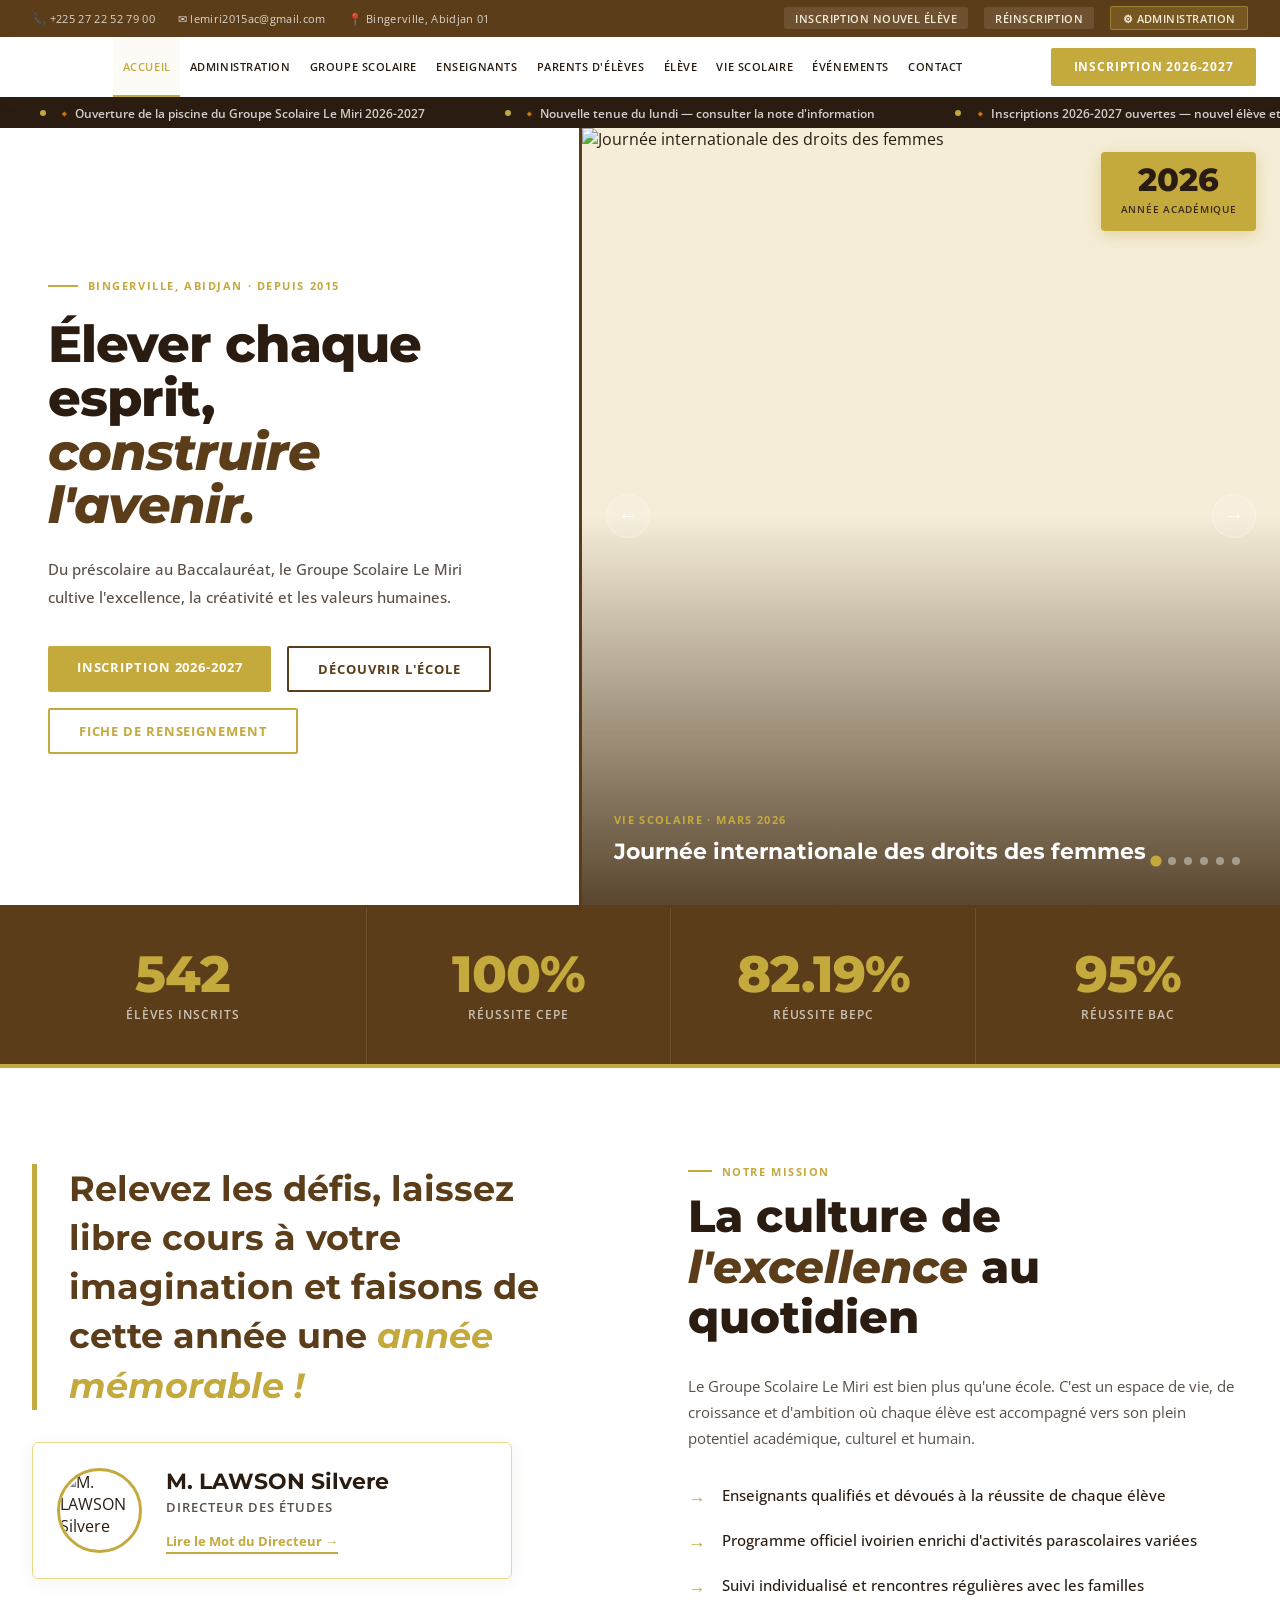
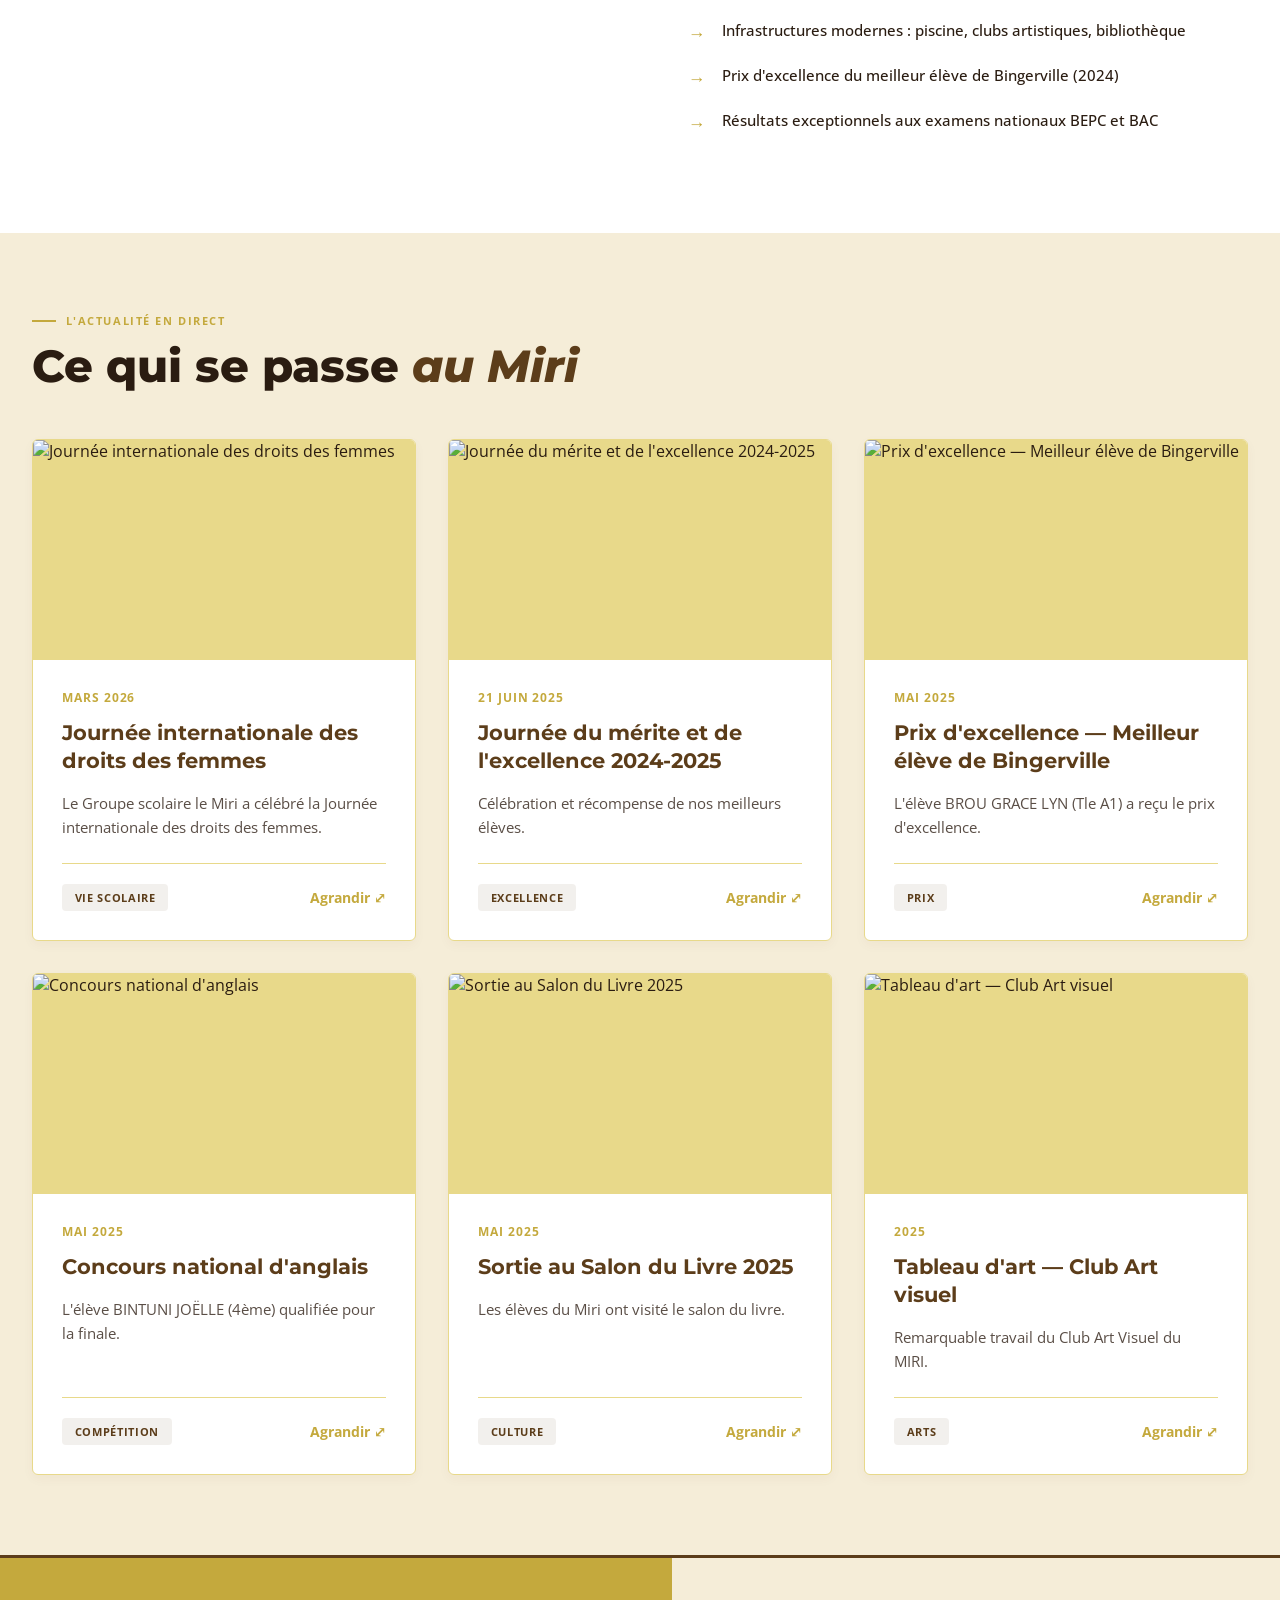
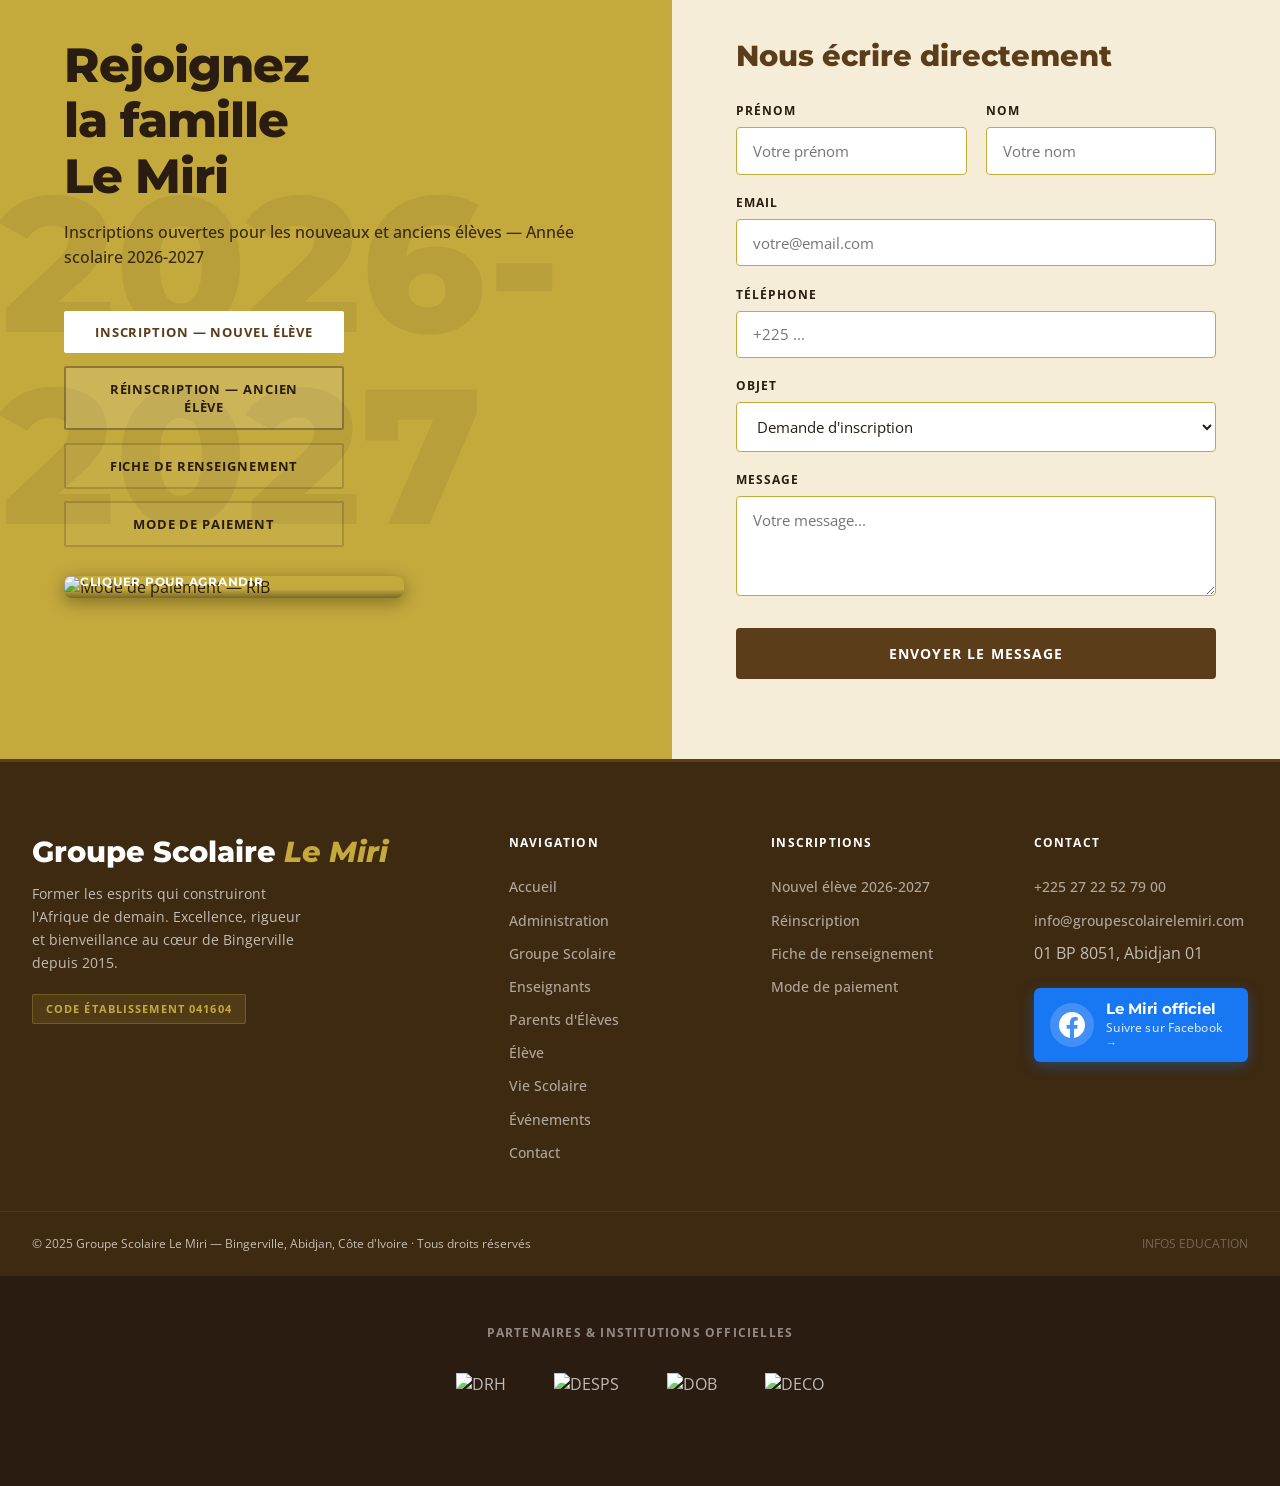
==== index.html @ eb374ecb "Give students their own "Informations" content, empty for now Previously the Élève section either ha" ====
<!DOCTYPE html>
<html lang="fr">
<head>
<script defer src="/analytics.js"></script>
<meta charset="UTF-8">
<meta name="viewport" content="width=device-width, initial-scale=1.0">
  <link rel="icon" sizes="192x192" href="https://static.wixstatic.com/media/568692_d208ed65917a482280a345ef2a14eba6%7Emv2.jpg/v1/fill/w_192%2Ch_192%2Clg_1%2Cusm_0.66_1.00_0.01/568692_d208ed65917a482280a345ef2a14eba6%7Emv2.jpg" type="image/jpeg"/>
<title>Groupe Scolaire Le Miri | Excellence à Bingerville, Abidjan</title>
<meta name="description" content="Le Groupe Scolaire Le Miri à Bingerville (Abidjan) offre un enseignement d'excellence du préscolaire au Baccalauréat. Inscriptions 2026-2027 ouvertes.">
<meta name="keywords" content="école Bingerville, groupe scolaire le miri, maternelle Abidjan, primaire Bingerville, collège lycée Côte d'Ivoire, inscription école 2026">
<meta name="author" content="Groupe Scolaire Le Miri">
<link rel="canonical" href="https://www.groupescolairelemiri.com/">

<meta property="og:type" content="website">
<meta property="og:url" content="https://www.groupescolairelemiri.com/">
<meta property="og:title" content="Groupe Scolaire Le Miri | Excellence à Bingerville">
<meta property="og:description" content="Du préscolaire au Baccalauréat, découvrez notre établissement axé sur la rigueur, la créativité et les valeurs humaines. Inscriptions ouvertes.">
<meta property="og:image" content="https://static.wixstatic.com/media/568692_d2a38e66fee443b68e92efd88dfbc76b~mv2.jpg"> <meta property="og:locale" content="fr_FR">

<meta name="twitter:card" content="summary_large_image">
<meta name="twitter:url" content="https://www.groupescolairelemiri.com/">
<meta name="twitter:title" content="Groupe Scolaire Le Miri | Bingerville">
<meta name="twitter:description" content="Découvrez le Groupe Scolaire Le Miri à Bingerville. Excellence académique de la maternelle au Baccalauréat.">
<meta name="twitter:image" content="https://static.wixstatic.com/media/568692_d2a38e66fee443b68e92efd88dfbc76b~mv2.jpg">
<link rel="preconnect" href="https://fonts.googleapis.com">
<link rel="preconnect" href="https://fonts.gstatic.com" crossorigin>
<link rel="dns-prefetch" href="//static.wixstatic.com">
<link href="https://fonts.googleapis.com/css2?family=Montserrat:ital,wght@0,400;0,500;0,600;0,700;0,800;1,400;1,500;1,600;1,700&family=Open+Sans:ital,wght@0,400;0,500;0,600;0,700;1,400&display=swap" rel="stylesheet">
<style>
/* ══ TOKENS (COULEURS DE LA NOUVELLE CHARTE GRAPHIQUE) ══ */
:root{
  /* Fonds académiques (Crème et Or Pâle) */
  --li: #FFFFFF; /* Fond global épuré */
  --cr: #F5EDD8; /* Crème (Fond secondaire, cartes, inputs) */
  --cr2: #E8D98A; /* Or Pâle (Bordures subtiles ou fonds alternatifs) */
  --cr3: #C4A93D; /* Or Lumineux (Séparateurs) */
  
  /* Textes modernes et lisibles (Bruns foncés au lieu de noir/gris) */
  --dk: #2A1C11; /* Brun très foncé, plus doux pour les yeux que le noir */
  --md: #5A4E46; /* Gris-brun ardoise pour les paragraphes */
  
  /* Bruns (Institutionnel) */
  --fo: #5C3D1A; /* Brun Institutionnel profond et élégant (Remplace le vert) */
  --fo2: #3E2911; /* Brun très sombre pour les dégradés */
  
  /* Ors (Actions et engagements) */
  --tr: #C4A93D; /* Or Lumineux vif et engageant (Remplace l'orange) */
  --tr2: #9B8322; /* Or Académique assombri pour les survols */
  
  /* Ors (Excellence, Succès, Récompenses) */
  --go: #E8D98A; /* Or Pâle doux */
  --go2: #C4A93D; /* Or Lumineux éclatant */
  
  --wh: #FFFFFF;
  --rad: 6px; /* Bords très légèrement plus arrondis pour la modernité */
}
*,*::before,*::after{margin:0;padding:0;box-sizing:border-box;}
html{scroll-behavior:smooth;overflow-x:hidden;max-width:100%;}
body{background:var(--li);color:var(--dk);font-family:'Open Sans', sans-serif;overflow-x:hidden;max-width:100%;position:relative;}


/* ══ TOPBAR ══ */
.topbar{
  background:var(--fo);color:rgba(253,252,248,.8);
  font-size:.71rem;letter-spacing:.03em;
  padding:.4rem 2rem;
  display:flex;justify-content:space-between;align-items:center;
  gap:1rem;
}
.topbar-left{display:flex;align-items:center;gap:1.4rem;flex-shrink:0;}
.topbar-left span{display:flex;align-items:center;gap:.35rem;}
.topbar-right{display:flex;gap:1rem;flex-wrap:wrap;align-items:center;}
.topbar a{
  color:var(--cr);text-decoration:none;font-weight:600;
  background:rgba(255,255,255,.1);padding:.22rem .7rem;
  border-radius:2px;transition:background .2s, color .2s;
  white-space:nowrap;font-size:.7rem;letter-spacing:.04em;text-transform:uppercase;
}
.topbar a:hover{background:rgba(255,255,255,.2); color:#fff;}

/* ══ NAV ══ */
nav{
  background:var(--wh);
  border-bottom:2px solid var(--dk);
  position:sticky;top:0;z-index:500;
  box-shadow:0 4px 12px rgba(92,61,26,.06);
}
.nav-inner{
  max-width:1340px;margin:0 auto;
  padding:0 1.5rem;
  display:flex;align-items:center;
  justify-content: space-between;
  height:60px;
  gap:0;
}

.nav-logo{
  display:flex;align-items:center;
  cursor:pointer;flex-shrink:0;
  padding-right:1.4rem;
  height:100%;
}
.nav-logo-img{
  height:46px;width:auto;
  max-width:160px;
  object-fit:contain;
  flex-shrink:0;
  display:block;
}
.nav-logo-txt,.nav-logo-name,.nav-logo-sub{display:none !important;}

/* Menu Desktop */
.nav-menu{
  display:flex;align-items:stretch;
  list-style:none;
  height:60px;
  flex:1;
  justify-content:center;
  gap:0;
  padding:0 .5rem;
  overflow:visible;
}
.nav-item{position:relative;display:flex;align-items:stretch;}
.nav-link{
  display:flex;align-items:center;gap:.22rem;
  padding:0 .7rem;
  font-size:.72rem;font-weight:600;
  letter-spacing:.05em;text-transform:uppercase;
  color:var(--dk);cursor:pointer;white-space:nowrap;
  border:none;background:none;
  font-family:'Open Sans', sans-serif;
  border-bottom:2.5px solid transparent;
  transition:color .18s,border-color .18s,background .18s;
  border-top:2.5px solid transparent;
}
.nav-link:hover,.nav-link.active{
  color:var(--tr);
  border-bottom-color:var(--tr);
  background:rgba(196,169,61,.05);
}
.nav-link svg{
  width:10px;height:10px;
  flex-shrink:0;
  transition:transform .2s;
  opacity:.5;
}
.nav-item:hover .nav-link svg{transform:rotate(180deg);}

/* Dropdown Desktop */
.dropdown{
  position:absolute;top:calc(100% + 2px);left:0;
  min-width:210px;
  background:var(--wh);
  border:1.5px solid var(--dk);
  border-top:3px solid var(--tr);
  box-shadow:0 8px 24px rgba(92,61,26,.08);
  opacity:0;pointer-events:none;
  transform:translateY(-4px);
  transition:opacity .18s,transform .18s;
  z-index:700;
}
.nav-item:hover .dropdown{opacity:1;pointer-events:all;transform:translateY(0);}
.dropdown a,.dropdown button{
  display:block;width:100%;text-align:left;
  padding:.6rem 1rem;
  font-size:.78rem;font-weight:400;
  color:var(--dk);text-decoration:none;cursor:pointer;
  border:none;background:none;font-family:'Open Sans', sans-serif;
  border-bottom:1px solid rgba(42,28,17,.06);
  transition:background .12s,color .12s,padding-left .12s;
}
.dropdown a:hover,.dropdown button:hover{
  background:var(--cr);color:var(--tr);
  padding-left:1.4rem;
}

/* CTA bouton Desktop */
.nav-cta{
  flex-shrink:0;
  background:var(--tr);color:#fff;
  padding:0 1.4rem;
  height:38px;
  font-size:.72rem;font-weight:700;
  letter-spacing:.07em;text-transform:uppercase;
  border:none;cursor:pointer;font-family:'Open Sans', sans-serif;
  white-space:nowrap;
  transition:background .18s,transform .1s;
  display:flex;align-items:center;
  margin-left:.75rem;
  border-radius:2px;
}
.nav-cta:hover{background:var(--tr2);transform:translateY(-1px);}

/* Hamburger Button */
.hamburger{
  display:none;background:none;border:none;cursor:pointer;
  padding:.4rem;flex-direction:column;gap:5px;
  margin-left:auto; 
  flex-shrink:0;
}
.hamburger span{display:block;width:24px;height:2px;background:var(--dk);transition:.3s;}

/* ══ MENU MOBILE INFAILLIBLE ══ */
.mob-overlay {
  position: fixed; inset: 0; z-index: 10000;
  background: var(--wh);
  transform: translateX(100%);
  transition: transform 0.35s cubic-bezier(0.4, 0, 0.2, 1);
  overflow-y: auto;
  overflow-x: hidden;
  width: 100%;
  max-width: 100%;
  display: block;
}
.mob-overlay.open {
  transform: translateX(0);
}
/* La croix bien visible et fonctionnelle */
.mob-close {
  position: absolute; top: 1.5rem; right: 1.5rem;
  background: var(--fo); border: none; color: var(--wh);
  cursor: pointer; display: flex; align-items: center; justify-content: center;
  width: 48px; height: 48px; border-radius: 50%; transition: transform 0.2s, background 0.2s;
  z-index: 10005; box-shadow: 0 4px 12px rgba(92,61,26,.2);
}
.mob-close:hover { background: var(--tr); transform: rotate(90deg); }

.mob-nav {
  padding: 5rem 2rem 2rem; display: flex; flex-direction: column;
}
.mob-nav-link {
  display: block; width: 100%; text-align: left;
  font-family: 'Montserrat', sans-serif; font-size: 1.8rem; font-weight: 700;
  color: var(--dk); text-decoration: none; cursor: pointer;
  background: none; border: none; padding: 1.2rem 0;
  border-bottom: 1px solid rgba(42,28,17,.08); transition: color 0.2s;
}
.mob-nav-link:hover { color: var(--tr); }

/* Accordéon natif pour les sous-menus */
.mob-details { border-bottom: 1px solid rgba(42,28,17,.08); }
.mob-details summary {
  display: flex; justify-content: space-between; align-items: center;
  width: 100%; text-align: left; padding: 1.2rem 0;
  font-family: 'Montserrat', sans-serif; font-size: 1.8rem; font-weight: 700;
  color: var(--dk); cursor: pointer; list-style: none; outline: none;
}
.mob-details summary::-webkit-details-marker { display: none; }
.mob-details[open] summary { color: var(--tr); }
.mob-details summary .arr { font-size: 1rem; transition: transform 0.3s; color: var(--md); }
.mob-details[open] summary .arr { transform: rotate(180deg); color: var(--tr); }

.mob-sub {
  padding-left: 1.5rem; border-left: 2px solid var(--cr3);
  margin: 0.5rem 0 1.5rem 1rem;
}
.mob-sub a {
  display: block; font-family: 'Open Sans', sans-serif; font-size: 1.1rem;
  font-weight: 500; color: var(--md); padding: 0.8rem 0;
  text-decoration: none; cursor: pointer; transition: color 0.2s;
}
.mob-sub a:hover { color: var(--tr); }

/* ══ PAGE LAYOUT ══ */
.page{max-width:1280px;margin:0 auto;padding:0 2rem;}
.page-full{width:100%;max-width:100%;overflow-x:hidden;}

/* Breadcrumb */
.breadcrumb{background:var(--cr);border-bottom:1px solid var(--cr2);padding:.6rem 2rem;font-size:.75rem;color:var(--md);display:flex;gap:.5rem;align-items:center;}
.breadcrumb a{color:var(--fo);text-decoration:none;cursor:pointer; font-weight:600;}
.breadcrumb a:hover{color:var(--tr);}
.breadcrumb span{color:var(--md);}

/* Page hero banner */
.page-banner{
  background:var(--fo);color:var(--cr);
  padding:3.5rem 2rem;
  background-image:linear-gradient(135deg,var(--fo2) 0%,var(--fo) 60%,#4A3114 100%);
  position:relative;overflow:hidden;width:100%;max-width:100%;
}
.page-banner::before{
  content:'';position:absolute;inset:0;
  background-image:radial-gradient(circle at 80% 50%,rgba(196,169,61,.15) 0%,transparent 60%);
}
.page-banner .inner{position:relative;z-index:1;max-width:1280px;margin:0 auto;padding:0 2rem;}
.page-banner h1{font-family:'Montserrat', sans-serif;font-size:2.8rem;font-weight:700;line-height:1.15; color:#fff;}
.page-banner h1 em{color:var(--go2);font-style:italic;}
.page-banner p{margin-top:.6rem;color:rgba(253,252,248,.8);font-size:.92rem;}

/* Section titles */
.s-tag{font-size:.7rem;font-weight:700;letter-spacing:.14em;text-transform:uppercase;color:var(--tr);display:flex;align-items:center;gap:.6rem;margin-bottom:.8rem;}
.s-tag::before{content:'';width:24px;height:2px;background:var(--tr);flex-shrink:0;}
.s-h2{font-family:'Montserrat', sans-serif;font-size:clamp(2rem,3.5vw,3rem);font-weight:800;line-height:1.12;color:var(--dk);}
.s-h2 em{color:var(--fo);font-style:italic;}
.s-h3{font-family:'Montserrat', sans-serif;font-size:1.5rem;font-weight:700;color:var(--dk);}

/* Cards */
.card{background:var(--wh);border:1px solid var(--cr2);border-radius:var(--rad); box-shadow:0 2px 12px rgba(42,28,17,.03);}
.card-body{padding:1.4rem;}

/* Carte du Directeur (Design personnalisé) */
.director-card {
  display: flex;
  align-items: center;
  gap: 1.5rem;
  background: var(--wh);
  border: 1px solid var(--cr2);
  padding: 1.5rem;
  border-radius: var(--rad);
  margin-top: 2rem;
  box-shadow: 0 4px 20px rgba(92,61,26,.06);
  max-width: 480px;
}
.director-card .imgBx {
  width: 85px;
  height: 85px;
  flex-shrink: 0;
  border-radius: 50%;
  overflow: hidden;
  border: 3px solid var(--go2); /* Bordure Or pour marquer l'importance */
}
.director-card .imgBx img {
  width: 100%;
  height: 100%;
  object-fit: cover;
  display: block;
}
.director-card .content h4 {
  font-family: 'Montserrat', sans-serif;
  font-size: 1.4rem;
  font-weight: 700;
  color: var(--dk);
  margin-bottom: 0.2rem;
}
.director-card .content h6 {
  font-size: 0.8rem;
  color: var(--md);
  text-transform: uppercase;
  letter-spacing: 0.08em;
  margin-bottom: 0.8rem;
  font-weight: 600;
}
.director-card .content a {
  display: inline-block;
  font-size: 0.82rem;
  font-weight: 700;
  color: var(--tr);
  text-decoration: none;
  border-bottom: 2px solid var(--tr);
  transition: color 0.2s, border-color 0.2s;
  padding-bottom: 2px;
}
.director-card .content a:hover {
  color: var(--fo);
  border-color: var(--fo);
}

/* ══ BUTTONS ══ */
.btn{display:inline-block;padding:.75rem 1.8rem;font-family:'Open Sans', sans-serif;font-size:.8rem;font-weight:700;letter-spacing:.07em;text-transform:uppercase;text-decoration:none;cursor:pointer;border:none;transition:all .2s; border-radius:2px;}
.btn-fo{background:var(--fo);color:var(--wh);}
.btn-fo:hover{background:var(--fo2); box-shadow:0 4px 12px rgba(92,61,26,.3);}
.btn-tr{background:var(--tr);color:#fff;}
.btn-tr:hover{background:var(--tr2); box-shadow:0 4px 12px rgba(196,169,61,.3);}
.btn-outline{background:transparent;border:2px solid var(--fo);color:var(--fo);}
.btn-outline:hover{background:var(--fo);color:var(--wh);}

/* ══ TICKER ══ */
.ticker{background:var(--dk);color:rgba(253,252,248,.8);padding:.4rem 0;overflow:hidden;}
.ticker-track{display:flex;white-space:nowrap;animation:tick 20s linear infinite;}
.ticker-track:hover{animation-play-state:paused;}
.t-item{display:inline-flex;align-items:center;gap:.7rem;padding:0 2.5rem;font-size:.74rem; font-weight:600;}
.t-dot{width:6px;height:6px;border-radius:50%;background:var(--go2);flex-shrink:0;}
@keyframes tick{0%{transform:translateX(0)}100%{transform:translateX(-50%)}}

/* ══ FOOTER ══ */
footer{background:var(--fo2);color:rgba(253,252,248,.7);}
.foot-top{max-width:1280px;margin:0 auto;padding:4.5rem 2rem 3rem;display:grid;grid-template-columns:2fr 1fr 1fr 1fr;gap:3rem;border-bottom:1px solid rgba(255,255,255,.05);}
.foot-brand-name{font-family:'Montserrat', sans-serif;font-size:1.8rem;font-weight:800;color:var(--wh);margin-bottom:.6rem;}
.foot-brand-name em{color:var(--go2);font-style:italic;}
.foot-brand p{font-size:.85rem;line-height:1.7;max-width:280px;margin-top:.8rem;}
.foot-badge{display:inline-block;margin-top:1.2rem;background:rgba(196,169,61,.15);color:var(--go2);font-size:.7rem;font-weight:700;letter-spacing:.1em;text-transform:uppercase;padding:.4rem .8rem;border:1px solid rgba(196,169,61,.3); border-radius:2px;}
.foot-col h4{font-size:.75rem;font-weight:700;letter-spacing:.1em;text-transform:uppercase;color:var(--wh);margin-bottom:1.5rem;}
.foot-links{list-style:none;display:flex;flex-direction:column;gap:.7rem;}
.foot-links a,.foot-links button{font-size:.85rem;color:rgba(253,252,248,.6);text-decoration:none;cursor:pointer;background:none;border:none;font-family:'Open Sans', sans-serif;text-align:left;transition:color .2s; font-weight:500;}
.foot-links a:hover,.foot-links button:hover{color:var(--go2);}
.foot-bottom{max-width:1280px;margin:0 auto;padding:1.5rem 2rem;display:flex;justify-content:space-between;align-items:center;flex-wrap:wrap;gap:.8rem;font-size:.72rem;}

/* Footer FB Widget — refait */
.fb-widget-link {
  display: flex;
  align-items: center;
  gap: 12px;
  background: #1877F2;
  padding: 12px 16px;
  border-radius: var(--rad);
  text-decoration: none;
  box-shadow: 0 4px 14px rgba(24,119,242,.35);
  max-width: 240px;
  margin-top: 1.5rem;
  transition: background .2s, transform .15s, box-shadow .2s;
}
.fb-widget-link:hover {
  background: #1565D8;
  transform: translateY(-2px);
  box-shadow: 0 8px 20px rgba(24,119,242,.45);
}
.fb-widget-avatar {
  width: 44px;
  height: 44px;
  background: rgba(255,255,255,.18);
  border-radius: 50%;
  display: flex;
  align-items: center;
  justify-content: center;
  flex-shrink: 0;
}
.fb-widget-info {
  display: flex;
  flex-direction: column;
  gap: 2px;
}
.fb-widget-name {
  font-family: 'Montserrat', sans-serif;
  font-size: .95rem;
  font-weight: 700;
  color: #fff;
  line-height: 1.2;
}
.fb-widget-sub {
  font-size: .72rem;
  color: rgba(255,255,255,.8);
  font-weight: 500;
  letter-spacing: .01em;
}

/* Footer Logos Partenaires Officiels */
.footer-partners {
  background: var(--dk);
  padding: 3rem 2rem;
  text-align: center;
  border-top: 1px solid rgba(255,255,255,.05);
}
.footer-partners > span {
  display: block; font-size: 0.75rem; font-weight:700; text-transform: uppercase;
  letter-spacing: 0.1em; color: rgba(253,252,248,.5); margin-bottom: 2rem;
}
.fp-logos {
  display: flex; justify-content: center; align-items: center;
  gap: 3rem; flex-wrap: wrap; max-width: 1000px; margin: 0 auto;
}
.fp-logos img {
  height: 65px; width: auto; object-fit: contain;
  transition: transform 0.3s ease, filter 0.3s ease;
  filter: grayscale(20%) brightness(1.2);
}
.fp-logos img:hover { transform: scale(1.08); filter: grayscale(0%) brightness(1.1); }

/* ══ GRID UTILS ══ */
.g2{display:grid;grid-template-columns:1fr 1fr;gap:2rem;}
.g3{display:grid;grid-template-columns:repeat(3,1fr);gap:1.5rem;}
.g4{display:grid;grid-template-columns:repeat(4,1fr);gap:1.5rem;}
.flex-between{display:flex;justify-content:space-between;align-items:flex-end;flex-wrap:wrap;gap:1rem;}
.mt1{margin-top:1rem;}.mt2{margin-top:2rem;}.mt3{margin-top:3rem;}.mt4{margin-top:4rem;}
.mb1{margin-bottom:1rem;}.mb2{margin-bottom:2rem;}.mb3{margin-bottom:3rem;}
.py5{padding:5rem 0;}.py4{padding:4rem 0;}.py3{padding:3rem 0;}
.text-md{color:var(--md);font-size:.95rem;line-height:1.7;}
.divider{height:1px;background:var(--cr2);margin:2.5rem 0;}

/* ══ HERO CAROUSEL ══ */
.hero{
  display:grid;
  grid-template-columns:1fr 1.2fr; 
  height:calc(100vh - 120px); 
  min-height:500px;
  border-bottom:3px solid var(--fo);
}
@supports (height: 100svh) {
  .hero{ height:calc(100svh - 120px); }
}
.hero-left{
  background:var(--li);
  padding:2rem 3rem;
  display:flex;
  flex-direction:column;
  justify-content:center; 
  position:relative;
  overflow:hidden;
  border-right:3px solid var(--fo);
}
.hero-left>*{position:relative;z-index:1;}
.hero-tag{
  font-size:.7rem;font-weight:700;letter-spacing:.14em;
  text-transform:uppercase;color:var(--tr);
  display:flex;align-items:center;gap:.6rem;margin-bottom:1.5rem;
}
.hero-tag::before{content:'';width:30px;height:2px;background:var(--tr);}
.hero-title{
  font-family:'Montserrat', sans-serif;
  font-size:clamp(2.6rem,4vw,5rem);
  font-weight:800;line-height:1.05;color:var(--dk);margin-bottom:1.5rem;
  letter-spacing: -0.02em;
}
.hero-title em{font-style:italic;color:var(--fo);display:block;}
.hero-desc{font-size:.95rem;line-height:1.8;color:var(--md);max-width:440px;margin-bottom:2.2rem; font-weight:500;}
.hero-actions{display:flex;gap:1rem;flex-wrap:wrap;}

/* ── Carrousel droit ── */
.hero-right{
  position:relative;
  overflow:hidden;
  background:var(--cr);
  height:100%;
}
.carousel-track{
  display:flex;
  width:100%;
  height:100%;
  transition:transform .8s cubic-bezier(.77,0,.175,1);
  will-change:transform;
}
.carousel-slide{
  flex:0 0 100%;
  width:100%;
  height:100%;
  position:relative;
  overflow:hidden;
}
.carousel-slide img{
  position:absolute;inset:0;
  width:100%;height:100%;
  object-fit:contain; /* AUCUN ROGNAGE */
  object-position:center;
  display:block;
}
.carousel-slide::after{
  content:'';
  position:absolute;inset:0;
  background:linear-gradient(
    to bottom,
    transparent 50%,
    rgba(62,41,17,.85) 100% /* Dégradé brun profond sur les images */
  );
  z-index:1;
}
/* Caption */
.slide-caption{
  position:absolute;bottom:0;left:0;right:0;
  padding:3rem 2rem 2.5rem;
  color:var(--wh);z-index:2;
}
.slide-caption-tag{
  font-size:.7rem;font-weight:700;letter-spacing:.12em;
  text-transform:uppercase;color:var(--go2);
  margin-bottom:.6rem;display:block;
}
.slide-caption-title{
  font-family:'Montserrat', sans-serif;
  font-size:1.35rem;font-weight:700;line-height:1.3;
}
/* Badge */
.hero-year-badge{
  position:absolute;top:1.5rem;right:1.5rem;z-index:3;
  background:var(--tr);color:var(--dk); /* Dark text on gold */
  padding:.8rem 1.2rem;text-align:center;
  border-radius: 4px;
  box-shadow: 0 4px 15px rgba(196,169,61,.4);
}
.hero-year-badge strong{
  display:block;font-family:'Montserrat', sans-serif;
  font-size:2rem;font-weight:800;line-height:1;
}
.hero-year-badge span{font-size:.6rem;text-transform:uppercase;letter-spacing:.08em;opacity:.9; font-weight:600;}
/* Dots */
.carousel-dots{
  position:absolute;bottom:2.5rem;right:2.5rem;
  z-index:3;display:flex;gap:.5rem;align-items:center;
}
.carousel-dot{
  width:8px;height:8px;border-radius:50%;
  background:rgba(255,255,255,.4);
  cursor:pointer;transition:background .3s,transform .3s;
  border:none;padding:0;
}
.carousel-dot.active{background:var(--go2);transform:scale(1.4);}
/* Flèches */
.carousel-btn{
  position:absolute;top:50%;transform:translateY(-50%);
  z-index:3;background:rgba(255,255,255,.15);
  border:1px solid rgba(255,255,255,.3);
  color:var(--wh);width:44px;height:44px; border-radius:50%;
  display:flex;align-items:center;justify-content:center;
  cursor:pointer;font-size:1.2rem;
  transition:background .2s, transform .2s;backdrop-filter:blur(4px);
}
.carousel-btn:hover{background:var(--go2); border-color:var(--go2); color:var(--fo2); transform:translateY(-50%) scale(1.05);}
.carousel-btn.prev{left:1.5rem;}
.carousel-btn.next{right:1.5rem;}

/* Stats strip */
.stats-strip{
  background:var(--fo);
  display:grid;grid-template-columns:1.2fr repeat(3,1fr);
  border-bottom: 4px solid var(--tr);
}
.stat-txt{font-size:3.2rem;}
.stat-cell--wide{border-left:none;}
.stat-cell{
  padding:2.5rem 1.5rem;
  border-left:1px solid rgba(255,255,255,.1);
  text-align:center;
}
.stat-cell:first-child{border-left:none;}
.stat-n{
  font-family:'Montserrat', sans-serif;
  font-size:3.2rem;font-weight:800;color:var(--go2);
  line-height:1;margin-bottom:.5rem; letter-spacing:-0.02em;
}
.stat-l{font-size:.75rem; font-weight:600; text-transform:uppercase;letter-spacing:.08em;color:rgba(253,252,248,.7);line-height:1.4;}

/* Intro section */
.intro{padding:6rem 0;}
.intro-grid{display:grid;grid-template-columns:1fr 1fr;gap:6rem;align-items:start;}
.intro-quote{font-family:'Montserrat', sans-serif;font-size:2.2rem;font-weight:700;line-height:1.4;color:var(--fo);position:relative;padding-left:2rem;border-left:5px solid var(--tr);}
.intro-quote em{color:var(--go2);font-style:italic;}
.intro-quote-author{margin-top:1.5rem;font-size:.85rem;font-weight:700;text-transform:uppercase;letter-spacing:.1em;color:var(--md);}
.feature-list{list-style:none;display:flex;flex-direction:column;gap:1rem;margin-top:1.8rem;}
.feature-list li{display:flex;gap:1rem;align-items:flex-start;font-size:.95rem;color:var(--dk);line-height:1.6; font-weight:500;}
.feature-list li::before{content:'→';color:var(--tr);font-weight:800;flex-shrink:0;margin-top:.05rem; font-size:1.1rem;}

/* ══ ACTUALITÉS (CARTES MODERNES ET SIMPLES) ══ */
.news-section{padding:5rem 0;background:var(--cr);}
.social-feed { display: grid; grid-template-columns: repeat(auto-fit, minmax(300px, 1fr)); gap: 2rem; margin-top: 3rem; }
.simple-news-card {
  background: var(--wh); border: 1px solid var(--cr2); border-radius: var(--rad);
  overflow: hidden; cursor: pointer; transition: transform 0.3s ease, box-shadow 0.3s ease, border-color 0.3s ease;
  display: flex; flex-direction: column;
  box-shadow: 0 4px 12px rgba(92,61,26,.04);
}
.simple-news-card:hover { transform: translateY(-8px); box-shadow: 0 16px 32px rgba(92,61,26,.1); border-color: var(--fo); }
.sn-img-wrap { width: 100%; height: 220px; overflow: hidden; background: var(--cr2); }
.sn-img-wrap img { width: 100%; height: 100%; object-fit: cover; display: block; transition: transform 0.6s ease; }
.simple-news-card:hover .sn-img-wrap img { transform: scale(1.08); }
.sn-content { padding: 1.8rem; display: flex; flex-direction: column; flex: 1; }
.sn-date { font-family: 'Open Sans', sans-serif; font-size: 0.75rem; font-weight: 700; color: var(--tr); letter-spacing: 0.08em; text-transform: uppercase; margin-bottom: 0.8rem; }
.sn-title { font-family: 'Montserrat', sans-serif; font-size: 1.3rem; font-weight: 700; color: var(--fo); line-height: 1.35; margin-bottom: 1rem; }
.sn-text { font-family: 'Open Sans', sans-serif; font-size: 0.95rem; color: var(--md); line-height: 1.6; display: -webkit-box; -webkit-line-clamp: 3; -webkit-box-orient: vertical; overflow: hidden; margin-bottom: 1.5rem; }
.sn-footer { margin-top: auto; display: flex; justify-content: space-between; align-items: center; border-top: 1px solid var(--cr2); padding-top: 1.2rem; }
.sn-tag { font-family: 'Open Sans', sans-serif; font-size: 0.7rem; font-weight: 700; color: var(--fo); background: rgba(92,61,26,.08); padding: 0.4rem 0.8rem; border-radius: 4px; text-transform: uppercase; letter-spacing: 0.06em; }
.sn-readmore { font-family: 'Open Sans', sans-serif; font-size: 0.85rem; font-weight: 700; color: var(--tr); transition: color 0.2s; }
.simple-news-card:hover .sn-readmore { color: var(--fo); }

/* ══ MODAL D'ACTUALITÉ / GALERIE (AGRANDISSEMENT IMAGE & TEXTE) ══ */
.modal-overlay {
  position: fixed; inset: 0; z-index: 100000; background: rgba(26,17,11,.9);
  display: flex; align-items: center; justify-content: center;
  opacity: 0; visibility: hidden; transition: opacity 0.3s, visibility 0.3s;
  padding: 2rem; backdrop-filter: blur(5px);
}
.modal-overlay.open { opacity: 1; visibility: visible; }
.modal-box {
  background: var(--wh); border-radius: var(--rad); max-width: 800px; width: 100%;
  max-height: 90vh; overflow-y: auto; position: relative;
  transform: translateY(20px); transition: transform 0.3s, opacity 0.3s ease;
  display: flex; flex-direction: column; box-shadow: 0 20px 40px rgba(0,0,0,.4);
}
.modal-overlay.open .modal-box { transform: translateY(0); }
.modal-close-btn {
  position: absolute; top: 1rem; right: 1rem; background: var(--fo); color: var(--wh);
  border: none; width: 36px; height: 36px; border-radius: 50%; font-size: 1.2rem;
  cursor: pointer; display: flex; align-items: center; justify-content: center;
  z-index: 10; box-shadow: 0 2px 8px rgba(0,0,0,.2); transition: background .2s, transform .2s;
}
.modal-close-btn:hover { background: var(--tr); transform: rotate(90deg); }
.modal-box img { width: 100%; height: auto; max-height: 50vh; object-fit: contain; background: var(--dk); }
.modal-info { padding: 2rem; }
.modal-date { font-family: 'Open Sans', sans-serif; font-size: 0.85rem; font-weight: 700; color: var(--tr); text-transform: uppercase; margin-bottom: 0.8rem; }
.modal-title { font-family: 'Montserrat', sans-serif; font-size: 1.8rem; font-weight: 800; color: var(--fo); line-height: 1.3; margin-bottom: 1rem; }
.modal-text { font-family: 'Open Sans', sans-serif; font-size: 1rem; color: var(--dk); line-height: 1.7; }

/* ══ GALERIE MASONRY ══ */
.gallery-masonry {
  columns: 3;
  column-gap: 1rem;
  margin-top: 2rem;
}
.gallery-masonry > div {
  break-inside: avoid;
  margin-bottom: 1rem;
  border-radius: var(--rad);
  overflow: hidden;
  position: relative;
  cursor: pointer;
  box-shadow: 0 4px 12px rgba(92,61,26,.08);
  transition: box-shadow 0.3s ease, transform 0.3s ease;
}
.gallery-masonry > div:hover {
  box-shadow: 0 12px 28px rgba(92,61,26,.18);
  transform: translateY(-3px);
}
.gallery-masonry > div img {
  width: 100%;
  height: auto !important;
  min-height: 140px;
  object-fit: cover;
  display: block;
  transition: transform 0.4s ease;
}
.gallery-masonry > div:hover img {
  transform: scale(1.05);
}
.gallery-masonry > div .gal-caption {
  position: absolute;
  bottom: 0; left: 0; right: 0;
  background: linear-gradient(transparent, rgba(62,41,17,.88));
  color: #fff;
  font-size: .75rem;
  font-weight: 600;
  padding: .6rem .8rem;
  line-height: 1.4;
  letter-spacing: .01em;
}
@media(max-width: 900px) {
  .gallery-masonry { columns: 2; }
}
@media(max-width: 560px) {
  .gallery-masonry { columns: 1; }
}

/* ══ PALMARÈS AMÉLIORÉ ══ */
.palmares-banner {
  background: linear-gradient(135deg, var(--fo2) 0%, var(--fo) 100%) !important;
  border: none !important;
  color: #fff;
  border-radius: var(--rad) !important;
  overflow: hidden;
  margin-top: 2rem;
  position: relative;
}
.palmares-banner::before {
  content: '★';
  position: absolute;
  right: -1rem;
  top: 50%;
  transform: translateY(-50%);
  font-size: 12rem;
  color: rgba(255,255,255,.04);
  line-height: 1;
  pointer-events: none;
}
.palmares-content {
  padding: 2.5rem !important;
  flex: 1.2;
  display: flex;
  flex-direction: column;
  justify-content: center;
  position: relative;
  z-index: 1;
}
.palmares-content .s-tag {
  color: var(--go2) !important;
}
.palmares-content .s-tag::before {
  background: var(--go2) !important;
}
.palmares-title {
  font-family: 'Montserrat', sans-serif;
  font-size: 1.6rem;
  color: #fff !important;
  margin-bottom: 0.8rem;
  font-weight: 800;
}
.palmares-score {
  font-family: 'Montserrat', sans-serif;
  font-size: 3.5rem !important;
  font-weight: 800;
  color: var(--go2) !important;
  line-height: 1;
  margin-bottom: 1.2rem;
  letter-spacing: -0.02em;
  text-shadow: 0 2px 12px rgba(0,0,0,.2);
}
.palmares-score small {
  font-size: 1rem !important;
  font-weight: 700;
  color: rgba(255,255,255,.8) !important;
  display: inline-block;
  margin-left: 0.5rem;
  font-family: 'Open Sans', sans-serif;
  letter-spacing: 0;
  text-transform: uppercase;
  text-shadow: none;
}
.palmares-content .text-md {
  color: rgba(255,255,255,.8);
  font-size: .9rem;
  line-height: 1.6;
}
.palmares-img-wrap {
  flex: 1;
  background: rgba(0,0,0,.15);
  position: relative;
  min-height: 260px;
  display: flex;
  align-items: center;
  justify-content: center;
  overflow: hidden;
}
.palmares-img-wrap img {
  position: absolute;
  inset: 0;
  width: 100%;
  height: 100%;
  object-fit: contain;
  object-position: center;
  opacity: .95;
  padding: 0.5rem;
  transition: opacity .3s;
}
.palmares-banner:hover .palmares-img-wrap img {
  opacity: 1;
}
/* Fallback quand pas d'image */
.palmares-no-img {
  display: flex;
  align-items: center;
  justify-content: center;
  flex: 0 0 200px;
  font-size: 6rem;
  opacity: .18;
  user-select: none;
  padding: 2rem;
}

/* Flèches de navigation Modal Galerie */
.gallery-nav-btn {
  position: absolute; top: 50%; transform: translateY(-50%);
  background: rgba(255,255,255,0.15); border: 1px solid rgba(255,255,255,0.3);
  color: var(--wh); width: 50px; height: 50px; border-radius: 50%;
  font-size: 1.5rem; cursor: pointer; z-index: 100001; display: flex;
  align-items: center; justify-content: center; backdrop-filter: blur(4px);
  transition: background 0.2s, transform 0.2s, border-color 0.2s;
}
.gallery-nav-btn:hover { background: var(--tr); border-color: var(--tr); transform: translateY(-50%) scale(1.1); }
.gallery-nav-btn.prev { left: 2rem; }
.gallery-nav-btn.next { right: 2rem; }

@media(max-width: 900px) {
  .modal-overlay { padding: 1rem; }
  .modal-title { font-size: 1.4rem; }
  .modal-info { padding: 1.5rem; }
  .gallery-nav-btn { width: 40px; height: 40px; font-size: 1.2rem; }
  .gallery-nav-btn.prev { left: 0.5rem; }
  .gallery-nav-btn.next { right: 0.5rem; }
}

/* Inscription CTA */
.cta-band{display:grid;grid-template-columns:1.1fr 1fr;border-top:3px solid var(--fo);border-bottom:3px solid var(--fo);}
.cta-left{background:var(--tr);padding:5rem 4rem;position:relative;overflow:hidden;}
.cta-left::after{content:'2026-2027';position:absolute;right:-2rem;top:50%;transform:translateY(-50%);font-family:'Montserrat', sans-serif;font-size:12rem;font-weight:800;color:rgba(0,0,0,.06);line-height:1;}
.cta-left h2{font-family:'Montserrat', sans-serif;font-size:3rem;font-weight:800;color:var(--dk);line-height:1.15;position:relative;z-index:1; letter-spacing:-0.02em;}
.cta-left p{color:rgba(42,28,17,.9);font-size:1rem;margin-top:1rem;position:relative;z-index:1; font-weight:500; line-height:1.6;}
.cta-btns{display:flex;flex-direction:column;gap:.8rem;max-width:280px;margin-top:2.5rem;position:relative;z-index:1;}
.cta-right{background:var(--cr);padding:5rem 4rem;border-left:2px solid var(--cr3);}
.cta-right h3{font-family:'Montserrat', sans-serif;font-size:1.8rem;font-weight:800;margin-bottom:1.8rem; color:var(--fo);}

/* Form */
.f-row{display:grid;grid-template-columns:1fr 1fr;gap:1.2rem;}
.f-group{margin-bottom:1.2rem;}
.f-group label{display:block;font-size:.75rem;font-weight:700;letter-spacing:.08em;text-transform:uppercase;color:var(--dk);margin-bottom:.5rem;}
.f-group input,.f-group select,.f-group textarea{
  width:100%;background:var(--wh);border:1px solid var(--cr3);
  padding:.8rem 1rem;font-family:'Open Sans', sans-serif;
  font-size:.95rem;color:var(--dk);outline:none;transition:border-color .2s, box-shadow .2s;border-radius:4px;
}
.f-group input:focus,.f-group select:focus,.f-group textarea:focus{border-color:var(--fo); box-shadow:0 0 0 3px rgba(92,61,26,.1);}
.f-group textarea{height:100px;resize:vertical;}
.btn-submit{width:100%;background:var(--fo);color:var(--wh);padding:1rem;font-family:'Open Sans', sans-serif;font-size:.9rem;font-weight:700;letter-spacing:.08em;text-transform:uppercase;border:none;cursor:pointer;transition:all .2s;margin-top:.5rem; border-radius:4px;}
.btn-submit:hover{background:var(--fo2); box-shadow:0 4px 12px rgba(92,61,26,.2);}

/* ══ EVENTS PAGE ══ */
.events-grid{display:grid;grid-template-columns:repeat(3,1fr);gap:2rem;margin-top:3rem;}
.ev-card{background:var(--wh);border:1px solid var(--cr2);overflow:hidden;cursor:pointer;transition:transform .3s ease,box-shadow .3s ease;border-radius:var(--rad); box-shadow:0 4px 12px rgba(42,28,17,.04);}
.ev-card:hover{transform:translateY(-6px);box-shadow:0 16px 32px rgba(92,61,26,.08); border-color:var(--fo);}
.ev-card img{width:100%;height:220px;object-fit:cover;display:block;}
.ev-card-body{padding:1.8rem;}
.ev-card-date{font-family:'Open Sans', sans-serif; font-size:.75rem;font-weight:700;color:var(--tr);letter-spacing:.08em;text-transform:uppercase;margin-bottom:.8rem;}
.ev-card-title{font-family:'Montserrat', sans-serif;font-size:1.3rem;font-weight:700;line-height:1.35;color:var(--fo);margin-bottom:.8rem;}
.ev-card-text{font-size:.95rem;color:var(--md);line-height:1.6;display:-webkit-box;-webkit-line-clamp:3;-webkit-box-orient:vertical;overflow:hidden;}
.ev-card-tag{display:inline-block;margin-top:1.2rem;font-size:.7rem;font-weight:700;letter-spacing:.06em;text-transform:uppercase;color:var(--fo); background:rgba(92,61,26,.08); padding:.4rem .8rem; border-radius:4px;}

/* ══ ADMIN PAGE ══ */
.admin-grid{display:grid;grid-template-columns:1fr 2.5fr;gap:4rem;padding:4rem 0;}
.sidebar{background:var(--wh);border:1px solid var(--cr2);padding:2rem;border-radius:var(--rad); box-shadow:0 4px 12px rgba(42,28,17,.03);}
.sidebar h3{font-family:'Montserrat', sans-serif;font-size:1.3rem;font-weight:800;margin-bottom:1.5rem;padding-bottom:1rem;border-bottom:2px solid var(--cr2); color:var(--fo);}
.sidebar-links{list-style:none;display:flex;flex-direction:column;gap:.4rem;}
.sidebar-links button{width:100%;text-align:left;background:none;border:none;padding:.8rem 1.2rem;font-size:.95rem;cursor:pointer;font-family:'Open Sans', sans-serif;font-weight:600; color:var(--dk);border-radius:4px;transition:all .2s;}
.sidebar-links button:hover{background:var(--cr);color:var(--tr);}
.sidebar-links button.active{background:var(--fo);color:var(--wh);}
.content-box{background:var(--wh);border:1px solid var(--cr2);padding:3rem;border-radius:var(--rad); box-shadow:0 4px 12px rgba(42,28,17,.03);}
.content-box h2{font-family:'Montserrat', sans-serif;font-size:2.2rem;font-weight:800;margin-bottom:1.5rem;padding-bottom:1.2rem;border-bottom:2px solid var(--cr2); color:var(--fo);}
.content-box p{font-size:1rem;color:var(--md);line-height:1.8;margin-bottom:1.2rem;}
.content-box ul{list-style:none;display:flex;flex-direction:column;gap:.8rem;margin:1.2rem 0;}
.content-box ul li{display:flex;gap:1rem;font-size:1rem;color:var(--dk);align-items:flex-start; font-weight:500;}
.content-box ul li::before{content:'■';color:var(--tr);font-size:.6rem;flex-shrink:0;margin-top:.4rem;}
.info-link-card{background:var(--cr);border:1px solid var(--cr3);padding:1.5rem 2rem;border-radius:var(--rad);margin:1rem 0;display:flex;align-items:center;justify-content:space-between;cursor:pointer;transition:all .2s;}
.info-link-card:hover{background:var(--wh); border-color:var(--fo); box-shadow:0 4px 12px rgba(92,61,26,.08);}
.info-link-card span{font-size:1rem;font-weight:700;color:var(--fo);}
.info-link-card .arrow{color:var(--tr);font-size:1.2rem;}

/* ══ GROUPE SCOLAIRE PAGE ══ */
.cycle-tabs{display:flex;gap:0;border-bottom:2px solid var(--cr3);margin-top:3rem;overflow-x:auto;-webkit-overflow-scrolling:touch;scrollbar-width:none;flex-wrap:nowrap;}
.cycle-tabs::-webkit-scrollbar{display:none;}
.cycle-tab{padding:1rem 2.5rem;font-size:.9rem;font-weight:700;letter-spacing:.08em;text-transform:uppercase;cursor:pointer;border:none;background:transparent;font-family:'Open Sans', sans-serif;border-bottom:3px solid transparent;transition:.2s;color:var(--md); margin-bottom:-2px;}
.cycle-tab.active{color:var(--fo);border-bottom-color:var(--fo);background:rgba(92,61,26,.05);}
.vis-hidden{display:none!important;}
.cycle-content{padding:4rem 0;}
.cycle-panel{display:none;}
.cycle-panel.active{display:block;}
.cycle-hero{display:grid;grid-template-columns:1.2fr 1fr;gap:4rem;align-items:center;margin-bottom:4rem;}
.cycle-hero img{width:100%;height:auto;max-height:450px;object-fit:contain;border-radius:var(--rad); box-shadow:0 8px 24px rgba(42,28,17,.08); background:var(--wh); padding: 12px; border: 1px solid var(--cr2);}
.levels-table-wrap{overflow-x:auto;-webkit-overflow-scrolling:touch;max-width:100%;border-radius:var(--rad);box-shadow:0 4px 12px rgba(42,28,17,.04);margin-top:2rem;}
.levels-table{width:100%;border-collapse:collapse; background:var(--wh);min-width:400px;}
.levels-table th{background:var(--fo);color:var(--wh);padding:1.2rem 1.5rem;text-align:left;font-size:.85rem;font-weight:700;letter-spacing:.08em;text-transform:uppercase;}
.levels-table td{padding:1.2rem 1.5rem;border-bottom:1px solid var(--cr2);font-size:1rem;color:var(--dk); font-weight:500;}
.levels-table tr:nth-child(even) td{background:var(--cr);}
.levels-table tr:hover td{background:var(--cr2);}

/* ══ ENSEIGNANTS PAGE ══ */
.info-cards{display:grid;grid-template-columns:repeat(3,1fr);gap:2rem;margin-top:2.5rem;}
.info-card{background:var(--wh);border:1px solid var(--cr2);padding:2rem;border-radius:var(--rad);cursor:pointer;transition:all .3s ease; box-shadow:0 4px 12px rgba(42,28,17,.03);}
.info-card:hover{border-color:var(--fo); transform:translateY(-5px); box-shadow:0 12px 24px rgba(92,61,26,.08);}
.info-card-icon{font-size:2.5rem;margin-bottom:1.2rem;}
.info-card-title{font-family:'Montserrat', sans-serif; font-weight:700;font-size:1.1rem;color:var(--fo);margin-bottom:.5rem;}
.info-card-desc{font-size:.95rem;color:var(--md);line-height:1.6;}

/* ══ PARENTS PAGE ══ */
.parents-grid{display:grid;grid-template-columns:1fr 2.5fr;gap:4rem;padding:4rem 0;}
.note-list{display:flex;flex-direction:column;gap:1rem;margin-top:2rem;}
.note-item{background:var(--wh);border:1px solid var(--cr2);padding:1.2rem 1.8rem;display:flex;align-items:center;justify-content:space-between;border-radius:var(--rad);cursor:pointer;transition:all .2s; box-shadow:0 2px 8px rgba(42,28,17,.02);}
.note-item:hover{border-color:var(--tr);background:var(--li); box-shadow:0 8px 16px rgba(196,169,61,.06); transform:translateX(5px);}
.note-item-left{display:flex;align-items:center;gap:1rem;}
.note-dot{width:10px;height:10px;border-radius:50%;background:var(--tr);flex-shrink:0;}
.note-title{font-size:1rem;font-weight:600;color:var(--dk);}
.note-arr{color:var(--tr);font-size:1.2rem; font-weight:700;}

/* ══ VIE SCOLAIRE ══ */
.clubs-grid{display:grid;grid-template-columns:repeat(3,1fr);gap:2rem;margin-top:3rem;}
.club-card{background:var(--wh);border:1px solid var(--cr2);padding:2.5rem 2rem;text-align:center;border-radius:var(--rad);transition:all .3s ease; box-shadow:0 4px 12px rgba(42,28,17,.03);}
.club-card:hover{transform:translateY(-8px);border-color:var(--fo); box-shadow:0 16px 32px rgba(92,61,26,.08);}
.club-icon{font-size:3rem;margin-bottom:1.5rem;}
.club-name{font-family:'Montserrat', sans-serif;font-size:1.3rem;font-weight:800;margin-bottom:.8rem; color:var(--fo);}
.club-desc{font-size:.95rem;color:var(--md);line-height:1.6;}

/* ══ CONTACTS PAGE ══ */
.contacts-layout{display:grid;grid-template-columns:1fr 1.4fr;gap:4rem;padding:5rem 0;}
.contact-info-grid{display:flex;flex-direction:column;gap:0;border:1px solid var(--cr2); background:var(--wh); border-radius:var(--rad); overflow:hidden; box-shadow:0 4px 12px rgba(42,28,17,.03);}
.ci-row{display:grid;grid-template-columns:120px 1fr;padding:1.5rem 2rem;border-bottom:1px solid var(--cr2);}
.ci-row:last-child{border-bottom:none;}
.ci-key{font-size:.8rem;font-weight:700;letter-spacing:.08em;text-transform:uppercase;color:var(--md);}
.ci-val{font-size:1rem;color:var(--dk);line-height:1.6; font-weight:600;}
.ci-val a{color:var(--fo);text-decoration:none; transition:color .2s;}
.ci-val a:hover{color:var(--tr);}

/* Conteneur Iframe Maps */
.map-iframe-container {
  border: 1px solid var(--cr2);
  border-radius: var(--rad);
  overflow: hidden;
  height: 350px;
  width: 100%;
  margin-top: 2rem;
  background: var(--cr);
  position: relative;
  box-shadow: 0 8px 24px rgba(42,28,17,.06);
}
.map-iframe-container iframe {
  width: 100%;
  height: 100%;
  border: 0;
  display: block;
}

/* ══ PALMARÈS (CEPE / BEPC) ══ */
.palmares-banner {
  display: flex;
  flex-direction: column;
  background: var(--wh);
  border: 1px solid var(--cr2);
  border-radius: var(--rad);
  box-shadow: 0 4px 12px rgba(42,28,17,.04);
  overflow: hidden;
  margin-top: 2rem;
  max-width: 100%;
  transition: box-shadow 0.3s ease, border-color 0.3s ease;
}
.palmares-banner:hover {
  box-shadow: 0 12px 24px rgba(92,61,26,.08);
  border-color: var(--fo);
}
.palmares-content {
  padding: 2.5rem;
  flex: 1.2;
  display: flex;
  flex-direction: column;
  justify-content: center;
}
.palmares-title {
  font-family: 'Montserrat', sans-serif;
  font-size: 1.6rem;
  color: var(--fo);
  margin-bottom: 0.8rem;
  font-weight: 800;
}
.palmares-score {
  font-family: 'Montserrat', sans-serif;
  font-size: 2.8rem;
  font-weight: 800;
  color: var(--tr); /* Orange de la charte pour marquer l'impact */
  line-height: 1;
  margin-bottom: 1.2rem;
  letter-spacing: -0.02em;
}
.palmares-score small {
  font-size: 1rem;
  font-weight: 700;
  color: var(--md);
  display: inline-block;
  margin-left: 0.5rem;
  font-family: 'Open Sans', sans-serif;
  letter-spacing: 0;
  text-transform: uppercase;
}
.palmares-img-wrap {
  flex: 1;
  background: var(--cr2);
  position: relative;
  min-height: 250px;
  display: flex;
  align-items: center;
  justify-content: center;
  overflow: hidden;
}
.palmares-img-wrap img {
  position: absolute;
  inset: 0;
  width: 100%;
  height: 100%;
  object-fit: contain;
  object-position: center;
  padding: 0.5rem;
}

/* Adaptation sur grands écrans */
@media (min-width: 768px) {
  .palmares-banner {
    flex-direction: row;
    align-items: stretch;
  }
}

/* Adaptation sur petits téléphones */
@media (max-width: 600px) {
  .palmares-content {
    padding: 1.8rem;
  }
  .palmares-score {
    font-size: 2.4rem;
  }
  .palmares-score small {
    display: block;
    margin-left: 0;
    margin-top: 0.3rem;
  }
  .palmares-img-wrap {
    min-height: 200px;
  }
}

/* ══ RESPONSIVE ══ */

/* ── Grands écrans ≤ 1280px ── */
@media(max-width:1280px){
  .nav-link{padding:0 .6rem;font-size:.69rem;}
}

/* ── Passage en menu Hamburger si l'écran réduit trop (≤ 1150px) ── */
@media(max-width:1150px){
  .nav-inner { justify-content: space-between; }
  .nav-menu{display:none;}
  .nav-cta{display:none;}
  .hamburger{display:flex;}
  .nav-logo-img{height:40px;}
}

/* ── Tablette large ≤ 1100px ── */
@media(max-width:1100px){
  .intro-grid{grid-template-columns:1fr;gap:3rem;}
  .cta-band{grid-template-columns:1fr;}
  .cta-right{border-left:none;border-top:2px solid var(--cr3);}
  .foot-top{grid-template-columns:1fr 1fr;gap:3rem;}
  .admin-grid{grid-template-columns:1fr; gap:2rem;}
  .cycle-hero{grid-template-columns:1fr; gap:2rem;}
  .info-cards{grid-template-columns:1fr 1fr;}
  .parents-grid{grid-template-columns:1fr; gap:2rem;}
  .clubs-grid{grid-template-columns:1fr 1fr;}
  .events-grid{grid-template-columns:1fr 1fr;}
  .contacts-layout{grid-template-columns:1fr;}
  .g2{grid-template-columns:1fr;}
  .g3{grid-template-columns:1fr 1fr;}
  .g4{grid-template-columns:1fr 1fr;}
}

/* ── Tablette ≤ 900px — hero colonne ── */
@media(max-width:900px){
  .nav-logo-img{height:38px;}

  .hero{
    display:flex;
    flex-direction:column;
    height:auto;
    min-height:0;
  }
  .hero-left{
    padding:3rem 2rem;
    flex: 0 0 auto;
    border-right:none;
    border-bottom:3px solid var(--fo);
  }
  .hero-right{
    flex: 0 0 340px;
    height:340px;
    min-height:0;
    max-height:none;
  }
  .stats-strip{grid-template-columns:repeat(2,1fr);}
  .stat-cell:nth-child(3){border-left:none;}
}

/* ── Mobile ≤ 600px ── */
@media(max-width:600px){
  .topbar{display:none;}
  .nav-inner{height:60px;padding:0 1rem;}
  .nav-logo-img{height:36px;}

  /* Hero : hauteur libre, plus de contrainte 100vh sur mobile */
  .hero{
    display:flex;
    flex-direction:column;
    height:auto;
    min-height:0;
    overflow:visible;
  }
  .hero-left{
    padding:1.4rem 1.2rem;
    flex: 0 0 auto;
  }
  .hero-tag{margin-bottom:.6rem;}
  .hero-title{font-size:2rem; margin-bottom:.6rem;}
  .hero-desc{font-size:.88rem; margin-bottom:.9rem; display:-webkit-box;-webkit-line-clamp:3;-webkit-box-orient:vertical;overflow:hidden;}
  .hero-actions{gap:.6rem;}
  .hero-actions .btn{padding:.65rem 1rem;font-size:.72rem;}

  /* Image carousel : hauteur fixe garantie */
  .hero-right{
    flex: 0 0 260px;
    height:260px;
    min-height:0;
  }

  .slide-caption{ padding: 1.2rem; }
  .hero-year-badge { top:.8rem; right:.8rem; padding:.5rem .9rem; }
  .hero-year-badge strong{font-size:1.5rem;}
  .carousel-btn{width:36px;height:36px;font-size:1rem;}
  .slide-caption-title{font-size:1.1rem;}

  /* ── Stats strip : 3 colonnes égales, sans la colonne "505 élèves" ── */
  .stat-cell--wide{ display:none; }
  .stats-strip{ grid-template-columns:repeat(3,1fr); }
  .stat-cell:nth-child(2){ border-left:none; }
  .stat-cell{ padding:.9rem .35rem; }
  .stat-n{ font-size:1.7rem; }
  .stat-txt{ font-size:1.4rem; letter-spacing:-.01em; }
  .stat-l{ font-size:.58rem; letter-spacing:0; line-height:1.3; word-break:break-word; }

  .page{padding:0 1.2rem;}
  .f-row{grid-template-columns:1fr;}
  .foot-top{grid-template-columns:1fr; gap:2.5rem;}
  .clubs-grid{grid-template-columns:1fr;}
  .info-cards{grid-template-columns:1fr;}
  .events-grid{grid-template-columns:1fr;}
  .g3,.g4{grid-template-columns:1fr;}
  .cta-left,.cta-right{padding:3rem 1.5rem;}
  .cta-band{grid-template-columns:1fr;}
  .admin-grid,.parents-grid{grid-template-columns:1fr;}
  .social-feed { grid-template-columns: 1fr; }
  
  .fp-logos { gap: 1.5rem; }
  .fp-logos img { height: 50px; }
  
  /* Ajustement de la carte directeur sur mobile */
  .director-card {
    flex-direction: column;
    text-align: center;
    padding: 1.8rem;
  }

  /* Intro section */
  .intro { padding: 2rem 0; }
  .intro-grid { grid-template-columns: 1fr; gap: 2rem; }
  .intro-quote { font-size: 1.4rem; padding-left: 1.2rem; }

  /* Groupe Scolaire tabs */
  .cycle-tabs { margin-top: 1rem; }
  .cycle-tab { padding: .7rem 1rem; font-size: .78rem; white-space:nowrap; }
  .cycle-content { padding: 1.5rem 0; }
  .cycle-hero { grid-template-columns: 1fr; gap: 1.5rem; }

  /* Page banner */
  .page-banner { padding: 2rem 1.2rem; }
  .page-banner h1 { font-size: 1.9rem; }
  .page-banner .inner { padding: 0 1.2rem; }

  /* Grids à 1 colonne */
  .admin-grid { gap: 1.5rem; padding: 2rem 0; }
  .parents-grid { gap: 1.5rem; padding: 2rem 0; }
  .contacts-layout { gap: 1.5rem; padding: 2rem 0; }

}

/* ══ PAGE LOADER ══ */
#pageLoader {
  position: fixed; inset: 0; z-index: 999999;
  background: var(--wh);
  display: flex; align-items: center; justify-content: center;
  transition: opacity 0.55s ease-out, visibility 0.55s ease-out;
  overflow: hidden;
}
#pageLoader.hide { opacity: 0; visibility: hidden; pointer-events: none; }
.loader-logo {
  width: 140px; height: auto; position: relative; z-index: 1;
  animation: pulseLoader 1.2s cubic-bezier(0.4, 0, 0.2, 1) infinite alternate;
}
@keyframes pulseLoader {
  0%   { transform: scale(0.9); opacity: 0.8; }
  100% { transform: scale(1.05); opacity: 1; }
}
#splashWipe {
  position: absolute; inset: 0;
  background: var(--fo);
  transform: translateX(-100%);
  transition: transform 0.55s cubic-bezier(0.77, 0, 0.175, 1);
  z-index: 2;
}
#splashWipe.active { transform: translateX(0); }

/* ══ MODAL SÉLECTION CYCLE FICHE ══ */
#ficheModal .fiche-cycle-btn {
  width: 100%; padding: 1rem 1.5rem;
  display: flex; align-items: center; gap: 1rem;
  background: var(--cr); border: 2px solid var(--cr2);
  border-radius: var(--rad); cursor: pointer;
  font-family: 'Open Sans', sans-serif; font-size: .95rem; font-weight: 700;
  color: var(--fo); text-align: left;
  transition: background .2s, border-color .2s, transform .15s;
}
#ficheModal .fiche-cycle-btn:hover {
  background: var(--go); border-color: var(--tr); transform: translateX(4px);
}
#ficheModal .fiche-cycle-icon {
  font-size: 1.6rem; line-height: 1; flex-shrink: 0;
}
#ficheModal .fiche-cycle-label { flex: 1; }
#ficheModal .fiche-cycle-label strong { display: block; font-size: 1rem; margin-bottom: .1rem; }
#ficheModal .fiche-cycle-label span { font-size: .78rem; font-weight: 400; color: var(--md); }
</style>
<script src="https://www.gstatic.com/firebasejs/10.8.0/firebase-app-compat.js" defer></script>
<script src="https://www.gstatic.com/firebasejs/10.8.0/firebase-auth-compat.js" defer></script>
<!-- Web3Forms chargé dynamiquement par renderCaptcha() après chaque navigation -->
</head>
<body>

<!-- LOADER -->
<div id="pageLoader">
  <img src="https://static.wixstatic.com/media/568692_f9b4440e8b2e4586bd61ffab50a3f1d2~mv2.jpg"
       alt="Logo Le Miri" class="loader-logo cms-logo">
  <div id="splashWipe"></div>
</div>


<!-- TOPBAR -->
<div class="topbar">
  <div class="topbar-left">
    <span id="cms-tel">📞 +225 27 22 52 79 00</span>
    <span id="cms-email">✉ info@groupescolairelemiri.com</span>
    <span id="cms-address">📍 Bingerville, Abidjan 01</span>
  </div>
  <div class="topbar-right">
    <a href="https://www.expertpro.ci/accueilpreinscription.php" target="_blank">Inscription Nouvel Élève</a>
    <a href="https://www.expertpro.ci/accueilpreinscription.php" target="_blank">Réinscription</a>
    <a href="admin/index.html" style="background:rgba(196,169,61,.25);border:1px solid rgba(196,169,61,.5);">⚙ Administration</a>
  </div>
</div>

<!-- NAV -->
<nav>
  <div class="nav-inner">
    <div class="nav-logo" onclick="go('accueil')">
      <img class="nav-logo-img cms-logo"
        src="https://static.wixstatic.com/media/568692_f9b4440e8b2e4586bd61ffab50a3f1d2~mv2.jpg"
        alt="Logo GSM" onerror="this.style.display='none'">
      <div class="nav-logo-txt">
        <span class="nav-logo-name">Groupe Scolaire Le Miri</span>
        <span class="nav-logo-sub">Bingerville · Abidjan</span>
      </div>
    </div>

    <ul class="nav-menu">
      <li class="nav-item">
        <button class="nav-link" onclick="go('accueil')" id="nav-accueil">Accueil</button>
      </li>
      <li class="nav-item">
        <button class="nav-link" onclick="go('admin')">Administration</button>
      </li>
      <li class="nav-item">
        <button class="nav-link" onclick="go('groupe')">Groupe Scolaire</button>
      </li>
      <li class="nav-item">
        <button class="nav-link" onclick="go('enseignants')">Enseignants</button>
      </li>
      <li class="nav-item">
        <button class="nav-link" onclick="go('parents')">Parents d'Élèves</button>
      </li>
      <li class="nav-item">
        <button class="nav-link" onclick="go('eleve')">Élève</button>
      </li>
      <li class="nav-item">
        <button class="nav-link" onclick="go('vie')">Vie Scolaire</button>
      </li>
      <li class="nav-item">
        <button class="nav-link" onclick="go('blog')">Événements</button>
      </li>
      <li class="nav-item">
        <button class="nav-link" onclick="go('contact')">Contact</button>
      </li>
    </ul>

    <button class="nav-cta" onclick="window.open('https://www.expertpro.ci/accueilpreinscription.php','_blank')">
      Inscription 2026-2027
    </button>
    <!-- BOUTON HAMBURGER (Ouverture) -->
    <button class="hamburger" onclick="document.getElementById('mobMenu').classList.add('open'); document.body.style.overflow='hidden';" id="hamburger">
      <span></span><span></span><span></span>
    </button>
  </div>
</nav>

<!-- MENU MOBILE INFAILLIBLE (AVEC BALISES NATIVES + GRANDE CROIX) -->
<div class="mob-overlay" id="mobMenu">
  <!-- GRANDE CROIX DE FERMETURE BIEN VISIBLE -->
  <button class="mob-close" onclick="closeMob()" aria-label="Fermer le menu">
    <svg viewBox="0 0 24 24" width="30" height="30" stroke="currentColor" stroke-width="2.5" fill="none" stroke-linecap="round" stroke-linejoin="round">
      <line x1="18" y1="6" x2="6" y2="18"></line>
      <line x1="6" y1="6" x2="18" y2="18"></line>
    </svg>
  </button>

  <nav class="mob-nav">
    <a class="mob-nav-link" onclick="go('accueil'); closeMob()">Accueil</a>
    
    <a class="mob-nav-link" onclick="go('admin'); closeMob()">Administration</a>

    <a class="mob-nav-link" onclick="go('groupe'); closeMob()">Groupe Scolaire</a>

    <a class="mob-nav-link" onclick="go('enseignants'); closeMob()">Enseignants</a>

    <a class="mob-nav-link" onclick="go('parents'); closeMob()">Parents d'Élèves</a>

    <a class="mob-nav-link" onclick="go('eleve'); closeMob()">Élève</a>

    <a class="mob-nav-link" onclick="go('vie'); closeMob()">Vie Scolaire</a>

    <a class="mob-nav-link" onclick="go('blog'); closeMob()">Événements</a>
    <a class="mob-nav-link" onclick="go('contact'); closeMob()">Contact</a>
    
<button onclick="window.open('https://www.expertpro.ci/accueilpreinscription.php', '_blank'); closeMob();" style="display: inline-block; background: none; text-align: left; cursor: pointer; color:var(--tr); margin-top:1.5rem; border:none; font-family:'Montserrat', sans-serif; font-size:1.8rem; font-weight:700; text-decoration:none; padding: 0;">→ Inscription 2026-2027</button></div>

<!-- TICKER -->
<div class="ticker">
  <div class="ticker-track" id="tickerTrack"></div>
</div>

<!-- MODAL GALERIE D'ACTUALITES / EVENEMENTS -->
<div id="galleryModal" class="modal-overlay" onclick="closeGalleryModal(event)">
  <button class="gallery-nav-btn prev" onclick="prevGallery(event)">&#8592;</button>
  <button class="gallery-nav-btn next" onclick="nextGallery(event)">&#8594;</button>

  <div class="modal-box gallery-box" onclick="event.stopPropagation()">
    <button class="modal-close-btn" onclick="closeGalleryModal(event)">
      <svg viewBox="0 0 24 24" width="20" height="20" stroke="currentColor" stroke-width="2.5" fill="none" stroke-linecap="round" stroke-linejoin="round">
        <line x1="18" y1="6" x2="6" y2="18"></line>
        <line x1="6" y1="6" x2="18" y2="18"></line>
      </svg>
    </button>
    <img id="galleryModalImg" src="" alt="">
    <div class="modal-info">
      <div id="galleryModalDate" class="modal-date"></div>
      <h3 id="galleryModalTitle" class="modal-title"></h3>
      <p id="galleryModalText" class="modal-text"></p>
    </div>
  </div>
</div>

<!-- MODAL: Mot du Directeur -->
<div id="directeurModal" class="modal-overlay" onclick="closeDirecteurModal(event)" style="z-index:9999;">
  <div class="modal-box" onclick="event.stopPropagation()" style="max-width:600px;border-radius:16px;overflow:hidden;display:flex;flex-direction:column;max-height:88vh;">
    <button class="modal-close-btn" onclick="closeDirecteurModal(event)">
      <svg viewBox="0 0 24 24" width="20" height="20" stroke="currentColor" stroke-width="2.5" fill="none" stroke-linecap="round" stroke-linejoin="round">
        <line x1="18" y1="6" x2="6" y2="18"></line><line x1="6" y1="6" x2="18" y2="18"></line>
      </svg>
    </button>
    <!-- En-tête fixe : photo + nom -->
    <div style="background:var(--fo);padding:2rem 2rem 1.5rem;display:flex;align-items:center;gap:1.2rem;flex-shrink:0;">
      <img id="directeurModalPhoto" src="" alt="" style="width:64px;height:64px;border-radius:50%;object-fit:cover;border:3px solid rgba(255,255,255,.3);">
      <div>
        <div style="font-family:'Montserrat',sans-serif;font-size:1.15rem;font-weight:800;color:#fff;" id="directeurModalName"></div>
        <div style="font-size:.8rem;color:rgba(255,255,255,.75);font-weight:600;text-transform:uppercase;letter-spacing:.05em;" id="directeurModalTitle"></div>
      </div>
    </div>
    <!-- Corps scrollable : le texte peut défiler sans affecter la page -->
    <div class="modal-info" style="padding:1.8rem 2rem;overflow-y:auto;flex:1;overscroll-behavior:contain;">
      <div class="modal-date">Mot du Directeur</div>
      <div id="directeurModalMsg" class="modal-text" style="white-space:pre-line;line-height:1.85;"></div>
    </div>
  </div>
</div>

<!-- MODAL: Visionneuse PDF -->
<div id="pdfModal" class="modal-overlay" onclick="closePdfModal(event)" style="z-index:9999;">
  <div class="modal-box" onclick="event.stopPropagation()" style="max-width:860px;width:95vw;border-radius:12px;overflow:hidden;display:flex;flex-direction:column;">
    <div style="display:flex;align-items:center;justify-content:space-between;padding:1rem 1.5rem;background:var(--fo);">
      <span id="pdfModalTitle" style="font-family:'Montserrat',sans-serif;font-weight:700;color:#fff;font-size:1rem;"></span>
      <button class="modal-close-btn" onclick="closePdfModal(event)" style="position:static;background:rgba(255,255,255,.15);">
        <svg viewBox="0 0 24 24" width="18" height="18" stroke="currentColor" stroke-width="2.5" fill="none" stroke-linecap="round" stroke-linejoin="round">
          <line x1="18" y1="6" x2="6" y2="18"></line><line x1="6" y1="6" x2="18" y2="18"></line>
        </svg>
      </button>
    </div>
    <div id="pdfModalBody" style="flex:1;min-height:70vh;background:#444;display:flex;align-items:center;justify-content:center;">
      <iframe id="pdfModalFrame" src="" style="width:100%;height:75vh;border:none;" allowfullscreen></iframe>
    </div>
    <div style="padding:.8rem 1.5rem;background:var(--cr);text-align:center;">
      <a id="pdfModalDownload" href="" target="_blank" style="font-size:.85rem;color:var(--fo);font-weight:700;text-decoration:none;">⬇ Télécharger le PDF</a>
    </div>
  </div>
</div>

<!-- MODAL: RIB / Mode de paiement -->
<!-- MODAL: SÉLECTION DU CYCLE — FICHE DE RENSEIGNEMENT -->
<div id="ficheModal" class="modal-overlay" onclick="closeFicheModal(event)" style="z-index:9999;">
  <div class="modal-box" onclick="event.stopPropagation()" style="max-width:460px;width:95vw;border-radius:16px;overflow:hidden;">
    <div style="background:linear-gradient(135deg,var(--fo2),var(--fo));padding:1.5rem 2rem;display:flex;align-items:center;justify-content:space-between;">
      <div>
        <div style="font-size:.65rem;font-weight:700;letter-spacing:.14em;text-transform:uppercase;color:var(--go2);margin-bottom:.3rem;">Document officiel</div>
        <div style="font-family:'Montserrat',sans-serif;font-size:1.1rem;font-weight:800;color:#fff;">Fiche de renseignement</div>
      </div>
      <button class="modal-close-btn" onclick="closeFicheModal(event)" style="position:static;background:rgba(255,255,255,.15);">
        <svg viewBox="0 0 24 24" width="18" height="18" stroke="currentColor" stroke-width="2.5" fill="none" stroke-linecap="round" stroke-linejoin="round">
          <line x1="18" y1="6" x2="6" y2="18"></line><line x1="6" y1="6" x2="18" y2="18"></line>
        </svg>
      </button>
    </div>
    <div style="padding:1.8rem 2rem;background:var(--li);">
      <p style="font-family:'Open Sans',sans-serif;font-size:.9rem;color:var(--md);margin-bottom:1.5rem;">Sélectionnez votre cycle pour obtenir la fiche adaptée :</p>
      <div style="display:flex;flex-direction:column;gap:.75rem;">
        <button class="fiche-cycle-btn" onclick="openFicheForCycle('prescolaire')">
          <span class="fiche-cycle-label">
            <strong>Préscolaire</strong>
            <span>Maternelle — Petite, Moyenne et Grande Section</span>
          </span>
          <svg viewBox="0 0 24 24" width="16" height="16" stroke="currentColor" stroke-width="2.5" fill="none" stroke-linecap="round" stroke-linejoin="round" style="flex-shrink:0;color:var(--tr);"><polyline points="9 18 15 12 9 6"></polyline></svg>
        </button>
        <button class="fiche-cycle-btn" onclick="openFicheForCycle('primaire')">
          <span class="fiche-cycle-label">
            <strong>Primaire</strong>
            <span>CP, CE1, CE2, CM1, CM2</span>
          </span>
          <svg viewBox="0 0 24 24" width="16" height="16" stroke="currentColor" stroke-width="2.5" fill="none" stroke-linecap="round" stroke-linejoin="round" style="flex-shrink:0;color:var(--tr);"><polyline points="9 18 15 12 9 6"></polyline></svg>
        </button>
        <button class="fiche-cycle-btn" onclick="openFicheForCycle('lycee')">
          <span class="fiche-cycle-label">
            <strong>Collège / Lycée</strong>
            <span>6ème → Terminale · Baccalauréat</span>
          </span>
          <svg viewBox="0 0 24 24" width="16" height="16" stroke="currentColor" stroke-width="2.5" fill="none" stroke-linecap="round" stroke-linejoin="round" style="flex-shrink:0;color:var(--tr);"><polyline points="9 18 15 12 9 6"></polyline></svg>
        </button>
      </div>
    </div>
  </div>
</div>

<div id="ribModal" class="modal-overlay" onclick="closeRibModal(event)" style="z-index:9999;">
  <div class="modal-box" onclick="event.stopPropagation()" style="max-width:860px;width:95vw;border-radius:12px;overflow:hidden;display:flex;flex-direction:column;max-height:92vh;">
    <div style="display:flex;align-items:center;justify-content:space-between;padding:1rem 1.5rem;background:var(--fo);flex-shrink:0;">
      <span style="font-family:'Montserrat',sans-serif;font-weight:700;color:#fff;font-size:1rem;">Mode de paiement</span>
      <button class="modal-close-btn" onclick="closeRibModal(event)" style="position:static;background:rgba(255,255,255,.15);">
        <svg viewBox="0 0 24 24" width="18" height="18" stroke="currentColor" stroke-width="2.5" fill="none" stroke-linecap="round" stroke-linejoin="round">
          <line x1="18" y1="6" x2="6" y2="18"></line><line x1="6" y1="6" x2="18" y2="18"></line>
        </svg>
      </button>
    </div>
    <div style="flex:1;overflow-y:auto;background:#f5f5f5;display:flex;align-items:center;justify-content:center;padding:1rem;">
      <img src="https://www.groupescolairelemiri.com/docs/rib.jpeg" alt="Mode de paiement — RIB" loading="lazy" style="max-width:100%;height:auto;display:block;border-radius:4px;">
    </div>
    <div style="padding:.8rem 1.5rem;background:var(--cr);text-align:center;flex-shrink:0;">
      <a href="https://www.groupescolairelemiri.com/docs/rib.jpeg" target="_blank" style="font-size:.85rem;color:var(--fo);font-weight:700;text-decoration:none;">⬇ Télécharger / Ouvrir en grand</a>
    </div>
  </div>
</div>

<!-- ROOT: pages render here -->
<div id="root"></div>

<!-- FOOTER -->
<footer>
  <div class="foot-top">
    <div class="foot-brand">
      <div class="foot-brand-name">Groupe Scolaire <em>Le Miri</em></div>
      <p>Former les esprits qui construiront l'Afrique de demain. Excellence, rigueur et bienveillance au cœur de Bingerville depuis 2015.</p>
      <div class="foot-badge">Code établissement 041604</div>
    </div>
    <div class="foot-col">
      <h4>Navigation</h4>
      <ul class="foot-links">
        <li><button onclick="go('accueil')">Accueil</button></li>
        <li><button onclick="go('admin')">Administration</button></li>
        <li><button onclick="go('groupe')">Groupe Scolaire</button></li>
        <li><button onclick="go('enseignants')">Enseignants</button></li>
        <li><button onclick="go('parents')">Parents d'Élèves</button></li>
        <li><button onclick="go('eleve')">Élève</button></li>
        <li><button onclick="go('vie')">Vie Scolaire</button></li>
        <li><button onclick="go('blog')">Événements</button></li>
        <li><button onclick="go('contact')">Contact</button></li>
      </ul>
    </div>
    <div class="foot-col">
      <h4>Inscriptions</h4>
      <ul class="foot-links">
        <li><a href="https://www.expertpro.ci/accueilpreinscription.php" target="_blank">Nouvel élève 2026-2027</a></li>
        <li><a href="https://www.expertpro.ci/accueilpreinscription.php" target="_blank">Réinscription</a></li>
        <li><a href="javascript:void(0)" onclick="openFicheModal()">Fiche de renseignement</a></li>
        <li><a href="javascript:void(0)" onclick="openPdfModal((CMS.config||{}).paiementPdf||'','Mode de paiement')">Mode de paiement</a></li>
      </ul>
    </div>
    <div class="foot-col">
      <h4>Contact</h4>
      <ul class="foot-links">
        <li><a href="tel:+22527225279 00">+225 27 22 52 79 00</a></li>
        <li><a href="mailto:info@groupescolairelemiri.com">info@groupescolairelemiri.com</a></li>
        <li><span>01 BP 8051, Abidjan 01</span></li>
      </ul>
      
      <!-- WIDGET FACEBOOK -->
      <a href="https://www.facebook.com/116069090243128" target="_blank" class="fb-widget-link" aria-label="Suivre Le Miri officiel sur Facebook">
        <div class="fb-widget-avatar">
          <svg viewBox="0 0 24 24" fill="#fff" xmlns="http://www.w3.org/2000/svg" width="26" height="26"><path d="M24 12.073C24 5.404 18.627 0 12 0S0 5.404 0 12.073C0 18.1 4.388 23.095 10.125 24v-8.437H7.078v-3.49h3.047V9.41c0-3.025 1.792-4.697 4.533-4.697 1.312 0 2.686.236 2.686.236v2.97h-1.514c-1.491 0-1.956.93-1.956 1.886v2.268h3.328l-.532 3.49h-2.796V24C19.612 23.095 24 18.1 24 12.073z"/></svg>
        </div>
        <div class="fb-widget-info">
          <span class="fb-widget-name">Le Miri officiel</span>
          <span class="fb-widget-sub">Suivre sur Facebook →</span>
        </div>
      </a>

    </div>
  </div>
  <div class="foot-bottom">
    <span>© 2025 Groupe Scolaire Le Miri — Bingerville, Abidjan, Côte d'Ivoire · Tous droits réservés</span>
    <span style="color:rgba(253,252,248,.3)">INFOS EDUCATION</span>
  </div>
  
  <!-- LOGOS PARTENAIRES OFFICIELS (EXTRAITS DE VOTRE WIX) -->
  <div class="footer-partners">
    <span>Partenaires & Institutions Officielles</span>
    <div class="fp-logos">
      <!-- VRAIS LOGOS EXTRAITS DE VOTRE CODE -->
      <img src="https://static.wixstatic.com/media/568692_c76c8343da1a4bc4a2e27c7fa208a83a~mv2.png/v1/fit/w_146,h_130,q_90,enc_avif,quality_auto/568692_c76c8343da1a4bc4a2e27c7fa208a83a~mv2.png" alt="DRH" loading="lazy">
      <img src="https://static.wixstatic.com/media/568692_8f3d25223cf7489e8114a26ddee24564~mv2.png/v1/fit/w_152,h_130,q_90,enc_avif,quality_auto/568692_8f3d25223cf7489e8114a26ddee24564~mv2.png" alt="DESPS" loading="lazy">
      <img src="https://static.wixstatic.com/media/568692_78b9f81ef4234dc48badba45f86e194a~mv2.png/v1/fit/w_160,h_130,q_90,enc_avif,quality_auto/568692_78b9f81ef4234dc48badba45f86e194a~mv2.png" alt="DOB" loading="lazy">
      <img src="https://static.wixstatic.com/media/568692_f0e17f8ed5254430b2bc224fced84694~mv2.png/v1/fit/w_166,h_130,q_90,enc_avif,quality_auto/568692_f0e17f8ed5254430b2bc224fced84694~mv2.png" alt="DECO" loading="lazy">
    </div>
  </div>
</footer>

<script src="cms.js"></script>
<script>
/* ══════════════════════════════════════
   DONNEES GLOBALES (IMAGES)
══════════════════════════════════════ */
const IMG = {
  logo: 'https://static.wixstatic.com/media/568692_f9b4440e8b2e4586bd61ffab50a3f1d2~mv2.jpg',
  slide: 'https://static.wixstatic.com/media/568692_d2a38e66fee443b68e92efd88dfbc76b~mv2.jpg',
  femmes: 'https://static.wixstatic.com/media/568692_e74ddedabe33488d96e4e1f158cd0e2e~mv2.jpeg',
  merite: 'https://static.wixstatic.com/media/568692_5872756807264897800571835c6aa93e~mv2.jpeg',
  bingerville: 'https://static.wixstatic.com/media/568692_4e332bbf1a0b463b88aca254efd3e71b~mv2.jpeg',
  anglais: 'https://static.wixstatic.com/media/568692_54db957d77394b61a594f9e1e70a819d~mv2.jpeg',
  salon: 'https://static.wixstatic.com/media/568692_f1345125c1c94672ae63069bc5a308bb~mv2.jpeg',
  cafe: 'https://static.wixstatic.com/media/568692_66460a94c1e54198a62370b17eea46c0~mv2.jpeg',
  art: 'https://static.wixstatic.com/media/568692_dd39357cc7394d20a85fdaa74a437a45~mv2.jpeg',
  oissu: 'https://static.wixstatic.com/media/568692_dc37e82b251f4539a2197bfce1bb7473~mv2.jpg',
  jeux: 'https://static.wixstatic.com/media/568692_cf5e087dc01145bd9f1d4e17833baaf2~mv2.jpg',
  culture: 'https://static.wixstatic.com/media/568692_1b54c000148f481cb510501377260cb5~mv2.jpg',
  res2: 'https://static.wixstatic.com/media/568692_ec3af11afc7a40a488d0ff31d17b873e~mv2.jpeg',
  res1: 'https://static.wixstatic.com/media/568692_a65331c5584f43638b715742c86f8512~mv2.jpeg',
  recon: 'https://static.wixstatic.com/media/568692_985f0dc45b2a4f4eb4c53032c4101f70~mv2.jpeg',
  g1: 'https://static.wixstatic.com/media/568692_f0fe17f8ed5254430b2bc224fced84694~mv2.png/v1/fit/w_83,h_65,q_90,enc_avif,quality_auto/568692_f0fe17f8ed5254430b2bc224fced84694~mv2.png',
  g2: 'https://static.wixstatic.com/media/568692_a9d899be366e4dea94d62b5607afc86a~mv2.jpg/v1/fill/w_600,h_488,al_c,q_80,usm_0.66_1.00_0.01,enc_avif,quality_auto/568692_a9d899be366e4dea94d62b5607afc86a~mv2.jpg',
  g3: 'https://static.wixstatic.com/media/568692_e5a42b745f714f78a9485fb655064a40~mv2.jpg/v1/fill/w_474,h_295,al_c,q_80,usm_0.66_1.00_0.01/568692_e5a42b745f714f78a9485fb655064a40~mv2.jpg',
  maternelle_vrai: 'https://static.wixstatic.com/media/568692_dc618a84ed8344a1b57b50feffab7725~mv2.jpg/v1/fill/w_960,h_476,al_c,q_85,enc_avif,quality_auto/568692_dc618a84ed8344a1b57b50feffab7725~mv2.jpg',
  primaire_vrai: 'https://static.wixstatic.com/media/568692_a9d899be366e4dea94d62b5607afc86a~mv2.jpg/v1/fill/w_960,h_476,al_c,q_85,enc_avif,quality_auto/568692_a9d899be366e4dea94d62b5607afc86a~mv2.jpg',
  lycee_vrai:  'https://static.wixstatic.com/media/568692_c6d0ae0ba7524a4cb2580af797e751c7~mv2.jpg/v1/fill/w_526,h_328,al_c,q_80,usm_0.66_1.00_0.01/568692_c6d0ae0ba7524a4cb2580af797e751c7~mv2.jpg'
};

const GLOBAL_EVENTS_DEFAULT = [
  { img: IMG.femmes, date: "Mars 2026", title: "Journée internationale des droits des femmes", text: "Le Groupe scolaire le Miri a célébré la Journée internationale des droits des femmes avec la participation active du fondateur et du Directeur. Élèves, enseignant·e·s et personnel réunis autour de discussions sur l'égalité, l'autonomie et l'importance de l'éducation des filles.", tag: "Vie scolaire" },
  { img: IMG.merite, date: "21 Juin 2025", title: "Journée du mérite et de l'excellence 2024-2025", text: "Célébration et récompense de nos meilleurs élèves pour cette année académique. Félicitations à tous nos lauréats !", tag: "Excellence" },
  { img: IMG.bingerville, date: "Mai 2025", title: "Prix d'excellence — Meilleur élève de Bingerville", text: "L'élève BROU GRACE LYN (Tle A1) a reçu de la part du Maire de Bingerville le prix d'excellence de meilleur élève de Bingerville. Fierté !", tag: "Prix" },
  { img: IMG.anglais, date: "Mai 2025", title: "Concours national d'anglais", text: "L'élève BINTUNI JOËLLE (4ème) qualifiée pour la finale du Concours national d'anglais. Tous nos vœux de succès !", tag: "Compétition" },
  { img: IMG.salon, date: "Mai 2025", title: "Sortie au Salon du Livre 2025", text: "Les élèves du Miri ont visité le salon du livre au parc des expositions d'Abidjan. Une belle journée de découverte littéraire.", tag: "Culture" },
  { img: IMG.art, date: "2025", title: "Tableau d'art — Club Art visuel", text: "Remarquable travail réalisé par les élèves membres du Club Art Visuel du MIRI, promotion 2024-2025.", tag: "Arts" },
  { img: IMG.cafe, date: "2025", title: "Café littéraire avec l'écrivain Goli Bi Mathurin Irié", text: "Rencontre littéraire exceptionnelle entre les élèves du Miri et l'écrivain ivoirien Goli Bi Mathurin Irié.", tag: "Littérature" },
  { img: IMG.recon, date: "2024", title: "Reconnaissance et mérite", text: "Cérémonie de reconnaissance et de mérite pour les élèves et personnels s'étant distingués au cours de l'année.", tag: "Excellence" },
  { img: IMG.culture, date: "2024", title: "Journée culturelle 2024", text: "Grande fête culturelle rassemblant toute la communauté scolaire du Groupe Scolaire Le Miri autour de performances artistiques et culturelles.", tag: "Culture" },
  { img: IMG.oissu, date: "2024", title: "OISSU 2024", text: "Participation du Groupe Scolaire Le Miri aux compétitions sportives inter-établissements OISSU 2024.", tag: "Sport" },
  { img: IMG.jeux, date: "2024", title: "52ème édition des jeux culturels et sportifs de l'EMPT", text: "Les élèves du MIRI ont participé à la 52ème édition des jeux culturels et sportifs de l'EMPT.", tag: "Sport" }
];
// Getter dynamique : utilise les données CMS si disponibles
function getEvents() {
  const MOIS = {janvier:0,février:1,fevrier:1,mars:2,avril:3,mai:4,juin:5,
                juillet:6,août:7,aout:7,septembre:8,octobre:9,novembre:10,décembre:11,decembre:11};
  function parseEvDate(str) {
    if (!str) return 0;
    const s = str.toLowerCase().trim();
    const m = s.match(/(\d{1,2})?\s*([a-zéûôà]+)?\s*(\d{4})/);
    if (!m) return 0;
    return (parseInt(m[3])||0)*10000 + (m[2]?(MOIS[m[2]]??0):0)*100 + (parseInt(m[1])||1);
  }
  const events = CMS.events || GLOBAL_EVENTS_DEFAULT;
  return [...events].sort((a,b) => parseEvDate(b.date) - parseEvDate(a.date));
}
// Compatibilité avec les références existantes à GLOBAL_EVENTS
Object.defineProperty(window, 'GLOBAL_EVENTS', { get: getEvents });

/* ══════════════════════════════════════
   ROUTER & LOADER
══════════════════════════════════════ */
let currentPage = 'accueil';
let currentSub = null;

/* ══════════════════════════════════════
   META DYNAMIQUES PAR PAGE
══════════════════════════════════════ */
const META = {
  accueil: {
    title: 'Groupe Scolaire Le Miri | Excellence à Bingerville, Abidjan',
    desc:  'Le Groupe Scolaire Le Miri à Bingerville offre un enseignement d\'excellence du préscolaire au Baccalauréat. Inscriptions 2026-2027 ouvertes.',
    url:   '/'
  },
  contact: {
    title: 'Contact | Groupe Scolaire Le Miri — Bingerville',
    desc:  'Contactez le Groupe Scolaire Le Miri à Bingerville, Abidjan. Formulaire en ligne, téléphone et plan d\'accès.',
    url:   '/contact'
  },
  blog: {
    title: 'Événements & Actualités | Groupe Scolaire Le Miri',
    desc:  'Suivez les événements, sorties scolaires et actualités du Groupe Scolaire Le Miri à Bingerville.',
    url:   '/evenements'
  },
  admin: {
    default: { title: 'Administration | Groupe Scolaire Le Miri', desc: 'Découvrez l\'administration du Groupe Scolaire Le Miri : historique, organigramme, règlement intérieur.', url: '/administration' },
    historique:      { title: 'Historique du MIRI | Groupe Scolaire Le Miri', desc: 'Découvrez l\'histoire et les valeurs du Groupe Scolaire Le Miri, établissement privé laïc à Bingerville depuis sa création.', url: '/administration/historique' },
    reglement:       { title: 'Règlement Intérieur | Groupe Scolaire Le Miri', desc: 'Consultez le règlement intérieur du Groupe Scolaire Le Miri. Règles de vie scolaire et conduites attendues.', url: '/administration/reglement' },
    organigramme:    { title: 'Organigramme | Groupe Scolaire Le Miri', desc: 'Découvrez l\'équipe dirigeante et l\'organigramme du Groupe Scolaire Le Miri à Bingerville.', url: '/administration/organigramme' },
    'notes-service': { title: 'Notes de Service | Groupe Scolaire Le Miri', desc: 'Consultez les notes de service officielles du Groupe Scolaire Le Miri.', url: '/administration/notes-service' },
    'liste-eleves':  { title: 'Liste des Élèves | Groupe Scolaire Le Miri', desc: 'Accédez à la liste officielle des élèves du Groupe Scolaire Le Miri pour l\'année 2026-2027.', url: '/administration/liste-eleves' },
    'nos-professeurs':{ title: 'Nos Professeurs | Groupe Scolaire Le Miri', desc: 'Rencontrez le corps enseignant du Groupe Scolaire Le Miri, des professeurs qualifiés et dévoués.', url: '/administration/nos-professeurs' },
  },
  groupe: {
    default:    { title: 'Groupe Scolaire Le Miri | Maternelle, Primaire, Secondaire', desc: 'Le Groupe Scolaire Le Miri accueille les élèves de la maternelle au lycée à Bingerville, Abidjan.', url: '/groupe-scolaire' },
    maternelle: { title: 'Section Maternelle | Groupe Scolaire Le Miri', desc: 'La section maternelle du Groupe Scolaire Le Miri à Bingerville. Encadrement bienveillant et éveil dès le plus jeune âge.', url: '/groupe-scolaire/maternelle' },
    primaire:   { title: 'Section Primaire | Groupe Scolaire Le Miri', desc: 'La section primaire du Groupe Scolaire Le Miri à Bingerville. Enseignement rigoureux du CP au CM2.', url: '/groupe-scolaire/primaire' },
    secondaire: { title: 'Secondaire & Lycée | Groupe Scolaire Le Miri', desc: 'Le secondaire et lycée du Groupe Scolaire Le Miri à Bingerville. Préparation au BEPC et au Baccalauréat.', url: '/groupe-scolaire/secondaire' },
  },
  enseignants: {
    default:      { title: 'Espace Enseignants | Groupe Scolaire Le Miri', desc: 'Espace dédié aux enseignants du Groupe Scolaire Le Miri : informations, calendriers et ressources pédagogiques.', url: '/enseignants' },
    infos:        { title: 'Infos Enseignants | Groupe Scolaire Le Miri', desc: 'Informations pratiques à destination des enseignants du Groupe Scolaire Le Miri.', url: '/enseignants/infos' },
    activites:    { title: 'Activités Fin de Trimestre | Groupe Scolaire Le Miri', desc: 'Programme des activités de fin de trimestre pour les enseignants du Groupe Scolaire Le Miri.', url: '/enseignants/activites' },
    liste:        { title: 'Liste Enseignants 2026-2027 | Groupe Scolaire Le Miri', desc: 'Liste complète des enseignants du Groupe Scolaire Le Miri pour l\'année scolaire 2026-2027.', url: '/enseignants/liste' },
    principaux:   { title: 'Professeurs Principaux | Groupe Scolaire Le Miri', desc: 'Liste des professeurs principaux par classe au Groupe Scolaire Le Miri.', url: '/enseignants/principaux' },
    surveillance: { title: 'Calendrier de Surveillance | Groupe Scolaire Le Miri', desc: 'Calendrier de surveillance des examens pour les enseignants du Groupe Scolaire Le Miri.', url: '/enseignants/surveillance' },
    conseils:     { title: 'Conseils d\'Enseignements | Groupe Scolaire Le Miri', desc: 'Dates et comptes-rendus des conseils d\'enseignements du Groupe Scolaire Le Miri.', url: '/enseignants/conseils' },
    notes:        { title: 'Saisie des Notes | Groupe Scolaire Le Miri', desc: 'Accès à la plateforme de saisie des notes pour les enseignants du Groupe Scolaire Le Miri.', url: '/enseignants/notes' },
    visites:      { title: 'Visites de Classe | Groupe Scolaire Le Miri', desc: 'Calendrier des visites de classe au Groupe Scolaire Le Miri.', url: '/enseignants/visites' },
  },
  parents: {
    default:  { title: 'Espace Parents | Groupe Scolaire Le Miri', desc: 'Espace parents du Groupe Scolaire Le Miri : informations, horaires, examens et consultation des notes.', url: '/parents' },
    infos:    { title: 'Informations Parents | Groupe Scolaire Le Miri', desc: 'Toutes les informations importantes pour les parents d\'élèves du Groupe Scolaire Le Miri.', url: '/parents/infos' },
    horaires: { title: 'Horaires des Cours | Groupe Scolaire Le Miri', desc: 'Consultez les horaires des cours du Groupe Scolaire Le Miri pour l\'année 2026-2027.', url: '/parents/horaires' },
    examens:  { title: 'Calendrier des Examens Blancs | Groupe Scolaire Le Miri', desc: 'Calendrier complet des examens blancs du Groupe Scolaire Le Miri pour l\'année 2026-2027.', url: '/parents/examens' },
    notes:    { title: 'Consultation des Notes | Groupe Scolaire Le Miri', desc: 'Accédez aux notes de votre enfant en ligne via le portail du Groupe Scolaire Le Miri.', url: '/parents/notes' },
  },
  vie: {
    default: { title: 'Vie Scolaire | Groupe Scolaire Le Miri', desc: 'La vie scolaire au Groupe Scolaire Le Miri : conseil scolaire, clubs et galerie photos.', url: '/vie-scolaire' },
    conseil: { title: 'Conseil Scolaire | Groupe Scolaire Le Miri', desc: 'Le conseil scolaire du Groupe Scolaire Le Miri : représentation des élèves et vie démocratique.', url: '/vie-scolaire/conseil' },
    clubs:   { title: 'Les Clubs du MIRI | Groupe Scolaire Le Miri', desc: 'Découvrez les clubs et activités parascolaires du Groupe Scolaire Le Miri à Bingerville.', url: '/vie-scolaire/clubs' },
    galerie: { title: 'Galerie Photos & Vidéos | Groupe Scolaire Le Miri', desc: 'Galerie photos et vidéos des événements et activités du Groupe Scolaire Le Miri.', url: '/vie-scolaire/galerie' },
  }
};

function updateMeta(page, sub) {
  const pageMeta = META[page];
  if (!pageMeta) return;

  // Récupère la meta de la sous-page ou la default
  const m = (sub && pageMeta[sub]) ? pageMeta[sub]
           : (pageMeta.url !== undefined) ? pageMeta          // page sans sous-pages
           : (pageMeta.default)            ? pageMeta.default
           : null;
  if (!m) return;

  const baseUrl = 'https://www.groupescolairelemiri.com';
  const fullUrl = baseUrl + m.url;

  // Title
  document.title = m.title;

  // Meta description
  let desc = document.querySelector('meta[name="description"]');
  if (desc) desc.setAttribute('content', m.desc);

  // Canonical
  let canonical = document.querySelector('link[rel="canonical"]');
  if (canonical) canonical.setAttribute('href', fullUrl);

  // Open Graph (WhatsApp / Facebook)
  const ogTitle = document.querySelector('meta[property="og:title"]');
  const ogDesc  = document.querySelector('meta[property="og:description"]');
  const ogUrl   = document.querySelector('meta[property="og:url"]');
  if (ogTitle) ogTitle.setAttribute('content', m.title);
  if (ogDesc)  ogDesc.setAttribute('content', m.desc);
  if (ogUrl)   ogUrl.setAttribute('content', fullUrl);

  // Twitter Card
  const twTitle = document.querySelector('meta[name="twitter:title"]');
  const twDesc  = document.querySelector('meta[name="twitter:description"]');
  const twUrl   = document.querySelector('meta[name="twitter:url"]');
  if (twTitle) twTitle.setAttribute('content', m.title);
  if (twDesc)  twDesc.setAttribute('content', m.desc);
  if (twUrl)   twUrl.setAttribute('content', fullUrl);
}

function go(page, sub) {
  currentPage = page; currentSub = sub || null;
  document.getElementById('root').innerHTML = '';
  document.getElementById('root').style.animation = 'none';

  requestAnimationFrame(() => {
    document.getElementById('root').style.animation = '';
    render();
    renderCaptcha();
  });
  
  window.scrollTo({top: 0, behavior:'smooth'});
  document.querySelectorAll('.nav-link').forEach(l => l.classList.remove('active'));
  const el = document.getElementById('nav-' + page);
  if (el) el.classList.add('active');
}

/* Re-render hCaptcha via Web3Forms auto-init (data-captcha="true") */

/* ═══ VISIBILITY HELPER ═══ */
function visOk(key){
  const vis = CMS.pageVisibility || {};
  return vis[key] !== false;
}

function renderCaptcha() {
  const widgets = document.querySelectorAll('.h-captcha[data-captcha="true"]');
  if (!widgets.length) return;

  // Vide chaque widget pour éviter le double-rendu hCaptcha
  widgets.forEach(function(el) { el.innerHTML = ''; });

  // Supprime tous les anciens scripts Web3Forms + hCaptcha pour repartir proprement
  document.querySelectorAll('script[src*="web3forms.com"], script[src*="hcaptcha.com"]').forEach(s => s.remove());

  // Réinitialise l'objet hcaptcha pour forcer un fresh render
  if (window.hcaptcha) {
    try { delete window.hcaptcha; } catch(e) { window.hcaptcha = undefined; }
  }

  // Recharge le script Web3Forms : il détecte data-captcha="true" et injecte
  // automatiquement la bonne sitekey liée à votre access_key
  const script = document.createElement('script');
  script.src = "https://web3forms.com/client/script.js";
  script.async = true;
  script.defer = true;
  document.body.appendChild(script);
}

function render() {
  const root = document.getElementById('root');
  switch(currentPage) {
    case 'accueil':    root.innerHTML = pageAccueil(); break;
    case 'admin':      root.innerHTML = pageAdmin(currentSub); break;
    case 'groupe':     root.innerHTML = pageGroupe(currentSub); break;
    case 'enseignants':root.innerHTML = pageEnseignants(currentSub); break;
    case 'parents':    root.innerHTML = pageParents(currentSub); break;
    case 'eleve':      root.innerHTML = pageEleve(currentSub); break;
    case 'vie':        root.innerHTML = pageVie(currentSub); break;
    case 'blog':       root.innerHTML = pageBlog(); break;
    case 'contact':    root.innerHTML = pageContact(); break;
    default:           root.innerHTML = pageAccueil();
  }
  initCounters();
  if (currentPage === 'accueil') initCarousel();
}

/* ══════════════════════════════════════
   SHARED COMPONENTS
══════════════════════════════════════ */
function breadcrumb(items) {
  const parts = items.map((it, i) => {
    if (i < items.length - 1)
      return `<a onclick="go('${it.page}')">${it.label}</a><span> › </span>`;
    return `<span>${it.label}</span>`;
  }).join('');
  return `<div class="breadcrumb">${parts}</div>`;
}

function pageBanner(title, sub) {
  return `<div class="page-banner"><div class="inner"><h1>${title}</h1>${sub ? `<p>${sub}</p>` : ''}</div></div>`;
}

function footer_cta() {
  return `
  <div style="background:var(--fo2);padding:4rem 2.5rem;display:flex;align-items:center;justify-content:space-between;flex-wrap:wrap;gap:2rem;border-top:1px solid rgba(255,255,255,.05);">
    <div>
      <div style="font-family:'Montserrat', sans-serif;font-size:2rem;font-weight:800;color:var(--wh);">Inscriptions 2026-2027 ouvertes</div>
      <div style="color:rgba(253,252,248,.8);font-size:1rem;margin-top:.5rem; font-weight:500;">Nouveaux élèves et réinscriptions — formulaire en ligne disponible</div>
    </div>
    <div style="display:flex;gap:1rem;flex-wrap:wrap;">
      <a href="https://www.expertpro.ci/accueilpreinscription.php" target="_blank" class="btn btn-tr">Nouvel élève</a>
      <a href="https://www.expertpro.ci/accueilpreinscription.php" target="_blank" class="btn" style="background:rgba(255,255,255,.1);color:var(--wh);border:1px solid rgba(255,255,255,.2);">Réinscription</a>
    </div>
  </div>`;
}

/* Générateur de Carte Actualité Simple avec l'index pour la Lightbox animée */
function renderNewsCard(post, index) {
  return `
    <div class="simple-news-card" onclick="openGalleryModal(${index})">
      <div class="sn-img-wrap">
        <img src="${post.img}" alt="${post.title}" loading="lazy">
      </div>
      <div class="sn-content">
        <div class="sn-date">${post.date}</div>
        <h3 class="sn-title">${post.title}</h3>
        <p class="sn-text">${post.text}</p>
        <div class="sn-footer">
          <span class="sn-tag">${post.tag || 'Actualité'}</span>
          <span class="sn-readmore">Agrandir ⤢</span>
        </div>
      </div>
    </div>
  `;
}

/* ══════════════════════════════════════
   PAGE: ACCUEIL
══════════════════════════════════════ */
function pageAccueil() {
  const cfg = CMS.config || {};
  const heroT1 = cfg.heroT1 || "Élever chaque<br>esprit,";
  const heroT2 = cfg.heroT2 || "construire<br>l'avenir.";
  const heroDesc = cfg.heroDesc || "Du préscolaire au Baccalauréat, le Groupe Scolaire Le Miri cultive l'excellence, la créativité et les valeurs humaines. Travaillons ensemble pour gagner cette année académique 2026-2027&nbsp;!";
  const heroBtn = cfg.heroBtn || "https://www.expertpro-ci.net/https://www.expertpro.ci/accueilpreinscription.php.php";
  const s1 = cfg.s1 || 542;
  const s2 = cfg.s2 || 105;
  const pal  = CMS.palmares || {};
  const cepe = (pal.cepe && pal.cepe.rate) ? pal.cepe.rate : ((cfg.s3||100)+'%');
  const bepc = (pal.bepc && pal.bepc.rate) ? pal.bepc.rate : ((cfg.s4||82)+'%');
  const bac  = (pal.bac  && pal.bac.rate)  ? pal.bac.rate  : ((cfg.s5||95)+'%');
  const year = cfg.year || "2026-2027";
  const dname = cfg.dname || "M. LAWSON Silvere";
  const dtitle = cfg.dtitle || "Directeur des Études";
  const dphoto = cfg.dphoto || "https://static.wixstatic.com/media/568692_3e5e5748f7054e3bb0d5a3576f283e20~mv2.jpeg";
  return `
  <!-- HERO -->
  <div class="hero">
    <div class="hero-left">
      <div class="hero-tag">Bingerville, Abidjan · Depuis 2015</div>
      <h1 class="hero-title">
        ${heroT1}<br><em>${heroT2}</em>
      </h1>
      <p class="hero-desc">${heroDesc}</p>
      <div class="hero-actions">
        <a href="${heroBtn}" target="_blank" class="btn btn-tr">Inscription ${year.split('-')[0]}-${year.split('-')[1]||year}</a>
        <button class="btn btn-outline" onclick="go('groupe')">Découvrir l'école</button>
        <a href="javascript:void(0)" onclick="openFicheModal()" class="btn btn-outline" style="border-color:var(--tr);color:var(--tr);">Fiche de renseignement</a>
      </div>
    </div>

    <div class="hero-right" id="heroCarousel">
      <div class="carousel-track" id="cTrack">
        <!-- Les slides sont injectés dynamiquement depuis le CMS -->
      </div>
      <div class="hero-year-badge">
        <strong>${(year||'2026-2027').split('-')[0]}</strong>
        <span>Année académique</span>
      </div>
      <button class="carousel-btn prev" id="cPrev" aria-label="Précédent">&#8592;</button>
      <button class="carousel-btn next" id="cNext" aria-label="Suivant">&#8594;</button>
      <div class="carousel-dots" id="cDots"></div>
    </div>
  </div>

  <!-- STATS -->
  ${(()=>{
    const showS1 = cfg.showS1 !== false;
    const showS3 = cfg.showS3 !== false;
    const showS4 = cfg.showS4 !== false;
    const showS5 = cfg.showS5 !== false;
    const cells = [showS1, showS3, showS4, showS5].filter(Boolean).length;
    if (!cells) return '';
    const gridCols = showS1
      ? `1.2fr ${Array(cells - 1).fill('1fr').join(' ')}`.trim()
      : `repeat(${cells}, 1fr)`;
    return `<div class="stats-strip" style="grid-template-columns:${gridCols}">
      ${showS1 ? `<div class="stat-cell stat-cell--wide"><div class="stat-n" data-target="${s1}" data-suffix="">0</div><div class="stat-l">Élèves inscrits</div></div>` : ''}
      ${showS3 ? `<div class="stat-cell"><div class="stat-n stat-txt">${cepe}</div><div class="stat-l">Réussite CEPE</div></div>` : ''}
      ${showS4 ? `<div class="stat-cell"><div class="stat-n stat-txt">${bepc}</div><div class="stat-l">Réussite BEPC</div></div>` : ''}
      ${showS5 ? `<div class="stat-cell"><div class="stat-n stat-txt">${bac}</div><div class="stat-l">Réussite BAC</div></div>` : ''}
    </div>`;
  })()}

  <!-- INTRO & CARTE DU DIRECTEUR -->
  <div class="page">
    <div class="intro">
      <div class="intro-grid">
        <div>
          <blockquote class="intro-quote">
            Relevez les défis, laissez libre cours à votre imagination et faisons de cette année une <em>année mémorable&nbsp;!</em>
          </blockquote>
          
          <div class="director-card">
            <div class="imgBx">
              <img src="${dphoto}" alt="${dname}">
            </div>
            <div class="content">
              <h4>${dname}</h4>
              <h6>${dtitle}</h6>
              <a href="javascript:void(0)" onclick="openDirecteurModal()" style="cursor:pointer;">Lire le Mot du Directeur →</a>
            </div>
          </div>

        </div>
        <div>
          <div class="s-tag">Notre mission</div>
          <h2 class="s-h2 mb2">La culture de <em>l'excellence</em> au quotidien</h2>
          <p class="text-md mb2">Le Groupe Scolaire Le Miri est bien plus qu'une école. C'est un espace de vie, de croissance et d'ambition où chaque élève est accompagné vers son plein potentiel académique, culturel et humain.</p>
          <ul class="feature-list">
            <li>Enseignants qualifiés et dévoués à la réussite de chaque élève</li>
            <li>Programme officiel ivoirien enrichi d'activités parascolaires variées</li>
            <li>Suivi individualisé et rencontres régulières avec les familles</li>
            <li>Infrastructures modernes : piscine, clubs artistiques, bibliothèque</li>
            <li>Prix d'excellence du meilleur élève de Bingerville (2024)</li>
            <li>Résultats exceptionnels aux examens nationaux BEPC et BAC</li>
          </ul>
        </div>
      </div>
    </div>
  </div>

  <!-- ACTUALITÉS -->
  <div class="news-section">
    <div class="page">
      <div class="flex-between">
        <div>
          <div class="s-tag">L'actualité en direct</div>
          <h2 class="s-h2">Ce qui se passe <em>au Miri</em></h2>
        </div>
      </div>
      <div class="social-feed">
        <!-- On affiche les 6 premiers événements sur l'accueil -->
        ${GLOBAL_EVENTS.slice(0, 6).map((p, idx) => renderNewsCard(p, idx)).join('')}
       </div>
    </div>
  </div>

  <!-- INSCRIPTION CTA -->
  <div class="cta-band">
    <div class="cta-left">
      <h2>Rejoignez<br>la famille<br>Le Miri</h2>
      <p>Inscriptions ouvertes pour les nouveaux et anciens élèves — Année scolaire 2026-2027</p>
      <div class="cta-btns">
        <a href="https://www.expertpro.ci/accueilpreinscription.php" target="_blank" class="btn" style="background:#fff;color:var(--fo);text-align:center;">Inscription — Nouvel élève</a>
        <a href="https://www.expertpro.ci/accueilpreinscription.php" target="_blank" class="btn" style="background:rgba(255,255,255,.15);color:var(--dk);border:2px solid rgba(42,28,17,.4);text-align:center;">Réinscription — Ancien élève</a>
        <a href="javascript:void(0)" onclick="openFicheModal()" class="btn" style="background:rgba(255,255,255,.05);color:var(--dk);border:2px solid rgba(42,28,17,.2);text-align:center;">Fiche de renseignement</a>
        <button onclick="openRibModal()" class="btn" style="background:rgba(255,255,255,.05);color:var(--dk);border:2px solid rgba(42,28,17,.2);text-align:center;">Mode de paiement</button>
      </div>

      <!-- Aperçu RIB cliquable -->
      <div onclick="openRibModal()" title="Voir le RIB / Mode de paiement" style="margin-top:1.8rem;cursor:pointer;position:relative;border-radius:8px;overflow:hidden;box-shadow:0 4px 18px rgba(0,0,0,.35);max-width:340px;transition:transform .2s,box-shadow .2s;" onmouseover="this.style.transform='scale(1.02)';this.style.boxShadow='0 8px 28px rgba(0,0,0,.45)'" onmouseout="this.style.transform='scale(1)';this.style.boxShadow='0 4px 18px rgba(0,0,0,.35)'">
        <img src="https://www.groupescolairelemiri.com/docs/rib.jpeg" alt="Mode de paiement — RIB" loading="lazy" style="width:100%;display:block;border-radius:8px;">
        <div style="position:absolute;inset:0;background:linear-gradient(to top,rgba(0,0,0,.55) 0%,transparent 50%);border-radius:8px;display:flex;align-items:flex-end;padding:.8rem 1rem;">
          <span style="color:#fff;font-family:'Montserrat',sans-serif;font-size:.78rem;font-weight:700;letter-spacing:.06em;text-transform:uppercase;"> Cliquer pour agrandir</span>
        </div>
      </div>
    </div>
    <div class="cta-right">
      <h3>Nous écrire directement</h3>
  <form action="https://api.web3forms.com/submit" method="POST" onsubmit="if(!document.querySelector('[name=h-captcha-response]').value) { alert('Veuillez cocher la case Je suis un humain avant d\'envoyer le message.'); return false; }">
  <input type="hidden" name="access_key" value="fc2697c4-a1bd-4b47-a934-bebca2dfb7eb">
  <input type="checkbox" name="botcheck" class="hidden" style="display: none;">
  
  <div class="f-row">
    <div class="f-group">
      <label>Prénom</label>
      <input type="text" name="prenom" placeholder="Votre prénom" required>
    </div>
    <div class="f-group">
      <label>Nom</label>
      <input type="text" name="nom" placeholder="Votre nom" required>
    </div>
  </div>
  <div class="f-group">
    <label>Email</label>
    <input type="email" name="email" placeholder="votre@email.com" required>
  </div>
  <div class="f-group">
    <label>Téléphone</label>
    <input type="tel" name="telephone" placeholder="+225 ...">
  </div>
  <div class="f-group">
    <label>Objet</label>
    <select name="objet">
      <option value="Demande d'inscription">Demande d'inscription</option>
      <option value="Renseignements généraux">Renseignements généraux</option>
      <option value="Frais de scolarité">Frais de scolarité</option>
      <option value="Convocation / Rendez-vous">Convocation / Rendez-vous</option>
      <option value="Autre demande">Autre demande</option>
    </select>
  </div>
  <div class="f-group">
    <label>Message</label>
    <textarea name="message" placeholder="Votre message..." required minlength="20" maxlength="2000"></textarea>
  </div>
  
  <button type="submit" class="btn-submit">Envoyer le message</button>
  <div class="h-captcha" data-captcha="true"></div>
</form>
  </div>`;
}

/* ══════════════════════════════════════
   PAGE: ADMINISTRATION
══════════════════════════════════════ */
function pageAdmin(sub) {
  const tabs = [
    {id:'historique', label:'Historique / Le MIRI'},
    {id:'reglement', label:'Règlement intérieur'},
    {id:'organigramme', label:'Organigramme'},
    {id:'notes-service', label:'Notes de service'},
    {id:'liste-eleves', label:'Liste des élèves'},
    {id:'nos-professeurs', label:'Nos professeurs'},
    {id:'gestion-ecole', label:"Gestion d'école"},
    {id:'emargement', label:"Émargement"},
  ];
  const activeSub = sub || 'historique';
  const pages = CMS['pages'] || {};
  const cfg = CMS.config || {};

  const contentMap = {
    historique: `
      <h2>${(pages.historique||{}).title || 'Historique — Le MIRI'}</h2>
      <div style="white-space:pre-line;line-height:1.8;">${(pages.historique||{}).content || `Le Groupe Scolaire Le Miri est un établissement d'enseignement privé laïc situé à Bingerville, dans la commune d'Abidjan, en Côte d'Ivoire.\n\nDepuis sa création, le MIRI s'est imposé comme un acteur incontournable de l'éducation à Bingerville.\n\nCode Établissement : ${cfg.code||'041604'}`}</div>
      <ul style="margin-top:1rem;">
        <li>Établissement laïc privé agréé par le Ministère de l'Éducation Nationale</li>
        <li>Code établissement : ${cfg.code||'041604'}</li>
        <li>Adresse : ${cfg.address||'Bingerville, Abidjan 01'}</li>
        <li>Cycles assurés : Préscolaire, Primaire, Secondaire (Collège et Lycée)</li>
      </ul>`,
    reglement: `
      <h2>${(pages.reglement||{}).title || 'Règlement Intérieur'}</h2>
      <div style="white-space:pre-line;line-height:1.8;">${(pages.reglement||{}).content || "Le règlement intérieur définit les droits et obligations de tous les membres de la communauté scolaire."}</div>
      <ul style="margin-top:1rem;">
        <li>Tenue vestimentaire et uniforme scolaire obligatoire</li>
        <li>Ponctualité et assiduité exigées</li>
        <li>Respect du personnel enseignant et administratif</li>
        <li>Interdiction de tout appareil électronique non autorisé</li>
      </ul>
      <div class="info-link-card mt2" onclick="openPdfModal((CMS['pages']||{}).reglement&&(CMS['pages']||{}).reglement.pdf||(CMS.config||{}).reglementPdf||'', 'Règlement Intérieur Complet')" style="cursor:pointer;">
        <span>Consulter le règlement intérieur complet</span>
        <span class="arrow">→</span>
      </div>`,
    organigramme: `
      <h2>${(pages.organigramme||{}).title || "Organigramme de l'établissement"}</h2>
      <p>L'organisation administrative du Groupe Scolaire Le Miri est structurée pour assurer une gestion pédagogique rigoureuse et une coordination efficace entre tous les acteurs de la communauté scolaire.</p>
      <div style="white-space:pre-line;line-height:2.2;margin-top:1rem;font-size:.92rem;">${(pages.organigramme||{}).content || "Direction Générale\nDirection des Études\nCorps enseignant (Maternelle, Primaire, Secondaire)\nService de la Vie Scolaire\nService Administratif et Comptable\nConseil Scolaire"}</div>
      <div style="margin-top:2rem;text-align:center;">
        <img src="docs/organigramme du Miri.png" alt="Organigramme du Groupe Scolaire Le Miri" loading="lazy" style="max-width:100%;height:auto;border-radius:8px;box-shadow:0 2px 12px rgba(0,0,0,0.12);">
      </div>`,
    'notes-service': `
      <h2>Notes de Service</h2>
      <p>Les notes de service sont des communications officielles émises par la direction à destination du personnel enseignant et administratif de l'établissement.</p>
      <div class="note-list mt2">
        ${(CMS['notes_service'] || []).map(n => `
          <div class="note-item" onclick="${n.pdf ? `window.open('${n.pdf}','_blank')` : ''}">
            <div class="note-item-left">
              <div class="note-dot"></div>
              <div>
                <div style="font-size:0.75rem;color:var(--md);margin-bottom:0.3rem;font-weight:600;text-transform:uppercase;">${n.date}</div>
                <div class="note-title">${n.title}</div>
              </div>
            </div>
            ${n.pdf ? '<div class="note-arr">→</div>' : ''}
          </div>`).join('')}
      </div>`,
    'liste-eleves': `
      <h2>Liste des Élèves &amp; Effectifs</h2>
      <p>Aperçu des effectifs et statistiques des élèves inscrits au Groupe Scolaire Le Miri pour l'année académique en cours.</p>
      <div class="note-list mt2">
        ${(CMS['eleves'] || []).map(e => `
          <div class="note-item" onclick="${e.pdf ? `window.open('${e.pdf}','_blank')` : ''}">
            <div class="note-item-left">
              <div class="note-dot"></div>
              <div>
                <div style="font-size:0.75rem;color:var(--md);margin-bottom:0.3rem;font-weight:600;text-transform:uppercase;">${e.date}</div>
                <div class="note-title">${e.title}</div>
                ${e.desc ? `<div style="font-size:.8rem;color:var(--md);">${e.desc}</div>` : ''}
              </div>
            </div>
            ${e.pdf ? '<div class="note-arr">→ PDF</div>' : '<div style="font-size:.72rem;color:var(--md);">PDF à venir</div>'}
          </div>`).join('')}
      </div>`,
    'nos-professeurs': `
      <h2>Nos Professeurs</h2>
      <p>Dans le cadre de notre démarche qualité, les parents d'élèves et la direction évaluent les professeurs en fin de chaque trimestre. Vos retours nous permettent d'améliorer continuellement la qualité de l'enseignement au Groupe Scolaire Le Miri.</p>
      <div class="info-link-card mt2" onclick="window.open('https://tole.snsenon.com/question/index.php','_blank')" style="cursor:pointer;">
        <span>Formulaire du profil des professeurs</span>
        <span class="arrow">→</span>
      </div>`,
    'gestion-ecole': `
      <h2>Connexion</h2>
      <p>Accès direct au logiciel de gestion de l'école pour les administrateurs de l'établissement. Accès sécurisé réservé au personnel habilité.</p>
      <div class="info-link-card mt2" onclick="window.open('https://www.expertpro.ci/index.php?adr=index.connexion.etab.inc&esp=ETAB','_blank')" style="cursor:pointer;">
        <span>Se connecter au logiciel de gestion</span>
        <span class="arrow">→</span>
      </div>`,
    'emargement': `
      <h2>Émargement</h2>
      <p>Accès direct au logiciel d'émargement pour les administrateurs de l'établissement. Accès sécurisé réservé au personnel habilité.</p>
      <div class="info-link-card mt2" onclick="window.open('https://api.194.163.188.237.nip.io/emargement/web/','_blank')" style="cursor:pointer;">
        <span>Accéder à l'émargement</span>
        <span class="arrow">→</span>
      </div>`,
  };

  return `
  ${breadcrumb([{label:'Accueil',page:'accueil'},{label:'Administration'}])}
  ${pageBanner('Administration', 'Gestion et organisation du Groupe Scolaire Le Miri')}
  <div class="page">
    <div class="admin-grid">
      <div class="sidebar">
        <h3>Sous-sections</h3>
        <ul class="sidebar-links">
          ${tabs.map(t => `<li><button class="${activeSub===t.id?'active':''}" onclick="go('admin','${t.id}')">${t.label}</button></li>`).join('')}
        </ul>
      </div>
      <div class="content-box">
        ${contentMap[activeSub] || contentMap['historique']}
      </div>
    </div>
  </div>
  ${footer_cta()}`;
}

/* ══════════════════════════════════════
   PAGE: GROUPE SCOLAIRE
══════════════════════════════════════ */
function pageGroupe(sub) {
  const activeSub = sub || 'maternelle';
  return `
  ${breadcrumb([{label:'Accueil',page:'accueil'},{label:'Groupe Scolaire'}])}
  ${pageBanner('Groupe Scolaire', 'Du préscolaire au Baccalauréat — Un parcours d\'excellence complet')}
  <div class="page">
    <div class="cycle-tabs">
      ${visOk('gs_maternelle')?`<button class="cycle-tab ${activeSub==='maternelle'?'active':''}" onclick="go('groupe','maternelle')"> Maternelle</button>`:''}
      ${visOk('gs_primaire')?`<button class="cycle-tab ${activeSub==='primaire'?'active':''}" onclick="go('groupe','primaire')"> Primaire</button>`:''}
      ${visOk('gs_secondaire')?`<button class="cycle-tab ${activeSub==='secondaire'?'active':''}" onclick="go('groupe','secondaire')"> Secondaire & Lycée</button>`:''}
    </div>

    ${activeSub==='maternelle' ? `
    <div class="cycle-content">
      <div class="cycle-hero">
        <div>
          <div class="s-tag">Préscolaire</div>
          <h2 class="s-h2 mb2">La <em>Maternelle</em> du Miri</h2>
          <p class="text-md mb2">${(CMS["pages"]||{}).maternelle?.content || "La maternelle du Groupe Scolaire Le Miri offre un environnement chaleureux, ludique et sécurisé pour les tout-petits. Notre équipe pédagogique spécialisée accompagne chaque enfant dans ses premiers apprentissages en favorisant l'éveil, la curiosité et la confiance en soi."}</p>
          <ul class="feature-list">
            <li>Petite section, Moyenne section, Grande section</li>
            <li>Effectifs réduits pour un suivi individualisé</li>
            <li>Activités d'éveil : dessin, musique, motricité, langage</li>
            <li>Préparation progressive à l'entrée en CP</li>
            <li>Cantine et garderie disponibles</li>
          </ul>
        </div>
        <img src="${(CMS["pages"]||{}).maternelle?.img || IMG.maternelle_vrai}" alt="Maternelle Le Miri">
      </div>
      <div class="levels-table-wrap"><table class="levels-table">
        <thead><tr><th>Classe</th><th>Âge indicatif</th><th>Objectifs principaux</th></tr></thead>
        <tbody>
          <tr><td>Petite Section (PS)</td><td>3 ans</td><td>Socialisation, langage oral, motricité</td></tr>
          <tr><td>Moyenne Section (MS)</td><td>4 ans</td><td>Enrichissement du langage, pré-lecture, numération</td></tr>
          <tr><td>Grande Section (GS)</td><td>5 ans</td><td>Préparation CP, écriture, calcul, autonomie</td></tr>
        </tbody>
      </table></div>
    </div>` : ''}

    ${activeSub==='primaire' ? `
    <div class="cycle-content">
      <div class="cycle-hero">
        <div>
          <div class="s-tag">École Primaire</div>
          <h2 class="s-h2 mb2">Le <em>Primaire</em> du Miri</h2>
          <p class="text-md mb2">${(CMS["pages"]||{}).primaire?.content || "Le cycle primaire du Groupe Scolaire Le Miri construit des bases académiques solides en lecture, écriture, mathématiques et langues. Nos enseignants qualifiés accompagnent chaque élève du CP au CM2 avec méthode et bienveillance."}</p>
          <ul class="feature-list">
            <li>Classes de CP, CE1, CE2, CM1, CM2</li>
            <li>Programme officiel ivoirien conforme aux directives du MENA</li>
            <li>Apprentissage du français, mathématiques, sciences, anglais</li>
            <li>Préparation au Certificat d'Études Primaires (CEPE)</li>
            <li>Activités sportives et culturelles intégrées</li>
          </ul>
        </div>
        <img src="${(CMS["pages"]||{}).primaire?.img || IMG.primaire_vrai}" alt="Primaire Le Miri">
      </div>
      <div class="levels-table-wrap"><table class="levels-table">
        <thead><tr><th>Classe</th><th>Niveau</th><th>Examen</th></tr></thead>
        <tbody>
          <tr><td>CP (Cours Préparatoire)</td><td>1ère année</td><td>—</td></tr>
          <tr><td>CE1 (Cours Élémentaire 1)</td><td>2ème année</td><td>—</td></tr>
          <tr><td>CE2 (Cours Élémentaire 2)</td><td>3ème année</td><td>—</td></tr>
          <tr><td>CM1 (Cours Moyen 1)</td><td>4ème année</td><td>—</td></tr>
          <tr><td>CM2 (Cours Moyen 2)</td><td>5ème année</td><td> CEPE</td></tr>
        </tbody>
      </table></div>
      
      <!-- PALMARES CEPE -->
      ${ (() => { const p = (CMS['palmares']||{}).cepe||{}; return `
      <div class="palmares-banner">
        <div class="palmares-content">
          <div class="s-tag">Excellence Académique</div>
          <h3 class="palmares-title">Palmarès CEPE ${p.year||'2025'}</h3>
          <div class="palmares-score">${p.rate||'100%'} <small>de réussite</small></div>
          ${p.text ? `<p class="text-md">${p.text}</p>` : ''}
        </div>
        ${p.img 
          ? `<div class="palmares-img-wrap"><img src="${p.img}" alt="Résultats CEPE"></div>` 
          : `<div class="palmares-no-img">🏆</div>`}
      </div>`; })() }
      <!-- FIN PALMARES -->

    </div>` : ''}

    ${activeSub==='secondaire' ? `
    <div class="cycle-content">
      <div class="cycle-hero">
        <div>
          <div class="s-tag">Secondaire & Lycée</div>
          <h2 class="s-h2 mb2">Le <em>Secondaire</em> du Miri</h2>
          <p class="text-md mb2">${(CMS["pages"]||{}).secondaire?.content || ("Du collège jusqu'au Baccalauréat, nos équipes pédagogiques accompagnent chaque lycéen vers l'excellence. Des résultats remarquables : <strong>" + (((CMS["palmares"]||{}).bepc||{}).rate||"82%") + " au BEPC</strong> et <strong>" + (((CMS["palmares"]||{}).bac||{}).rate||"95%") + " au BAC</strong> témoignent de notre engagement.")}</p>
          <ul class="feature-list">
            <li>Collège : 6ème, 5ème, 4ème, 3ème — préparation au BEPC</li>
            <li>Lycée : 2nde, 1ère, Terminale — séries A, C, D disponibles</li>
            <li>Encadrement renforcé pour les classes d'examen</li>
            <li>Examens blancs réguliers tout au long de l'année</li>
            <li>Concours nationaux : anglais, mathématiques, sciences</li>
          </ul>
        </div>
        <img src="${(CMS["pages"]||{}).secondaire?.img || IMG.lycee_vrai}" alt="Secondaire Le Miri">
      </div>
      
      <!-- PALMARES BEPC -->
      ${ (() => { const p = (CMS['palmares']||{}).bepc||{}; return `
      <div class="palmares-banner">
        <div class="palmares-content">
          <div class="s-tag">Excellence Académique</div>
          <h3 class="palmares-title">Palmarès BEPC ${p.year||'2025'}</h3>
          <div class="palmares-score">${p.rate||'82.19%'} <small>de réussite</small></div>
          ${p.text ? `<p class="text-md">${p.text}</p>` : ''}
        </div>
        ${p.img
          ? `<div class="palmares-img-wrap"><img src="${p.img}" alt="Résultats BEPC"></div>`
          : `<div class="palmares-no-img">🎓</div>`}
      </div>`; })() }
      <!-- FIN PALMARES BEPC -->

      <!-- PALMARES BAC -->
      ${ (() => { const p = (CMS['palmares']||{}).bac||{}; return `
      <div class="palmares-banner" style="margin-top:1.5rem;">
        <div class="palmares-content">
          <div class="s-tag">Excellence Académique</div>
          <h3 class="palmares-title">Palmarès Baccalauréat ${p.year||'2024'}</h3>
          <div class="palmares-score">${p.rate||'95%'} <small>de réussite</small></div>
          ${p.text ? `<p class="text-md">${p.text}</p>` : ''}
        </div>
        ${p.img
          ? `<div class="palmares-img-wrap"><img src="${p.img}" alt="Résultats BAC"></div>`
          : `<div class="palmares-no-img">🏅</div>`}
      </div>`; })() }
      <!-- FIN PALMARES BAC -->

    </div>` : ''}
  </div>
  ${footer_cta()}`;
}

/* ══════════════════════════════════════
   PAGE: ENSEIGNANTS
══════════════════════════════════════ */
function pageEnseignants(sub) {
  const activeSub = sub || 'infos';
  const tabs = [
    {id:'infos',     label:'Infos enseignants',         visKey:'ens_infos'},
    {id:'activites', label:'Activités fin de trimestre', visKey:'ens_activites'},
    {id:'liste',     label:'Liste 2026-2027',            visKey:'ens_liste'},
    {id:'principaux',label:'Professeurs principaux',     visKey:null},
    {id:'surveillance',label:'Surveillance',             visKey:'ens_surveillance'},
    {id:'conseils',  label:"Conseils d'enseignements",   visKey:'ens_conseils'},
    {id:'notes',     label:'Saisie des notes',           visKey:null},
    {id:'appel',     label:'Appel électronique',         visKey:null},
    {id:'visites',   label:'Visites de classe',          visKey:'ens_visites'},
  ].filter(t => !t.visKey || visOk(t.visKey));
  return `
  ${breadcrumb([{label:'Accueil',page:'accueil'},{label:'Enseignants'}])}
  ${pageBanner('Espace Enseignants', 'Ressources, informations et outils pour le corps enseignant du MIRI')}
  <div class="page">
    <div class="admin-grid">
      <div class="sidebar">
        <h3>Menu enseignant</h3>
        <ul class="sidebar-links">
          ${tabs.map(t=>`<li><button class="${activeSub===t.id?'active':''}" onclick="go('enseignants','${t.id}')">${t.label}</button></li>`).join('')}
        </ul>
      </div>
      <div class="content-box">
        ${activeSub==='infos' ? `
          <h2>Informations aux Enseignants</h2>
          <p>Cette section regroupe toutes les informations utiles aux membres du corps enseignant du Groupe Scolaire Le Miri pour l'année académique ${(CMS.config||{}).year||'2026-2027'}.</p>
          ${(CMS['ens_infos']||[]).length > 0 ? `
          <div class="note-list mt2">
            ${(CMS['ens_infos']||[]).map(d => `
              <div class="note-item" onclick="${d.pdf ? `window.open('${d.pdf}','_blank')` : ''}">
                <div class="note-item-left">
                  <div class="note-dot"></div>
                  <div>
                    <div style="font-size:0.75rem;color:var(--md);margin-bottom:0.3rem;font-weight:600;text-transform:uppercase;">${d.date}</div>
                    <div class="note-title">${d.title}</div>
                    ${d.desc ? `<div style="font-size:.8rem;color:var(--md);">${d.desc}</div>` : ''}
                  </div>
                </div>
                ${d.pdf ? '<div class="note-arr">→</div>' : ''}
              </div>`).join('')}
          </div>` : ''}
          <div class="info-cards mt2">
            <div class="info-card" onclick="go('enseignants','activites')">
              <div class="info-card-icon"></div>
              <div class="info-card-title">Activités de fin de trimestre</div>
              <div class="info-card-desc">Calendrier et organisation des activités pédagogiques en fin de période.</div>
            </div>
            <div class="info-card" onclick="go('enseignants','surveillance')">
              <div class="info-card-icon"></div>
              <div class="info-card-title">Calendrier de surveillance</div>
              <div class="info-card-desc">Planning de surveillance des examens et épreuves de l'année.</div>
            </div>
            <div class="info-card" onclick="go('enseignants','conseils')">
              <div class="info-card-icon"></div>
              <div class="info-card-title">Conseils d'Enseignements</div>
              <div class="info-card-desc">Comptes rendus et documents des conseils d'enseignement.</div>
            </div>
          </div>` : ''}
        ${activeSub==='activites' ? `
          <h2>Activités de fin de trimestre</h2>
          <p>Cette section regroupe les documents relatifs aux activités pédagogiques et récréatives organisées en fin de chaque trimestre pour l'année académique ${(CMS.config||{}).year||'2026-2027'}.</p>
          <div class="note-list mt2">
            ${(CMS['activites']||[]).length > 0
              ? (CMS['activites']||[]).map(d => `
              <div class="note-item" onclick="${d.pdf ? `openPdfModal('${d.pdf}','${d.title}')` : ''}\" style="${d.pdf?'cursor:pointer;':''}">
                <div class="note-item-left">
                  <div class="note-dot"></div>
                  <div>
                    <div style="font-size:0.75rem;color:var(--md);margin-bottom:0.3rem;font-weight:600;text-transform:uppercase;">${d.date}</div>
                    <div class="note-title">${d.title}</div>
                    ${d.desc ? `<div style="font-size:.8rem;color:var(--md);">${d.desc}</div>` : ''}
                  </div>
                </div>
                ${d.pdf ? '<div class="note-arr">→</div>' : ''}
              </div>`).join('')
              : '<p style="color:var(--md);">Documents à venir — consultez régulièrement cette rubrique.</p>'}
          </div>` : ''}
        ${activeSub==='conseils' ? `
          <h2>Conseils d'Enseignements</h2>
          <p>Comptes rendus et documents officiels issus des conseils d'enseignement du Groupe Scolaire Le Miri pour l'année ${(CMS.config||{}).year||'2026-2027'}.</p>
          <div class="note-list mt2">
            ${(CMS['conseils_ens']||[]).length > 0
              ? (CMS['conseils_ens']||[]).map(d => `
              <div class="note-item" onclick="${d.pdf ? `openPdfModal('${d.pdf}','${d.title}')` : ''}\" style="${d.pdf?'cursor:pointer;':''}">
                <div class="note-item-left">
                  <div class="note-dot"></div>
                  <div>
                    <div style="font-size:0.75rem;color:var(--md);margin-bottom:0.3rem;font-weight:600;text-transform:uppercase;">${d.date}</div>
                    <div class="note-title">${d.title}</div>
                    ${d.desc ? `<div style="font-size:.8rem;color:var(--md);">${d.desc}</div>` : ''}
                  </div>
                </div>
                ${d.pdf ? '<div class="note-arr">→</div>' : ''}
              </div>`).join('')
              : '<p style="color:var(--md);">Documents à venir — consultez régulièrement cette rubrique.</p>'}
          </div>` : ''}
        ${activeSub==='liste' ? `
          <h2>Liste des Enseignants ${(CMS.config||{}).year||'2026-2027'}</h2>
          <p>L'équipe pédagogique du Groupe Scolaire Le Miri pour l'année académique en cours.</p>
          <div class="note-list mt2">
            ${(CMS['teachers']||[]).length > 0
              ? (CMS['teachers']||[]).map(t => `
              <div class="note-item">
                <div class="note-item-left">
                  <div class="note-dot"></div>
                  <div>
                    <div class="note-title">${t.name}</div>
                    <div style="font-size:.8rem;color:var(--md);">${t.subj} — ${t.cycle}</div>
                  </div>
                </div>
              </div>`).join('')
              : '<p style="color:var(--md);">Liste disponible auprès de l\'administration.</p>'}
          </div>
          <div class="info-link-card mt2" onclick="window.open('https://static.wixstatic.com/media/568692_924c31c6bb8b44d8b9930b79fa6b9970~mv2.jpg/v1/crop/x_21,y_98,w_2290,h_3137/fill/w_1285,h_1760,al_c,q_90,usm_0.66_1.00_0.01,enc_avif,quality_auto/LISTE.jpg','_blank')">
            <span>Accéder à la liste officielle des enseignants</span><span class="arrow">→</span>
          </div>` : ''}
        ${activeSub==='principaux' ? `
          <h2>Professeurs Principaux</h2>
          <p>Les professeurs principaux assurent le suivi et la coordination pédagogique de leur classe. Ils sont l'interlocuteur privilégié des élèves et de leurs familles.</p>
          <div class="note-list mt2">
            ${(CMS['principals']||[]).length > 0
              ? (CMS['principals']||[]).map(p => `
              <div class="note-item">
                <div class="note-item-left">
                  <div class="note-dot"></div>
                  <div>
                    <div class="note-title">Classe ${p.classe} — ${p.name}</div>
                    <div style="font-size:.8rem;color:var(--md);">Contact : ${p.contact}</div>
                  </div>
                </div>
              </div>`).join('')
              : '<p style="color:var(--md);">Liste disponible auprès de l\'administration.</p>'}
          </div>` : ''}
        ${activeSub==='surveillance' ? `
          <h2>Calendrier de Surveillance</h2>
          <p>Le calendrier de surveillance des examens blancs et épreuves officielles. Consultez vos affectations de salle.</p>
          <div class="note-list mt2">
            ${(CMS['surveillance']||[]).length > 0
              ? (CMS['surveillance']||[]).map(s => `
              <div class="note-item">
                <div class="note-item-left">
                  <div class="note-dot"></div>
                  <div>
                    <div style="font-size:0.75rem;color:var(--md);margin-bottom:0.3rem;font-weight:600;text-transform:uppercase;">${s.date}</div>
                    <div class="note-title">${s.exam}</div>
                    <div style="font-size:.8rem;color:var(--md);">📍 ${s.room}</div>
                  </div>
                </div>
              </div>`).join('')
              : '<p style="color:var(--md);">Calendrier à venir.</p>'}
          </div>
          <div class="info-link-card mt2" onclick="openPdfModal((CMS['surveillance_pdf'])||(CMS.config||{}).surveillancePdf||'','Calendrier de Surveillance Complet')" style="cursor:pointer;">
            <span>Voir le calendrier complet</span><span class="arrow">→</span>
          </div>` : ''}
        ${activeSub==='notes' ? `
          <h2>Saisie des Notes</h2>
          <p>L'interface de saisie des notes permet aux enseignants d'enregistrer les résultats des évaluations de leurs élèves. Accès sécurisé réservé au personnel enseignant habilité.</p>
          <div class="info-link-card mt2" onclick="window.open('https://www.expertpro.ci/index.php?adr=index.connexion.etab.inc&esp=ETAB','_blank')">
            <span>Accéder à la saisie des notes (espace sécurisé)</span><span class="arrow">→</span>
          </div>` : ''}
        ${activeSub==='appel' ? `
          <h2>Appel Électronique</h2>
          <p>La plateforme d'appel électronique permet aux enseignants d'effectuer l'appel de leurs classes directement en ligne. Accès sécurisé réservé au personnel enseignant habilité.</p>
          <div class="info-link-card mt2" onclick="window.open('https://api.194.163.188.237.nip.io/emargement/appel/','_blank')">
            <span>Accéder à l'appel électronique</span><span class="arrow">→</span>
          </div>` : ''}
        ${activeSub==='visites' ? `
          <h2>Visites de Classe</h2>
          <p>Le programme des visites de classe est établi chaque trimestre par la direction des études pour un suivi régulier des pratiques pédagogiques.</p>
          <div class="note-list mt2">
            ${(CMS['visites']||[]).length > 0
              ? (CMS['visites']||[]).map(v => `
              <div class="note-item">
                <div class="note-item-left">
                  <div class="note-dot"></div>
                  <div>
                    <div style="font-size:0.75rem;color:var(--md);margin-bottom:0.3rem;font-weight:600;text-transform:uppercase;">${v.date}</div>
                    <div class="note-title">Classe ${v.class} — ${v.teacher}</div>
                    ${v.obs ? `<div style="font-size:.8rem;color:var(--md);">${v.obs}</div>` : ''}
                  </div>
                </div>
              </div>`).join('')
              : '<p style="color:var(--md);">Programme à venir.</p>'}
          </div>` : ''}
      </div>
    </div>
  </div>
  ${footer_cta()}`;
}

/* ══════════════════════════════════════
   PAGE: PARENTS D'ÉLÈVES
══════════════════════════════════════ */
function pageParents(sub) {
  const activeSub = sub || 'infos';
  const tabs = [
    {id:'infos',    label:'Informations',       visKey:'parents_infos'},
    {id:'horaires', label:'Horaires des cours',  visKey:'parents_horaires'},
    {id:'examens',  label:'Examens blancs',      visKey:'parents_examens'},
    {id:'notes',    label:'Consultations notes', visKey:'parents_notes_consult'},
    {id:'exercices',label:'Exercices de maison', visKey:null},
  ].filter(t => !t.visKey || visOk(t.visKey));
  return `
  ${breadcrumb([{label:'Accueil',page:'accueil'},{label:'Parents d\'Élèves'}])}
  ${pageBanner('Espace <em>Parents d\'Élèves</em>', 'Toutes les informations pour suivre la scolarité de votre enfant')}
  <div class="page">
    <div class="admin-grid">
      <div class="sidebar">
        <h3>Menu parents</h3>
        <ul class="sidebar-links">
          ${tabs.map(t=>`<li><button class="${activeSub===t.id?'active':''}" onclick="go('parents','${t.id}')">${t.label}</button></li>`).join('')}
        </ul>
      </div>
      <div class="content-box">
        ${parentsElevesContentBox(activeSub)}
      </div>
    </div>
  </div>
  ${footer_cta()}`;
}

function parentsElevesContentBox(activeSub) {
  return `
        ${activeSub==='infos' ? `
          <h2>Notes d'Information — Parents &amp; Élèves</h2>
          <p>Retrouvez ici toutes les notes d'information publiées par la direction à destination des parents et des élèves pour l'année 2026-2027.</p>


          <!-- MODALITÉS DE PAIEMENT IMAGE -->
          <div style="margin-bottom:2rem;text-align:center;">
            <img
              src="[data-uri]"
              alt="Modalités de paiement de la scolarité — Collège Privé Le Miri"
              style="width:100%;max-width:480px;height:auto;display:block;margin:0 auto;border-radius:var(--rad);box-shadow:0 6px 24px rgba(42,28,17,.13);border:1px solid var(--cr2);"
            />
          </div>

          <!-- FICHE DE RENSEIGNEMENT -->
          <div style="background:linear-gradient(135deg,var(--fo2),var(--fo));border-radius:var(--rad);padding:1.8rem 2rem;margin-top:1.5rem;display:flex;align-items:center;justify-content:space-between;flex-wrap:wrap;gap:1rem;">
            <div>
              <div style="font-size:.7rem;font-weight:700;letter-spacing:.12em;text-transform:uppercase;color:var(--go2);margin-bottom:.4rem;">Document officiel</div>
              <div style="font-family:'Montserrat',sans-serif;font-size:1.15rem;font-weight:800;color:#fff;">Fiche de renseignement ${(CMS.config||{}).year||'2026-2027'}</div>
              <div style="font-size:.85rem;color:rgba(255,255,255,.75);margin-top:.3rem;">
            </div>
            <button onclick="openFicheModal()" style="background:var(--go2);color:var(--fo2);border:none;padding:.75rem 1.5rem;font-family:'Open Sans',sans-serif;font-size:.82rem;font-weight:800;letter-spacing:.06em;text-transform:uppercase;border-radius:2px;cursor:pointer;white-space:nowrap;transition:opacity .2s;" onmouseover="this.style.opacity='.85'" onmouseout="this.style.opacity='1'">Choisir ma fiche →</button>
          </div>

          <!-- NOTES D'INFORMATION -->
          <div class="note-list mt2">
            ${(CMS['notes_parents'] || []).map(n => `
              <div class="note-item" onclick="${n.pdf ? `window.open('${n.pdf}','_blank')` : ''}">
                <div class="note-item-left">
                  <div class="note-dot"></div>
                  <div>
                    <div style="font-size:0.75rem;color:var(--md);margin-bottom:0.3rem;font-weight:600;text-transform:uppercase;">${n.date}</div>
                    <div class="note-title">${n.title}</div>
                  </div>
                </div>
                ${n.pdf ? '<div class="note-arr">→</div>' : ''}
              </div>`).join('')}
          </div>` : ''}
        ${activeSub==='horaires' ? `
          <h2>Horaires des Cours</h2>
          <p>Les emplois du temps par classe pour l'année académique ${(CMS.config||{}).year||'2026-2027'}. Consultez régulièrement cette rubrique pour les mises à jour.</p>
          <div class="note-list mt2">
            ${(CMS['horaires']||[]).map(h => `
              <div class="note-item" onclick="${h.pdf ? `window.open('${h.pdf}','_blank')` : h.img ? '' : ''}">
                <div class="note-item-left">
                  <div class="note-dot"></div>
                  <div>
                    <div style="font-size:0.75rem;color:var(--md);margin-bottom:0.3rem;font-weight:600;text-transform:uppercase;">${h.date}</div>
                    <div class="note-title">${h.title}</div>
                    ${h.desc ? `<div style="font-size:.8rem;color:var(--md);">${h.desc}</div>` : ''}
                  </div>
                </div>
                ${h.pdf ? '<div class="note-arr">→ PDF</div>' : ''}
              </div>
              ${h.img ? `<div class="mt2" style="margin-bottom:1rem;"><img src="${h.img}" alt="${h.title}" style="width:100%;max-width:500px;height:auto;display:block;border-radius:var(--rad);box-shadow:0 4px 16px rgba(42,28,17,.08);border:1px solid var(--cr2);"></div>` : ''}`).join('')}
          </div>` : ''}
        ${activeSub==='examens' ? `
          <h2>Calendrier des Examens Blancs</h2>
          <p>Les examens blancs sont organisés régulièrement tout au long de l'année pour préparer les élèves aux examens officiels (BEPC, BAC).</p>
          <div class="note-list mt2">
            ${(CMS['examens']||[]).map(e => `
              <div class="note-item" onclick="${e.pdf ? `window.open('${e.pdf}','_blank')` : ''}">
                <div class="note-item-left">
                  <div class="note-dot"></div>
                  <div>
                    <div style="font-size:0.75rem;color:var(--md);margin-bottom:0.3rem;font-weight:600;text-transform:uppercase;">${e.date}</div>
                    <div class="note-title">${e.title}</div>
                    ${e.desc ? `<div style="font-size:.8rem;color:var(--md);">${e.desc}</div>` : ''}
                  </div>
                </div>
                ${e.pdf ? '<div class="note-arr">→</div>' : ''}
              </div>`).join('')}
          </div>` : ''}
        ${activeSub==='notes' ? `
          <h2>Consultation des Notes</h2>
          <p>Les parents et élèves peuvent consulter les notes et résultats en ligne via le portail sécurisé de l'établissement. Une connexion avec vos identifiants personnels est requise.</p>
          <div class="info-link-card mt2" onclick="window.open('https://www.expertpro.ci/index.php?adr=index.connexion.etab.inc&esp=PELV','_blank')" style="cursor:pointer;">
            <span>Accéder à la consultation des notes</span><span class="arrow">→</span>
          </div>` : ''}
        ${activeSub==='exercices' ? `
          <h2>Exercices de Maison</h2>
          <p>Retrouvez les exercices de maison donnés par les enseignants pour votre enfant. Une connexion avec vos identifiants personnels est requise.</p>
          <div class="info-link-card mt2" onclick="window.open('https://api.194.163.188.237.nip.io/emargement/parent/','_blank')" style="cursor:pointer;">
            <span>Accéder aux exercices de maison</span><span class="arrow">→</span>
          </div>` : ''}
  `;
}

/* ══════════════════════════════════════
   PAGE: ÉLÈVE (mêmes interfaces/liens que Parents d'Élèves,
   pour que les élèves aient leur propre point d'entrée)
══════════════════════════════════════ */
function pageEleve(sub) {
  const activeSub = sub || 'infos';
  const tabs = [
    {id:'infos',    label:'Informations',       visKey:null},
    {id:'horaires', label:'Horaires des cours',  visKey:'parents_horaires'},
    {id:'examens',  label:'Examens blancs',      visKey:'parents_examens'},
    {id:'notes',    label:'Consultations notes', visKey:'parents_notes_consult'},
    {id:'exercices',label:'Exercices de maison', visKey:null},
  ].filter(t => !t.visKey || visOk(t.visKey));
  // Contenu propre aux élèves (source CMS site:notes_eleves, distincte de
  // site:notes_parents) — vide pour le moment, à alimenter plus tard depuis l'admin.
  const infosContent = `
    <h2>Notes d'Information — Élèves</h2>
    <p>Retrouvez ici les notes d'information publiées par la direction à destination des élèves.</p>
    <div class="note-list mt2">
      ${(CMS['notes_eleves']||[]).length ? (CMS['notes_eleves']||[]).map(n => `
        <div class="note-item" onclick="${n.pdf ? `window.open('${n.pdf}','_blank')` : ''}">
          <div class="note-item-left">
            <div class="note-dot"></div>
            <div>
              <div style="font-size:0.75rem;color:var(--md);margin-bottom:0.3rem;font-weight:600;text-transform:uppercase;">${n.date}</div>
              <div class="note-title">${n.title}</div>
            </div>
          </div>
          ${n.pdf ? '<div class="note-arr">→</div>' : ''}
        </div>`).join('') : '<p style="color:var(--md);">Aucune information pour le moment.</p>'}
    </div>`;
  return `
  ${breadcrumb([{label:'Accueil',page:'accueil'},{label:'Élève'}])}
  ${pageBanner('Espace <em>Élève</em>', 'Toutes les informations pour suivre ta scolarité')}
  <div class="page">
    <div class="admin-grid">
      <div class="sidebar">
        <h3>Menu élève</h3>
        <ul class="sidebar-links">
          ${tabs.map(t=>`<li><button class="${activeSub===t.id?'active':''}" onclick="go('eleve','${t.id}')">${t.label}</button></li>`).join('')}
        </ul>
      </div>
      <div class="content-box">
        ${activeSub==='infos' ? infosContent : parentsElevesContentBox(activeSub)}
      </div>
    </div>
  </div>
  ${footer_cta()}`;
}

/* ══════════════════════════════════════
   PAGE: VIE SCOLAIRE
══════════════════════════════════════ */
function pageVie(sub) {
  const activeSub = sub || 'conseil';
  const tabs = [
    {id:'conseil',label:'Conseil Scolaire'},
    {id:'clubs',label:'Les Clubs du MIRI'},
    {id:'galerie',label:'Galerie'},
  ];
  return `
  ${breadcrumb([{label:'Accueil',page:'accueil'},{label:'Vie Scolaire'}])}
  ${pageBanner('Vie <em>Scolaire</em>', 'Clubs, galerie, conseil — La richesse de la vie au MIRI')}
  <div class="page">
    <div class="admin-grid">
      <div class="sidebar">
        <h3>Vie scolaire</h3>
        <ul class="sidebar-links">
          ${tabs.map(t=>`<li><button class="${activeSub===t.id?'active':''}" onclick="go('vie','${t.id}')">${t.label}</button></li>`).join('')}
        </ul>
      </div>
      <div class="content-box">
        ${activeSub==='conseil' ? `
          <h2>Conseil Scolaire</h2>
          <p>${(CMS['conseil']||{}).text || "Le Conseil Scolaire du Groupe Scolaire Le Miri est l'instance représentative des élèves."}</p>
          <ul style="margin-top:1rem;">
            <li>Représentation des élèves dans les instances de l'établissement</li>
            <li>Organisation d'événements et d'activités parascolaires</li>
            <li>Participation aux décisions concernant la vie scolaire</li>
            <li>Promotion du vivre-ensemble et de la citoyenneté</li>
          </ul>
          <div class="info-link-card mt2" onclick="openPdfModal((CMS['conseil']||{}).pdf||'','Le Conseil Scolaire — Groupe Scolaire Le Miri')" style="cursor:pointer;">
            <span>En savoir plus sur le Conseil Scolaire</span><span class="arrow">→</span>
          </div>` : ''}
        ${activeSub==='clubs' ? `
          <h2>Les Clubs du MIRI</h2>
          <p>Le Groupe Scolaire Le Miri propose de nombreux clubs parascolaires pour enrichir la vie scolaire et développer les talents de chaque élève.</p>
          <div class="clubs-grid mt2">
            ${(CMS['clubs']||[]).map(c => `
              <div class="club-card">
                ${c.img ? `<img src="${c.img}" alt="${c.name}" style="width:100%;height:160px;object-fit:cover;border-radius:var(--rad) var(--rad) 0 0;">` : `<div style="width:100%;height:100px;background:var(--fo);display:flex;align-items:center;justify-content:center;border-radius:var(--rad) var(--rad) 0 0;"><span style="font-size:2rem;">🎭</span></div>`}
                <div class="club-body" style="padding:1.2rem;">
                  <div class="club-tag" style="font-size:.65rem;font-weight:700;letter-spacing:.1em;text-transform:uppercase;color:var(--tr);margin-bottom:.4rem;">${c.members} membres</div>
                  <h4 style="font-family:'Montserrat',sans-serif;font-size:1rem;font-weight:800;color:var(--fo);margin-bottom:.3rem;">${c.name}</h4>
                  <p style="font-size:.82rem;color:var(--md);margin-bottom:.5rem;">${c.desc}</p>
                  <div style="font-size:.75rem;color:var(--dk);font-weight:600;">Responsable : ${c.resp}</div>
                </div>
              </div>`).join('')}
          </div>` : ''}
        ${activeSub==='galerie' ? `
          <h2>Galerie Photos &amp; Vidéos</h2>
          <p>Retrouvez ici les photos des principaux événements et moments forts de la vie du Groupe Scolaire Le Miri.</p>
          ${(CMS['gallery2']||[]).length === 0 ? `
            <div style="text-align:center;padding:4rem 2rem;color:var(--md);border:2px dashed var(--cr3);border-radius:var(--rad);margin-top:2rem;">
              <div style="font-size:3rem;margin-bottom:1rem;">📷</div>
              <p style="font-weight:600;">Aucune photo dans la galerie pour l'instant.</p>
              <p style="font-size:.85rem;margin-top:.5rem;">Ajoutez des photos depuis l'interface d'administration.</p>
            </div>
          ` : `
          <div class="gallery-masonry mt2">
            ${(CMS['gallery2']||[]).map(g => `
              <div onclick="window.open('${g.src}','_blank')">
                <img src="${g.src}" alt="${g.caption||''}" loading="lazy">
                ${g.caption ? `<div class="gal-caption">${g.caption}</div>` : ''}
              </div>`).join('')}
          </div>`}
        ` : ''}
      </div>
    </div>
  </div>
  ${footer_cta()}`;
}

/* ══════════════════════════════════════
   PAGE: BLOG / ÉVÉNEMENTS
══════════════════════════════════════ */
function pageBlog() {
  return `
  ${breadcrumb([{label:'Accueil',page:'accueil'},{label:'Événements'}])}
  ${pageBanner('Événements & <em>Actualités</em>', 'Toute la vie du Groupe Scolaire Le Miri en temps réel')}
  <div class="page py4">
    <div class="events-grid">
      ${GLOBAL_EVENTS.map((e, idx)=>`
        <div class="ev-card" onclick="openGalleryModal(${idx})">
          <img src="${e.img}" alt="${e.title}">
          <div class="ev-card-body">
            <div class="ev-card-date">${e.date}</div>
            <div class="ev-card-title">${e.title}</div>
            <div class="ev-card-text">${e.text}</div>
            <div class="ev-card-tag">${e.tag}</div>
          </div>
        </div>`).join('')}
    </div>
  </div>
  ${footer_cta()}`;
}

/* ══════════════════════════════════════
   PAGE: CONTACT
══════════════════════════════════════ */
function pageContact() {
  const cfg = CMS.config || {};
  const tel     = cfg.tel     || '+225 27 22 52 79 00';
  const email   = cfg.email   || 'info@groupescolairelemiri.com';
  const address = cfg.address || '01 BP 8051, Abidjan 01 — Bingerville';
  const code    = cfg.code    || '041604';
  return `
  ${breadcrumb([{label:'Accueil',page:'accueil'},{label:'Contacts'}])}
  ${pageBanner('Contacts', 'Pour tous renseignements et informations souhaités')}
  <div class="page">
    <div class="contacts-layout">
      <div>
        <div class="s-tag">Coordonnées</div>
        <h2 class="s-h2 mb3">Nous <em>trouver</em></h2>
        <div class="contact-info-grid">
          <div class="ci-row"><span class="ci-key">Adresse</span><span class="ci-val">${address}</span></div>
          <div class="ci-row"><span class="ci-key">Téléphone</span><span class="ci-val"><a href="tel:${tel.replace(/\s/g,'')}">${tel}</a></span></div>
          <div class="ci-row"><span class="ci-key">Email</span><span class="ci-val"><a href="mailto:${email}">${email}</a></span></div>
          <div class="ci-row"><span class="ci-key">Code étab.</span><span class="ci-val"><strong>${code}</strong></span></div>
          <div class="ci-row"><span class="ci-key">Horaires</span><span class="ci-val">Lun–Ven : 7h30 – 17h30<br>Samedi : 8h00 – 13h00</span></div>
        </div>
        
        <!-- INTEGRATION DIRECTE GOOGLE MAPS -->
        <div class="map-iframe-container">
          <iframe src="https://maps.google.com/maps?q=93MQ%2B83G%2C%20Bingerville%2C%20C%C3%B4te%20d%E2%80%99Ivoire&t=&z=15&ie=UTF8&iwloc=&output=embed" allowfullscreen="" aria-hidden="false" tabindex="0"></iframe>
        </div>
      </div>
      <div>
        <div class="card">
          <div class="card-body" style="padding:2rem 2.5rem;">
            <h3 style="font-family:'Montserrat', sans-serif;font-size:1.8rem;font-weight:700;margin-bottom:1.5rem;">Envoyer un message</h3>
            <p class="text-md mb2">Pour tous renseignements et informations souhaités, veuillez remplir ce formulaire. Nous vous répondrons dans les meilleurs délais.</p>
           <form action="https://api.web3forms.com/submit" method="POST" onsubmit="if(!document.querySelector('[name=h-captcha-response]').value) { alert('Veuillez cocher la case Je suis un humain avant d\'envoyer le message.'); return false; }">
  <input type="hidden" name="access_key" value="fc2697c4-a1bd-4b47-a934-bebca2dfb7eb">
  <input type="checkbox" name="botcheck" class="hidden" style="display: none;">
  
  <div class="f-row">
    <div class="f-group">
      <label>Prénom</label>
      <input type="text" name="prenom" placeholder="Votre prénom" required>
    </div>
    <div class="f-group">
      <label>Nom</label>
      <input type="text" name="nom" placeholder="Votre nom" required>
    </div>
  </div>
  <div class="f-group">
    <label>Email</label>
    <input type="email" name="email" placeholder="votre@email.com" required>
  </div>
  <div class="f-group">
    <label>Téléphone</label>
    <input type="tel" name="telephone" placeholder="+225 ...">
  </div>
  <div class="f-group">
    <label>Objet</label>
    <select name="objet">
      <option value="Demande d'inscription">Demande d'inscription</option>
      <option value="Renseignements généraux">Renseignements généraux</option>
      <option value="Frais de scolarité">Frais de scolarité</option>
      <option value="Convocation / Rendez-vous">Convocation / Rendez-vous</option>
      <option value="Autre demande">Autre demande</option>
    </select>
  </div>
  <div class="f-group">
    <label>Message</label>
    <textarea name="message" placeholder="Votre message..." required minlength="20" maxlength="2000"></textarea>
  </div>
  
  <button type="submit" class="btn-submit">Envoyer le message</button>
  <div class="h-captcha" data-captcha="true"></div>
</form>
        </div>
      </div>
    </div>
  </div>
  ${footer_cta()}`;
}

/* ══════════════════════════════════════
   TICKER
══════════════════════════════════════ */
const TICKER_DEFAULT = [
  '🔸 Ouverture de la piscine du Groupe Scolaire Le Miri 2026-2027',
  '🔸 Nouvelle tenue du lundi — consulter la note d\'information',
  '🔸 Inscriptions 2026-2027 ouvertes — nouvel élève et réinscription',
  '🔸 Calendrier des examens blancs 2026-2027 disponible',
  '🔸 BROU GRACE LYN — Prix d\'excellence meilleur élève de Bingerville',
  '🔸 BINTUNI JOËLLE (4ème) — Finaliste Concours national d\'anglais 2025',
  '🔸 Note d\'information KERMESSE — consulter votre espace parents',
  '🔸 BAC 2024 : 95% · BEPC 2024 : 92%',
];
function renderTicker() {
  const track = document.getElementById('tickerTrack');
  if (!track) return;
  const items = CMS.ticker || TICKER_DEFAULT;
  const doubled = [...items, ...items];
  track.innerHTML = doubled.map(t=>`<span class="t-item"><span class="t-dot"></span>${t}</span>`).join('');
}
renderTicker();

/* ══════════════════════════════════════
   COUNTERS
══════════════════════════════════════ */
function initCounters() {
  const els = document.querySelectorAll('[data-target]');
  if (!els.length) return;
  const obs = new IntersectionObserver(entries => {
    entries.forEach(e => {
      if (!e.isIntersecting) return;
      const el = e.target;
      const target = parseInt(el.dataset.target);
      const suffix = el.dataset.suffix || '';
      let start = null;
      const step = ts => {
        if (!start) start = ts;
        const p = Math.min((ts - start) / 1800, 1);
        const eased = 1 - Math.pow(1 - p, 3);
        el.textContent = Math.round(eased * target) + suffix;
        if (p < 1) requestAnimationFrame(step);
      };
      requestAnimationFrame(step);
      obs.unobserve(el);
    });
  }, {threshold: 0});
  els.forEach(el => obs.observe(el));
}

/* ══════════════════════════════════════
   INJECTION SLIDES CMS dans le carrousel
══════════════════════════════════════ */
function injectCarouselSlides() {
  const track = document.getElementById('cTrack');
  if (!track) return;
  const slides = CMS.slides;
  if (slides && slides.length) {
    track.innerHTML = slides.map((s, i) => `
      <div class="carousel-slide">
        <img src="${s.img}" alt="${s.title}" loading="${i===0?'eager':'lazy'}">
        <div class="slide-caption">
          <span class="slide-caption-tag">${s.tag || ''}</span>
          <div class="slide-caption-title">${s.title}</div>
        </div>
      </div>`).join('');
  } else {
    // Slides par défaut si aucun CMS
    const defaultSlides = [
      { img: IMG.femmes, tag: 'Vie scolaire · Mars 2026', title: 'Journée internationale des droits des femmes' },
      { img: IMG.merite, tag: 'Excellence · Juin 2025', title: "Journée du mérite et de l'excellence" },
      { img: IMG.bingerville, tag: 'Prix · Mai 2025', title: "Prix d'excellence — Meilleur élève de Bingerville" },
      { img: IMG.oissu, tag: 'Sports · 2024', title: 'OISSU 2024 — Compétitions interscolaires' },
      { img: IMG.culture, tag: 'Culture · 2024', title: 'Journée culturelle 2024 au Groupe Le Miri' },
      { img: IMG.jeux, tag: 'Sports · 2024', title: '52ème édition — Jeux culturels et sportifs EMPT' },
    ];
    track.innerHTML = defaultSlides.map((s, i) => `
      <div class="carousel-slide">
        <img src="${s.img}" alt="${s.title}" loading="${i===0?'eager':'lazy'}">
        <div class="slide-caption">
          <span class="slide-caption-tag">${s.tag}</span>
          <div class="slide-caption-title">${s.title}</div>
        </div>
      </div>`).join('');
  }
}

/* ══════════════════════════════════════
   CAROUSEL
══════════════════════════════════════ */
function initCarousel() {
  injectCarouselSlides();
  const track  = document.getElementById('cTrack');
  const dotsEl = document.getElementById('cDots');
  const prev   = document.getElementById('cPrev');
  const next   = document.getElementById('cNext');
  if (!track) return;

  const slides = track.querySelectorAll('.carousel-slide');
  const total  = slides.length;
  let cur = 0;
  let timer;

  /* Crée les dots */
  slides.forEach((_, i) => {
    const d = document.createElement('button');
    d.className = 'carousel-dot' + (i === 0 ? ' active' : '');
    d.setAttribute('aria-label', 'Slide ' + (i+1));
    d.addEventListener('click', () => goTo(i));
    dotsEl.appendChild(d);
  });

  function goTo(idx) {
    cur = (idx + total) % total;
    track.style.transform = `translateX(-${cur * 100}%)`;
    dotsEl.querySelectorAll('.carousel-dot').forEach((d, i) =>
      d.classList.toggle('active', i === cur)
    );
  }

  function startAuto() {
    clearInterval(timer);
    timer = setInterval(() => goTo(cur + 1), 4500);
  }

  prev.addEventListener('click', () => { goTo(cur - 1); startAuto(); });
  next.addEventListener('click', () => { goTo(cur + 1); startAuto(); });

  /* Touch / swipe */
  let startX = 0;
  track.addEventListener('touchstart', e => { startX = e.touches[0].clientX; }, {passive:true});
  track.addEventListener('touchend',   e => {
    const dx = e.changedTouches[0].clientX - startX;
    if (Math.abs(dx) > 40) { goTo(dx < 0 ? cur+1 : cur-1); startAuto(); }
  }, {passive:true});

  /* Pause on hover */
  track.closest('.hero-right')?.addEventListener('mouseenter', () => clearInterval(timer));
  track.closest('.hero-right')?.addEventListener('mouseleave', startAuto);

  startAuto();
}

function fakeSubmit(btn) {
  const orig = btn.textContent;
  btn.textContent = '✓ Message envoyé !';
  btn.style.background = 'var(--fo)';
  setTimeout(() => { btn.textContent = orig; btn.style.background = ''; }, 3000);
}

/* ════ GESTION MODAL ACTUALITÉ & GALERIE ════ */
window.openNewsModal = function(img, title, date, text) {
  document.getElementById('modalImg').src = img;
  document.getElementById('modalTitle').textContent = decodeURIComponent(title);
  document.getElementById('modalDate').textContent = decodeURIComponent(date);
  document.getElementById('modalText').textContent = decodeURIComponent(text);
  document.getElementById('newsModal').classList.add('open');
};
window.closeNewsModal = function(e) {
  if (e) e.preventDefault();
  document.getElementById('newsModal').classList.remove('open');
};

window.currentGalleryIndex = 0;

window.openGalleryModal = function(index) {
  window.currentGalleryIndex = index;
  updateGalleryModal();
  document.getElementById('galleryModal').classList.add('open');
};

window.closeGalleryModal = function(e) {
  if (e) e.preventDefault();
  document.getElementById('galleryModal').classList.remove('open');
};

window.prevGallery = function(e) {
  if (e) e.stopPropagation();
  window.currentGalleryIndex = (window.currentGalleryIndex - 1 + GLOBAL_EVENTS.length) % GLOBAL_EVENTS.length;
  updateGalleryModal();
};

window.nextGallery = function(e) {
  if (e) e.stopPropagation();
  window.currentGalleryIndex = (window.currentGalleryIndex + 1) % GLOBAL_EVENTS.length;
  updateGalleryModal();
};

window.updateGalleryModal = function() {
  const box = document.querySelector('.gallery-box');
  const ev = GLOBAL_EVENTS[window.currentGalleryIndex];
  document.getElementById('galleryModalImg').src = ev.img;
  document.getElementById('galleryModalTitle').textContent = ev.title;
  document.getElementById('galleryModalDate').textContent = ev.date;
  document.getElementById('galleryModalText').textContent = ev.text;
};

/* ══════════════════════════════════════
   INIT — charge tout le CMS puis affiche
══════════════════════════════════════ */
(async function() {
  await loadAllCMS();
  // Appliquer config topbar + logo
  const c = CMS.config || {};
  if (c.tel)     { const el = document.getElementById('cms-tel');     if(el) el.textContent = '📞 ' + c.tel; }
  if (c.email)   { const el = document.getElementById('cms-email');   if(el) el.textContent = '✉ ' + c.email; }
  if (c.address) { const el = document.getElementById('cms-address'); if(el) el.textContent = '📍 ' + c.address; }
  if (c.logo) {
    document.querySelectorAll('.cms-logo').forEach(el => el.src = c.logo);
  }

  render();
  renderCaptcha();
  renderTicker();

  // Activer le bon lien nav
  document.querySelectorAll('.nav-link').forEach(l => l.classList.remove('active'));
  const navEl = document.getElementById('nav-' + currentPage);
  if (navEl) navEl.classList.add('active');

  // Mettre à jour les metas selon la page initiale
  updateMeta(currentPage, currentSub);

  // Masquer le splash screen une fois tout le contenu CMS chargé et rendu
  hideSplash();
})();

/* ══════════════════════════════════════
   MODAL: MOT DU DIRECTEUR
══════════════════════════════════════ */
function openDirecteurModal() {
  const cfg = CMS.config || {};
  document.getElementById('directeurModalPhoto').src  = cfg.dphoto || '';
  document.getElementById('directeurModalName').textContent  = cfg.dname  || 'M. LAWSON Silvere';
  document.getElementById('directeurModalTitle').textContent = cfg.dtitle || 'Directeur des Études';
  document.getElementById('directeurModalMsg').textContent   = cfg.dmsg   || '';
  document.getElementById('directeurModal').classList.add('open');
  document.body.style.overflow = 'hidden';
}
function closeDirecteurModal(e) {
  if (!e || e.target === document.getElementById('directeurModal') || e.currentTarget.classList.contains('modal-close-btn')) {
    document.getElementById('directeurModal').classList.remove('open');
    document.body.style.overflow = '';
  }
}

/* ══════════════════════════════════════
   MODAL: VISIONNEUSE PDF
══════════════════════════════════════ */
function openPdfModal(url, title) {
  if (!url) { alert('PDF non encore disponible. Veuillez contacter l\'administration.'); return; }
  document.getElementById('pdfModalTitle').textContent = title || 'Document PDF';
  document.getElementById('pdfModalFrame').src = url;
  document.getElementById('pdfModalDownload').href = url;
  document.getElementById('pdfModal').classList.add('open');
  document.body.style.overflow = 'hidden';
}
function closePdfModal(e) {
  if (!e || e.target === document.getElementById('pdfModal') || e.currentTarget.classList.contains('modal-close-btn')) {
    document.getElementById('pdfModal').classList.remove('open');
    document.getElementById('pdfModalFrame').src = '';
    document.body.style.overflow = '';
  }
}

function openRibModal() {
  document.getElementById('ribModal').classList.add('open');
  document.body.style.overflow = 'hidden';
}
function closeRibModal(e) {
  if (!e || e.target === document.getElementById('ribModal') || e.currentTarget.classList.contains('modal-close-btn')) {
    document.getElementById('ribModal').classList.remove('open');
    document.body.style.overflow = '';
  }
}

/* ══════════════════════════════════════
   MODAL: SÉLECTION DU CYCLE — FICHE
══════════════════════════════════════ */
function openFicheModal() {
  document.getElementById('ficheModal').classList.add('open');
  document.body.style.overflow = 'hidden';
}
function closeFicheModal(e) {
  if (!e || e.target === document.getElementById('ficheModal') || e.currentTarget.classList.contains('modal-close-btn')) {
    document.getElementById('ficheModal').classList.remove('open');
    document.body.style.overflow = '';
  }
}
function openFicheForCycle(cycle) {
  closeFicheModal(null);
  const year = (CMS.config || {}).year || '2026-2027';
  if (cycle === 'lycee') {
    openPdfModal('docs/renseignemnt.pdf', 'Fiche de renseignement — Collège/Lycée ' + year);
  } else {
    const label = cycle === 'prescolaire' ? 'Préscolaire' : 'Primaire';
    openPdfModal(
      'docs/FICHE%20DE%20RENSEIGNEMENT%2C%20PRESCOLAIRE%20PRIMAIRE%20NUMERIQUE.pdf',
      'Fiche de renseignement — ' + label + ' ' + year
    );
  }
}

/* ══════════════════════════════════════
   PAGE LOADER — masquage
══════════════════════════════════════ */
function hideSplash() {
  const loader = document.getElementById('pageLoader');
  if (!loader) return;
  const wipe = document.getElementById('splashWipe');
  if (wipe) {
    wipe.classList.add('active');
    setTimeout(() => {
      loader.classList.add('hide');
      setTimeout(() => { if (loader.parentNode) loader.parentNode.removeChild(loader); }, 600);
    }, 480);
  } else {
    loader.classList.add('hide');
    setTimeout(() => { if (loader.parentNode) loader.parentNode.removeChild(loader); }, 650);
  }
}

/* ══════════════════════════════════════
   MENU MOBILE — FERMETURE
══════════════════════════════════════ */
function closeMob() {
  document.getElementById('mobMenu').classList.remove('open');
  document.body.style.overflow = '';
}
</script>
</body>
</html>
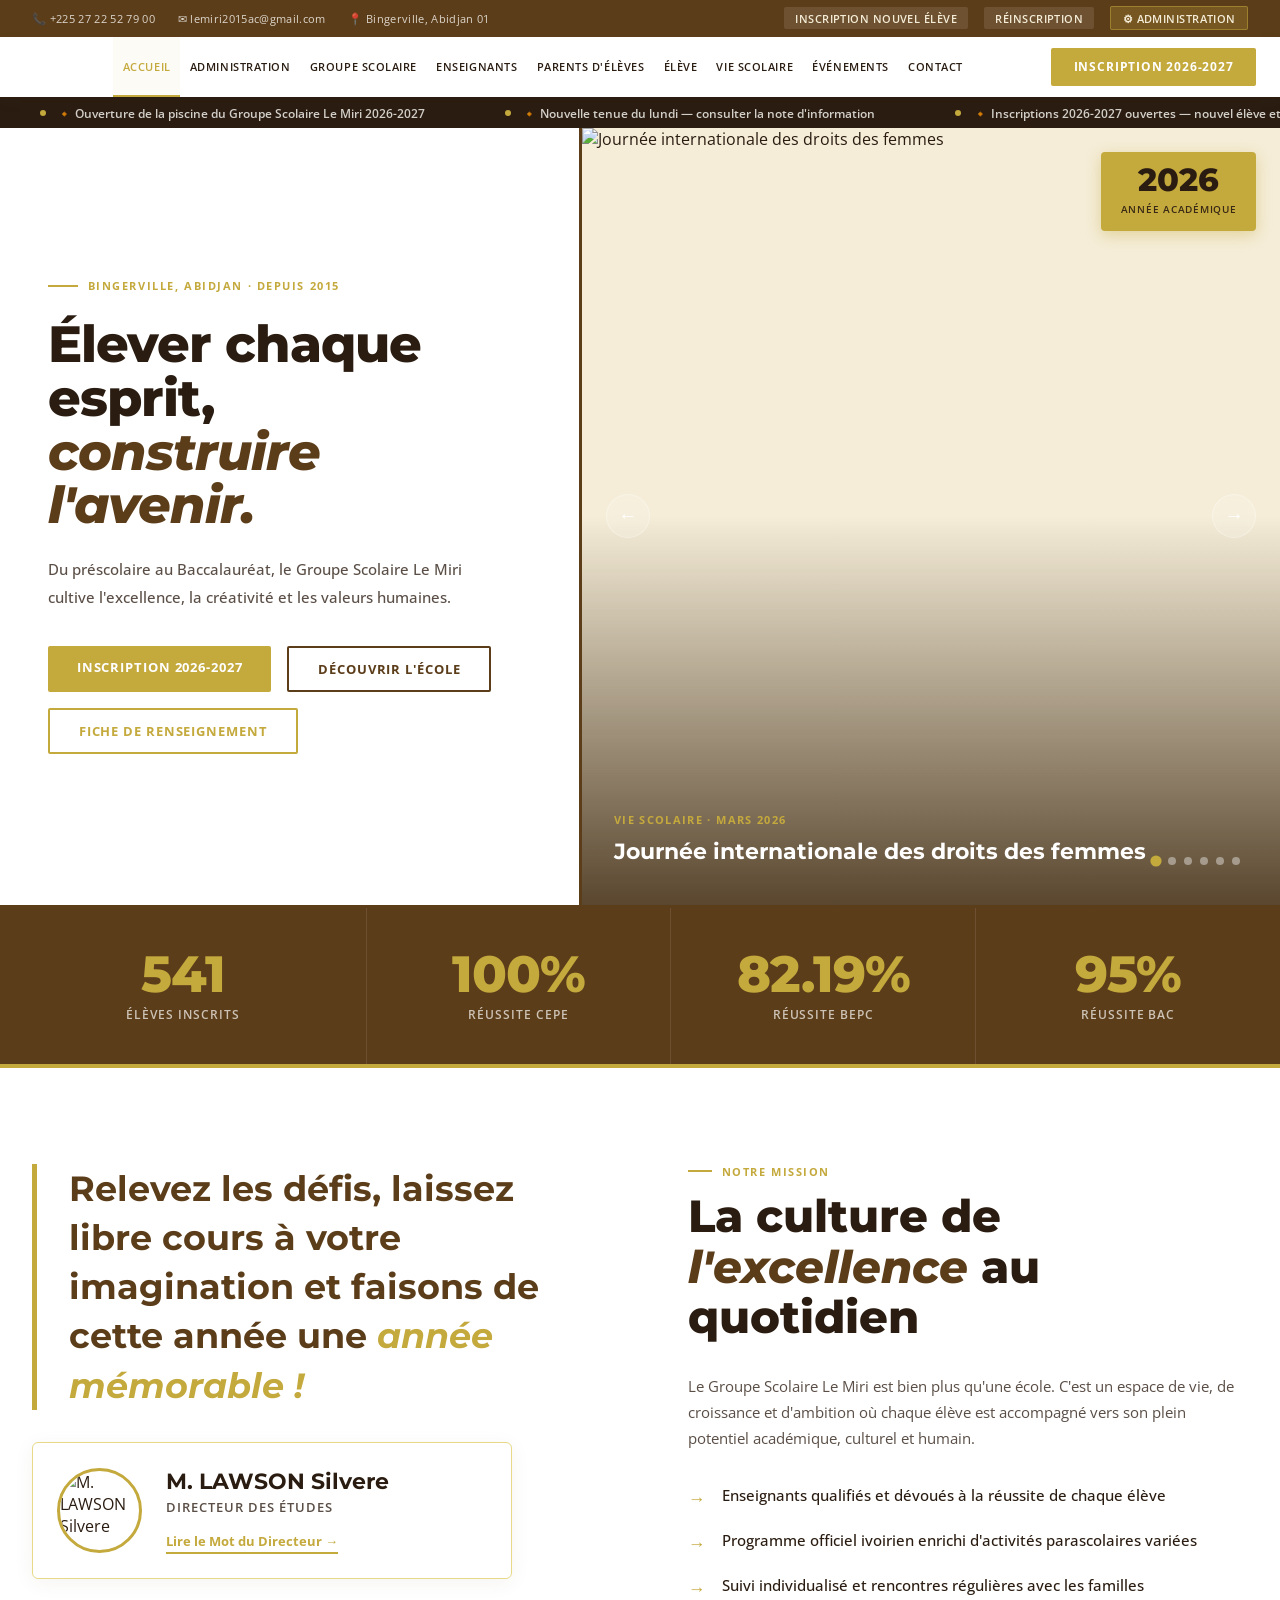
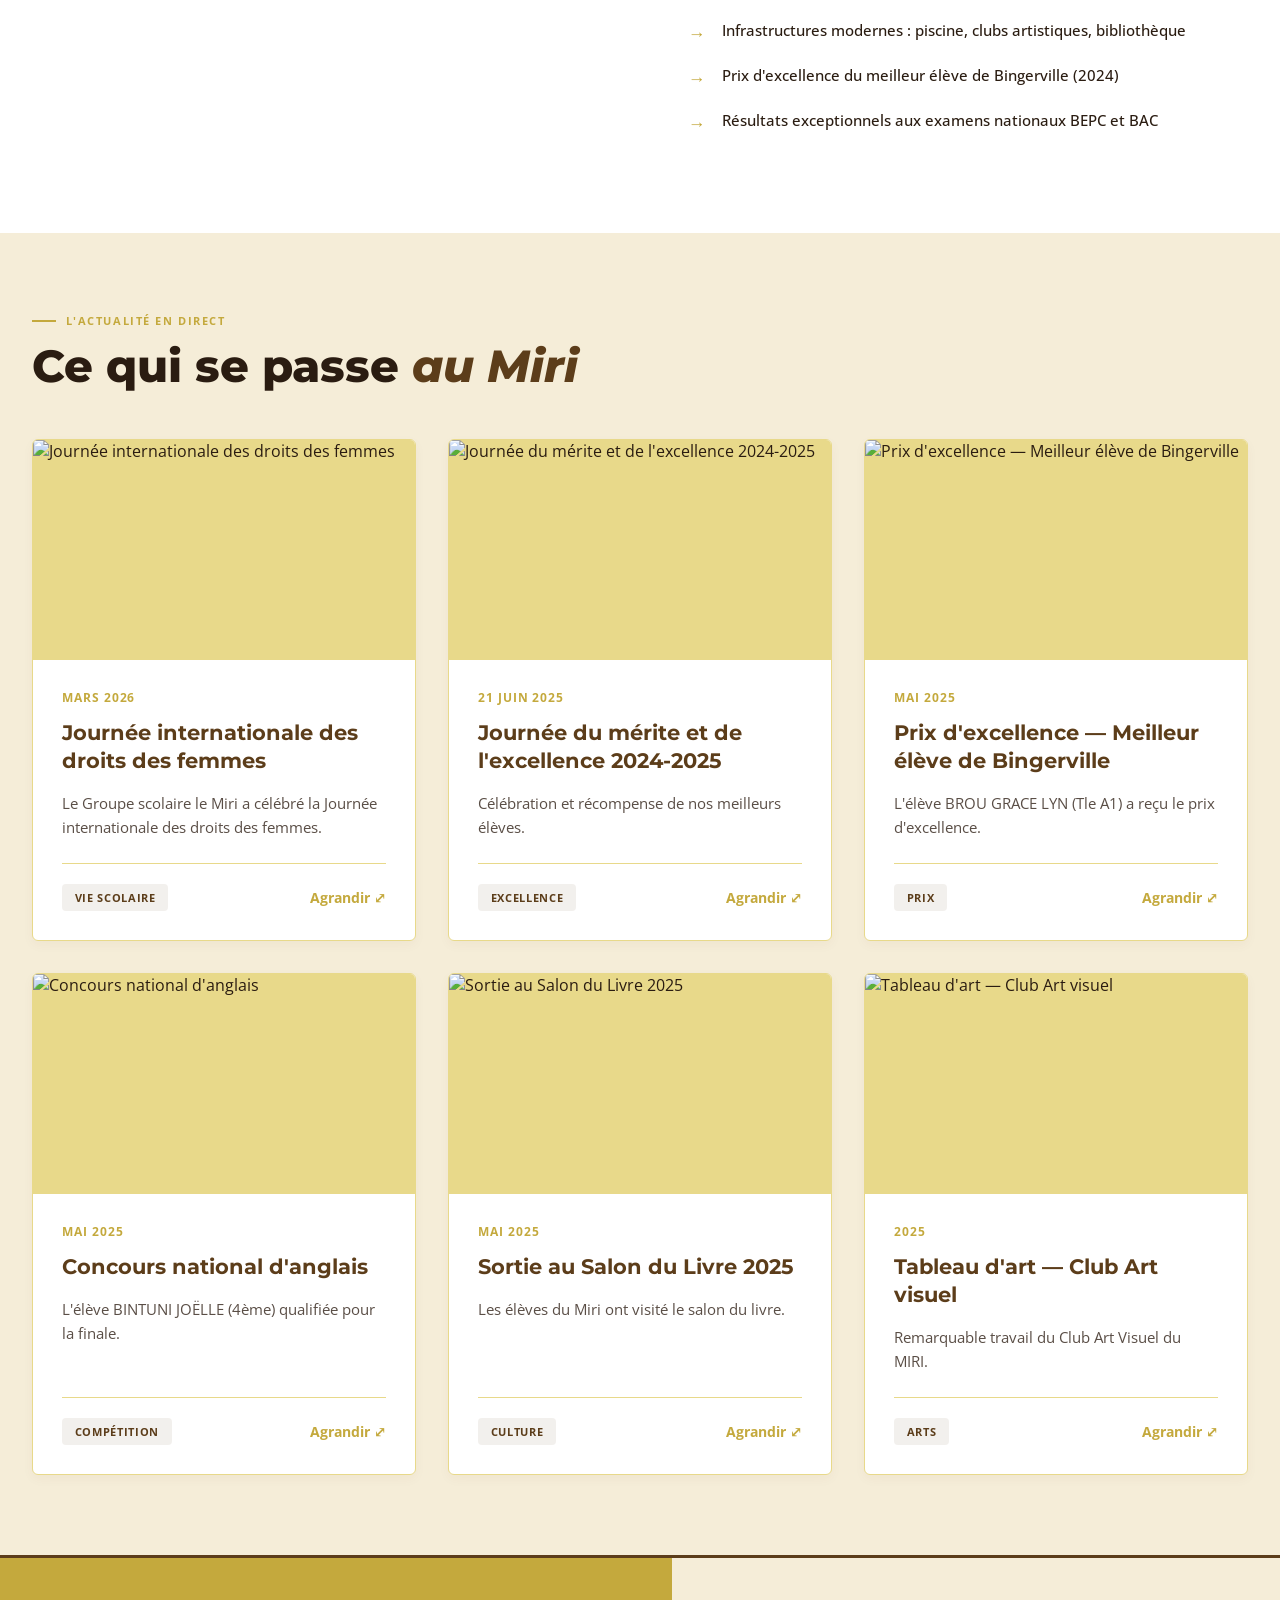
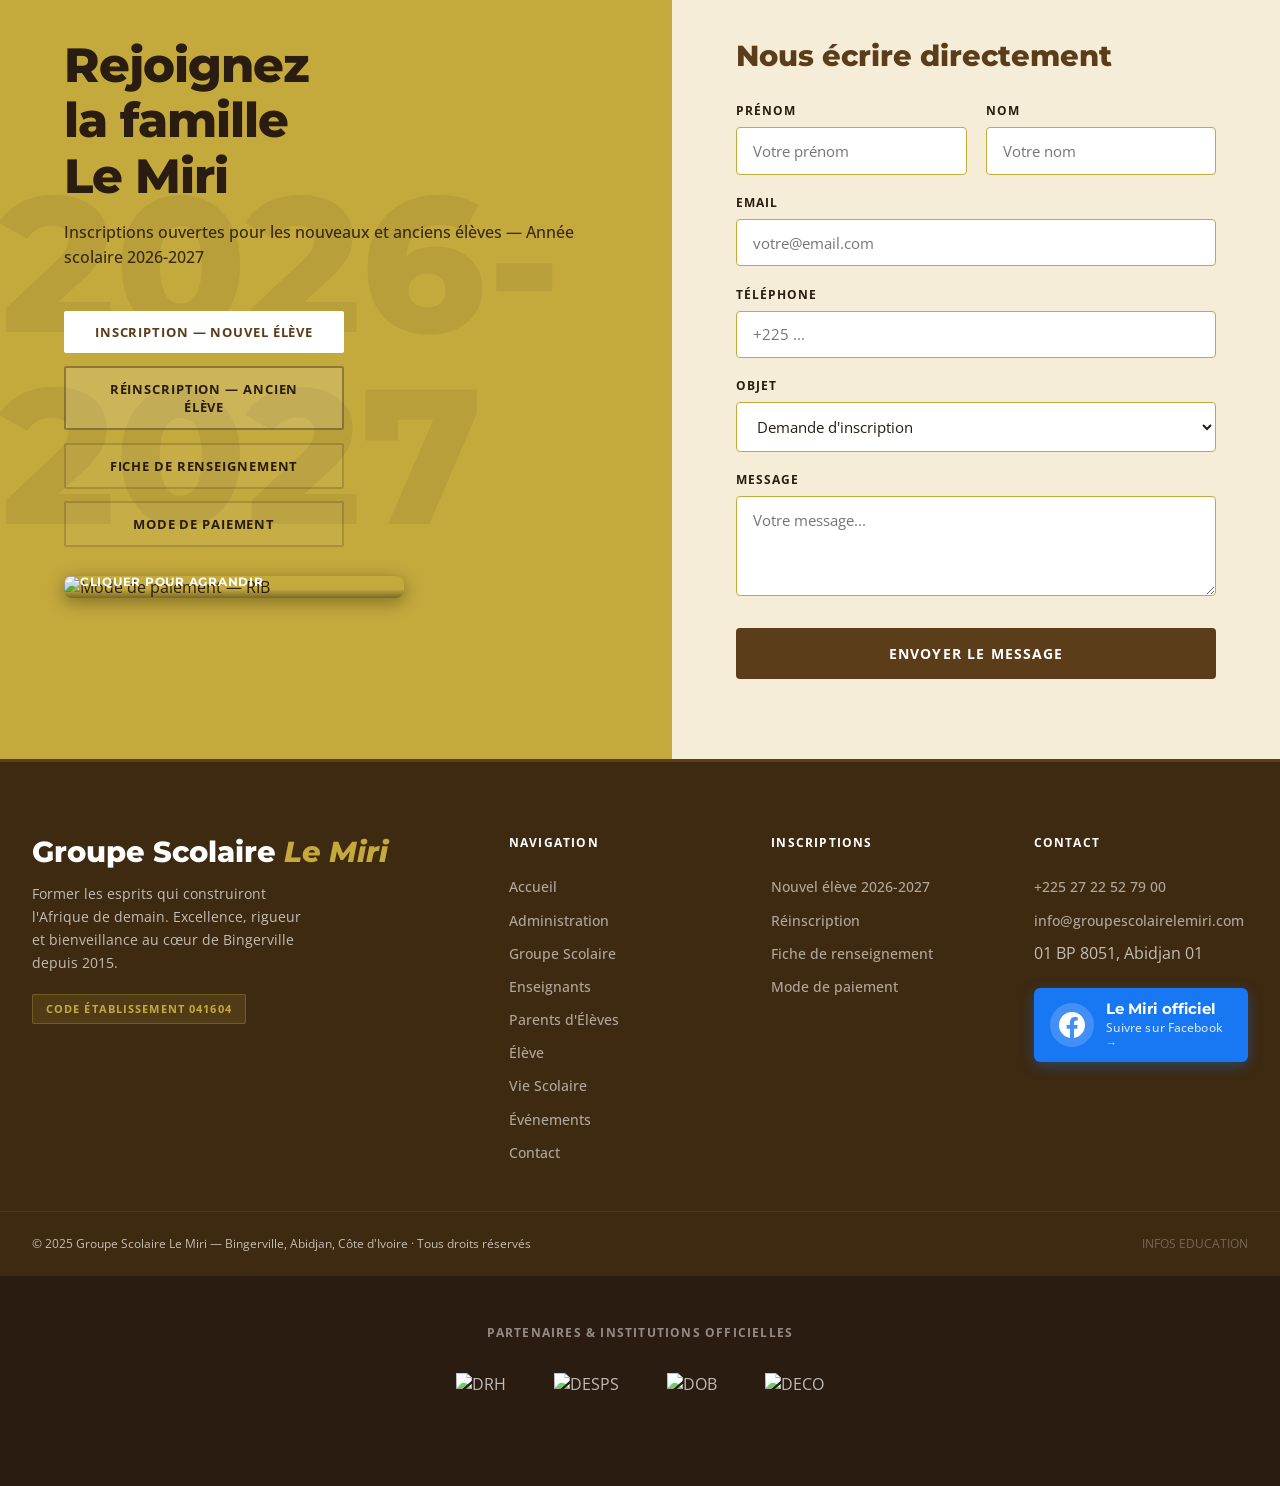
==== commit 92c736a8: "Remove "Exercices de maison" from Parents d'Élèves Keeps Parents and Élève clearly distinct: homewor" ====
--- a/index.html
+++ b/index.html
@@ -2529,7 +2529,6 @@
     {id:'horaires', label:'Horaires des cours',  visKey:'parents_horaires'},
     {id:'examens',  label:'Examens blancs',      visKey:'parents_examens'},
     {id:'notes',    label:'Consultations notes', visKey:'parents_notes_consult'},
-    {id:'exercices',label:'Exercices de maison', visKey:null},
   ].filter(t => !t.visKey || visOk(t.visKey));
   return `
   ${breadcrumb([{label:'Accueil',page:'accueil'},{label:'Parents d\'Élèves'}])}
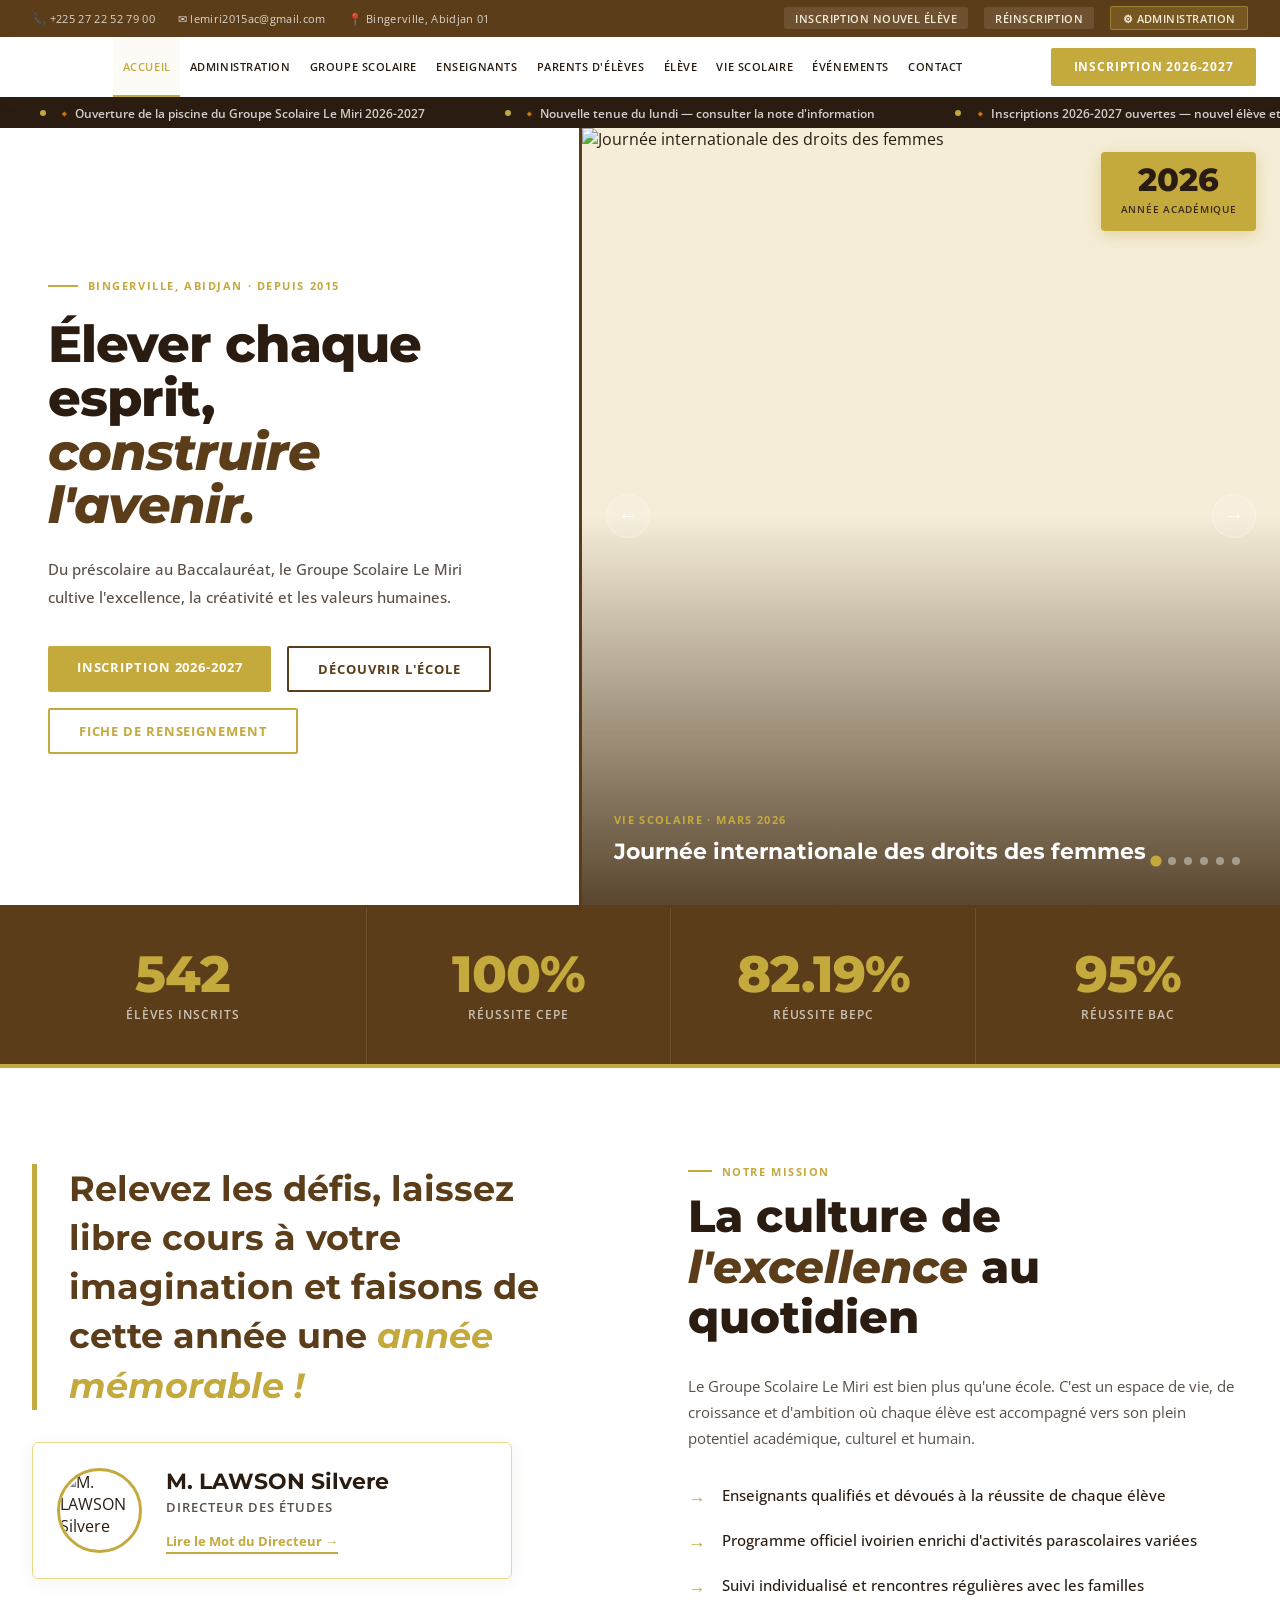
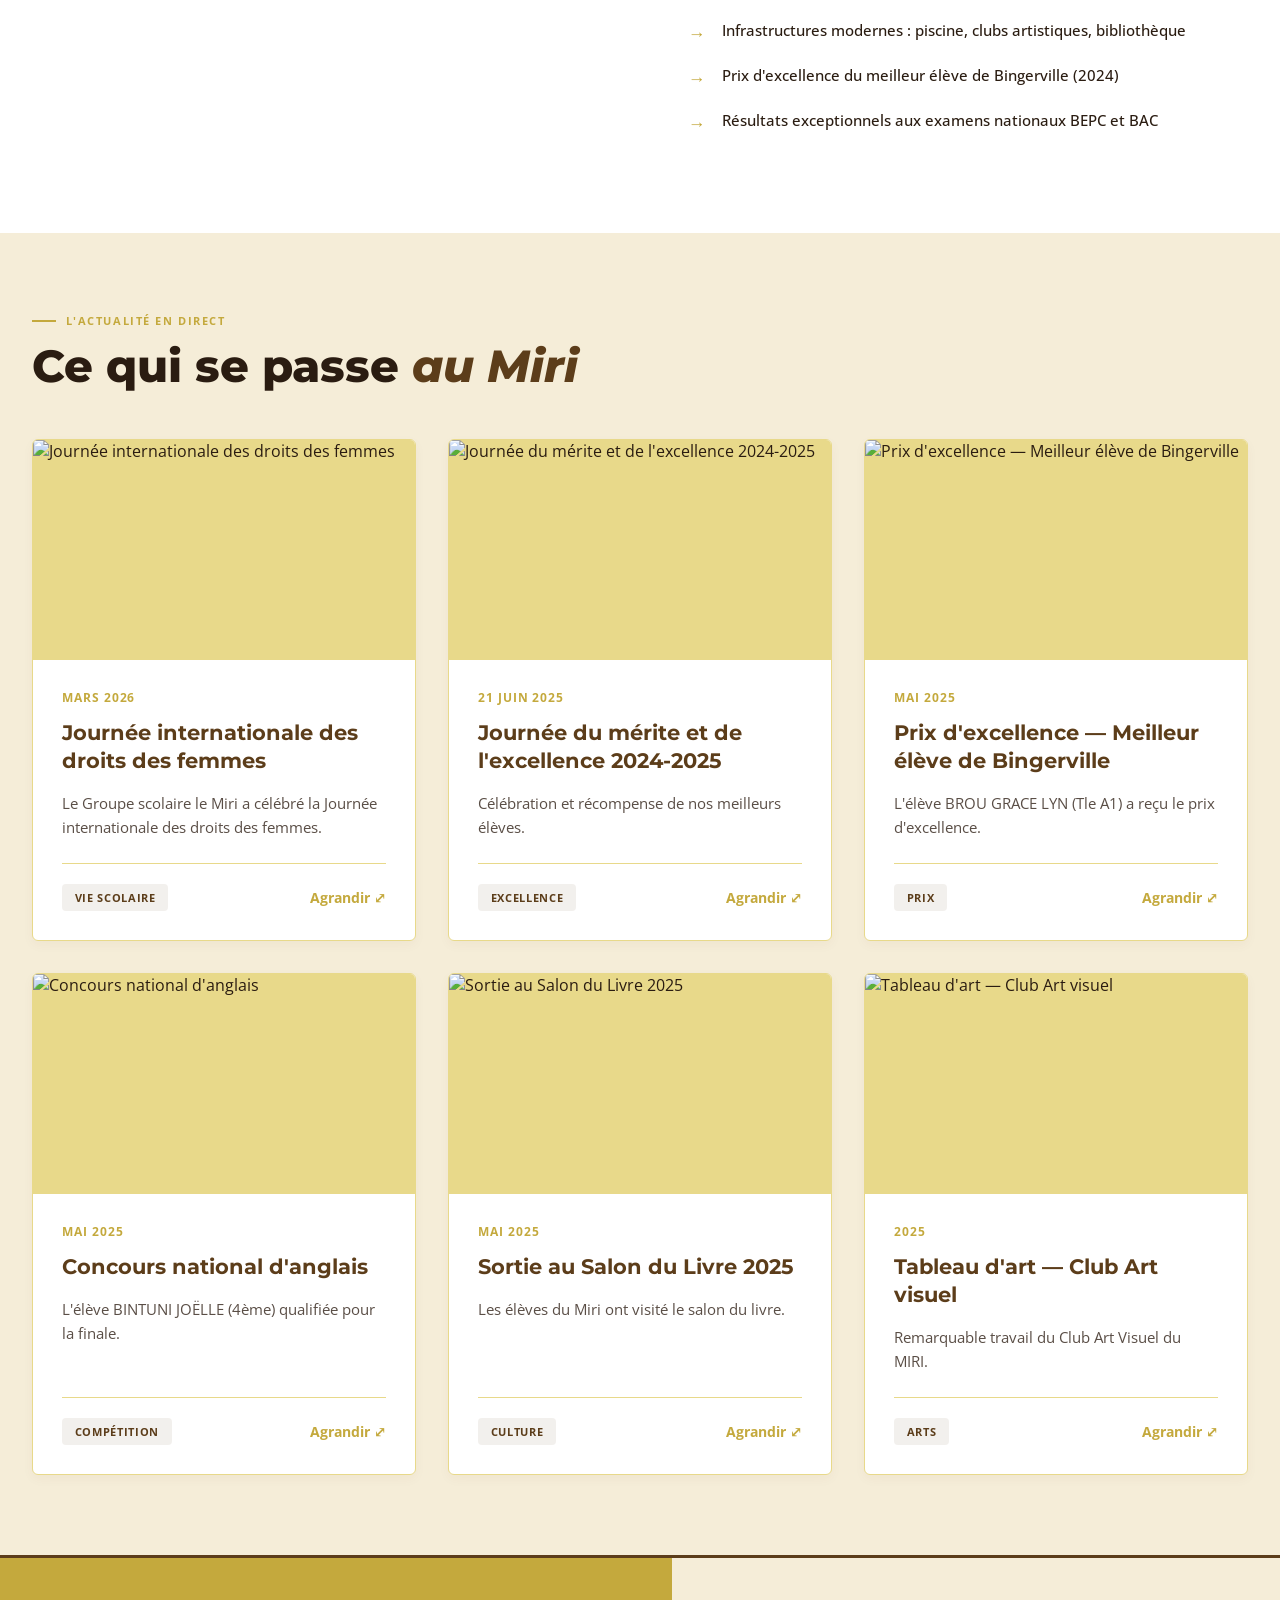
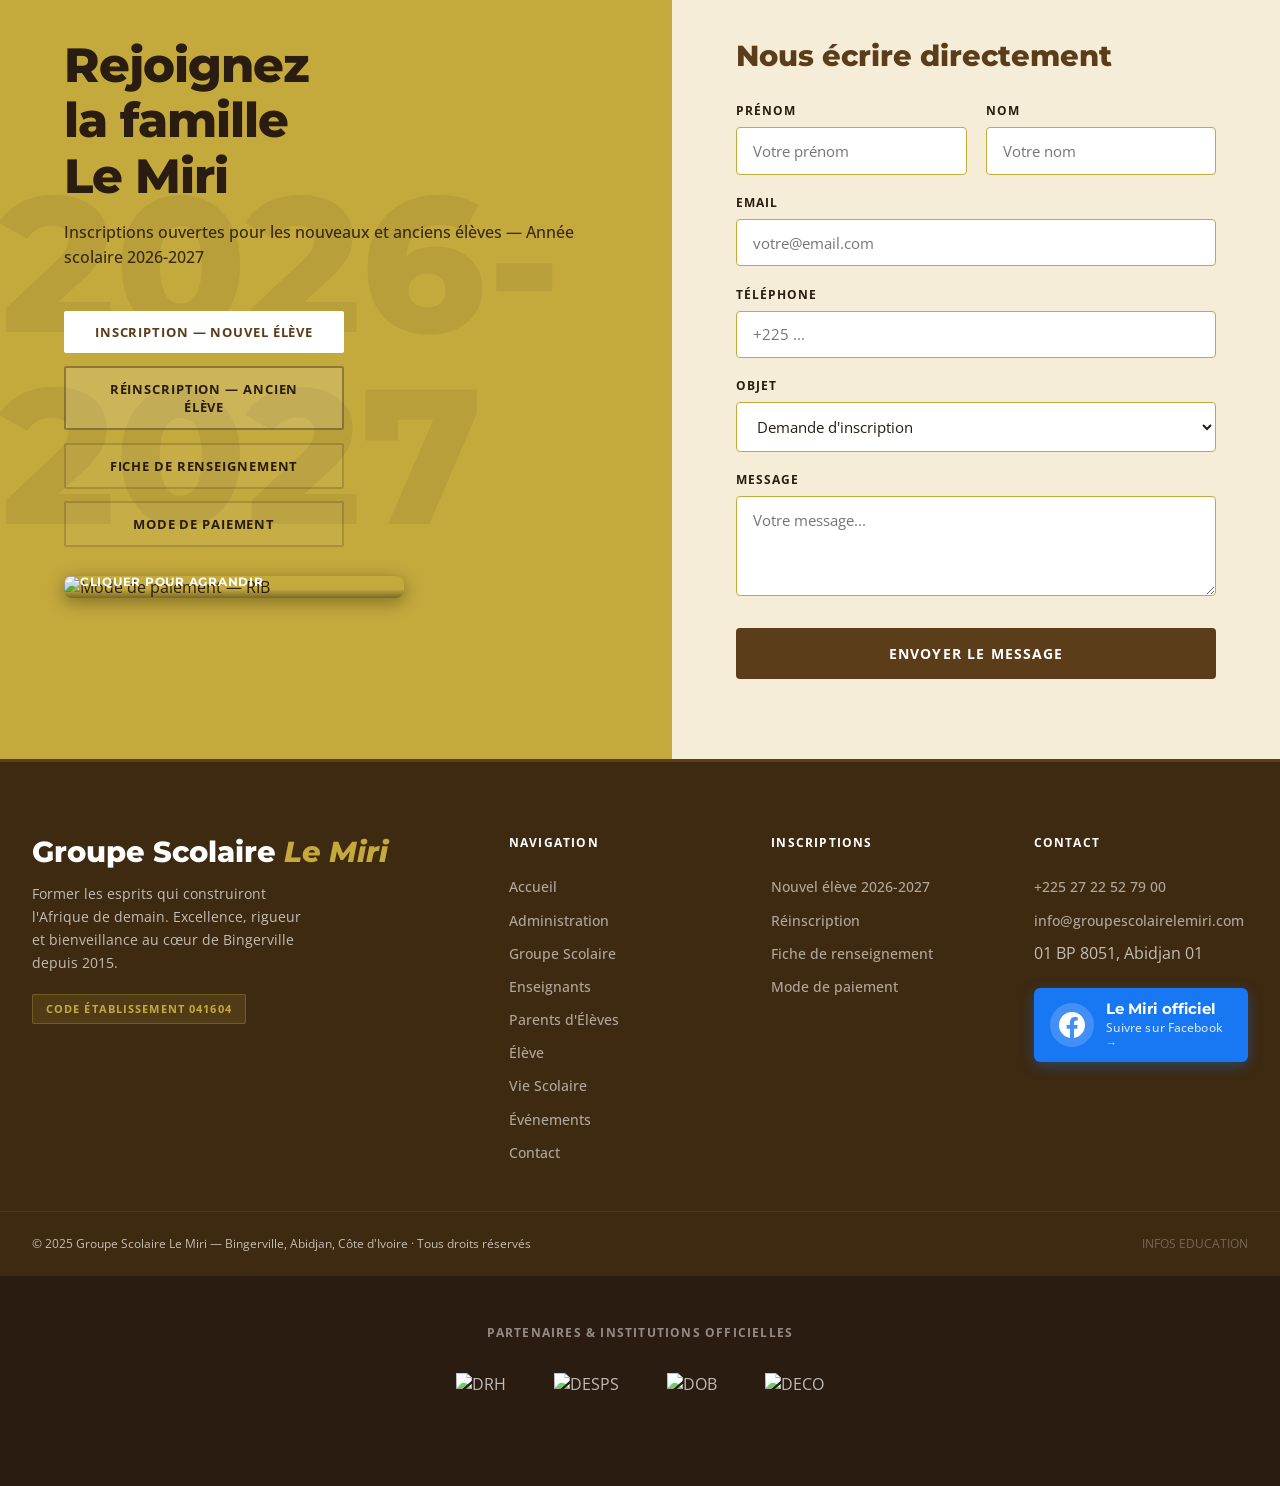
==== commit 21ac4c34: "Re-add "Exercices de maison" to Parents d'Élèves Parents should also be able to check homework exerc" ====
--- a/index.html
+++ b/index.html
@@ -2529,6 +2529,7 @@
     {id:'horaires', label:'Horaires des cours',  visKey:'parents_horaires'},
     {id:'examens',  label:'Examens blancs',      visKey:'parents_examens'},
     {id:'notes',    label:'Consultations notes', visKey:'parents_notes_consult'},
+    {id:'exercices',label:'Exercices de maison', visKey:null},
   ].filter(t => !t.visKey || visOk(t.visKey));
   return `
   ${breadcrumb([{label:'Accueil',page:'accueil'},{label:'Parents d\'Élèves'}])}
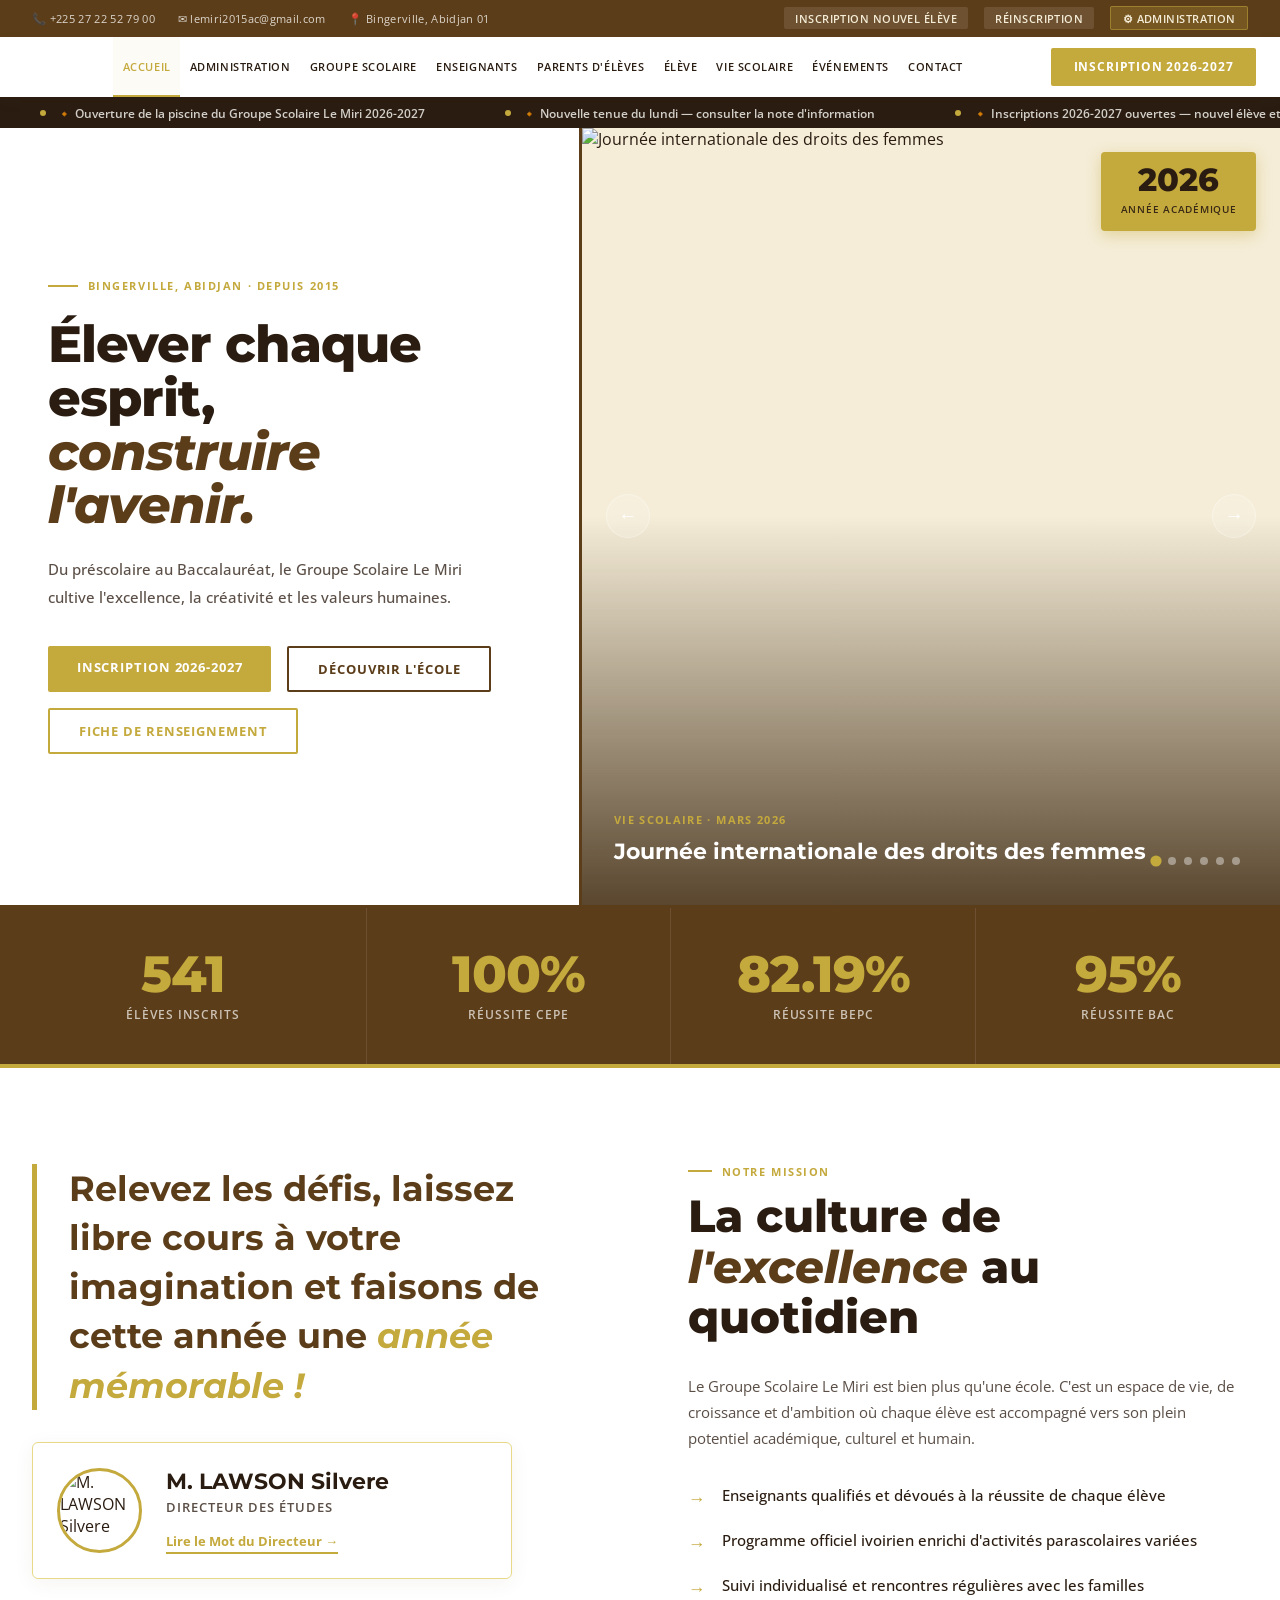
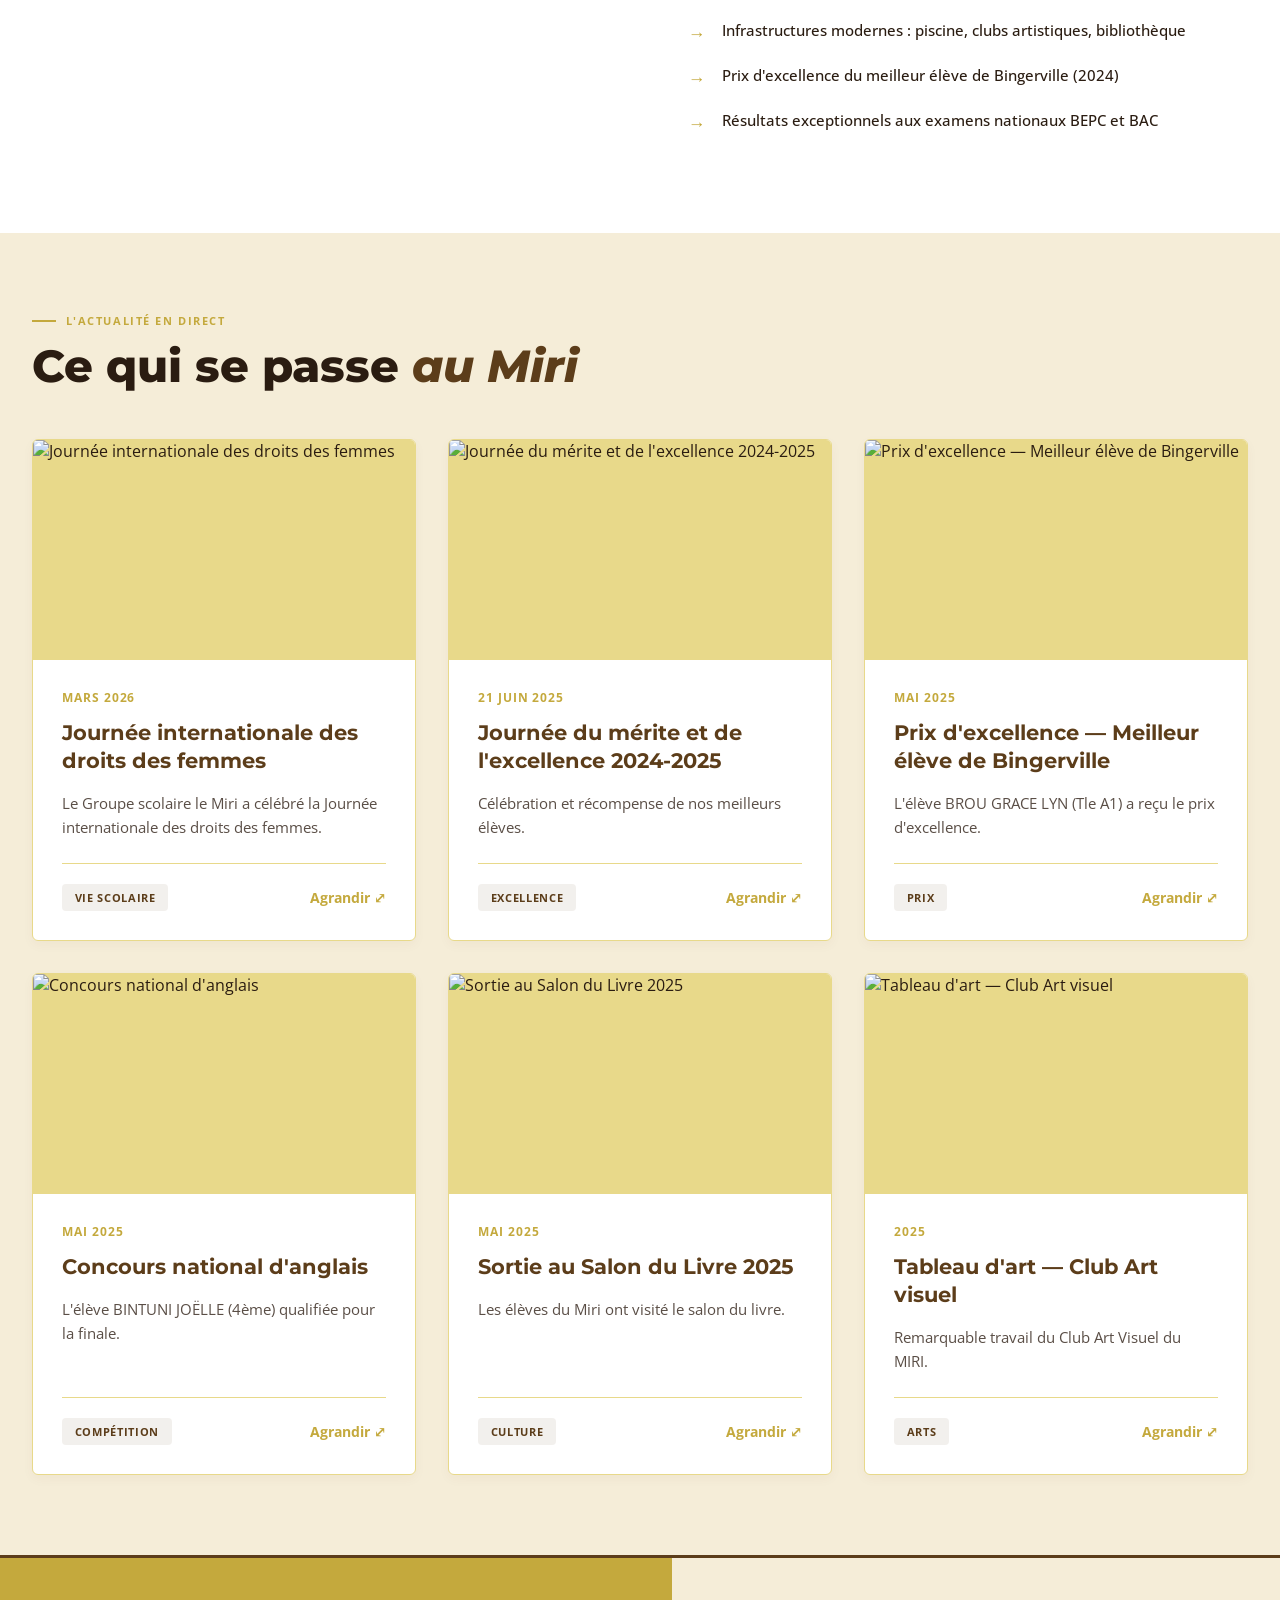
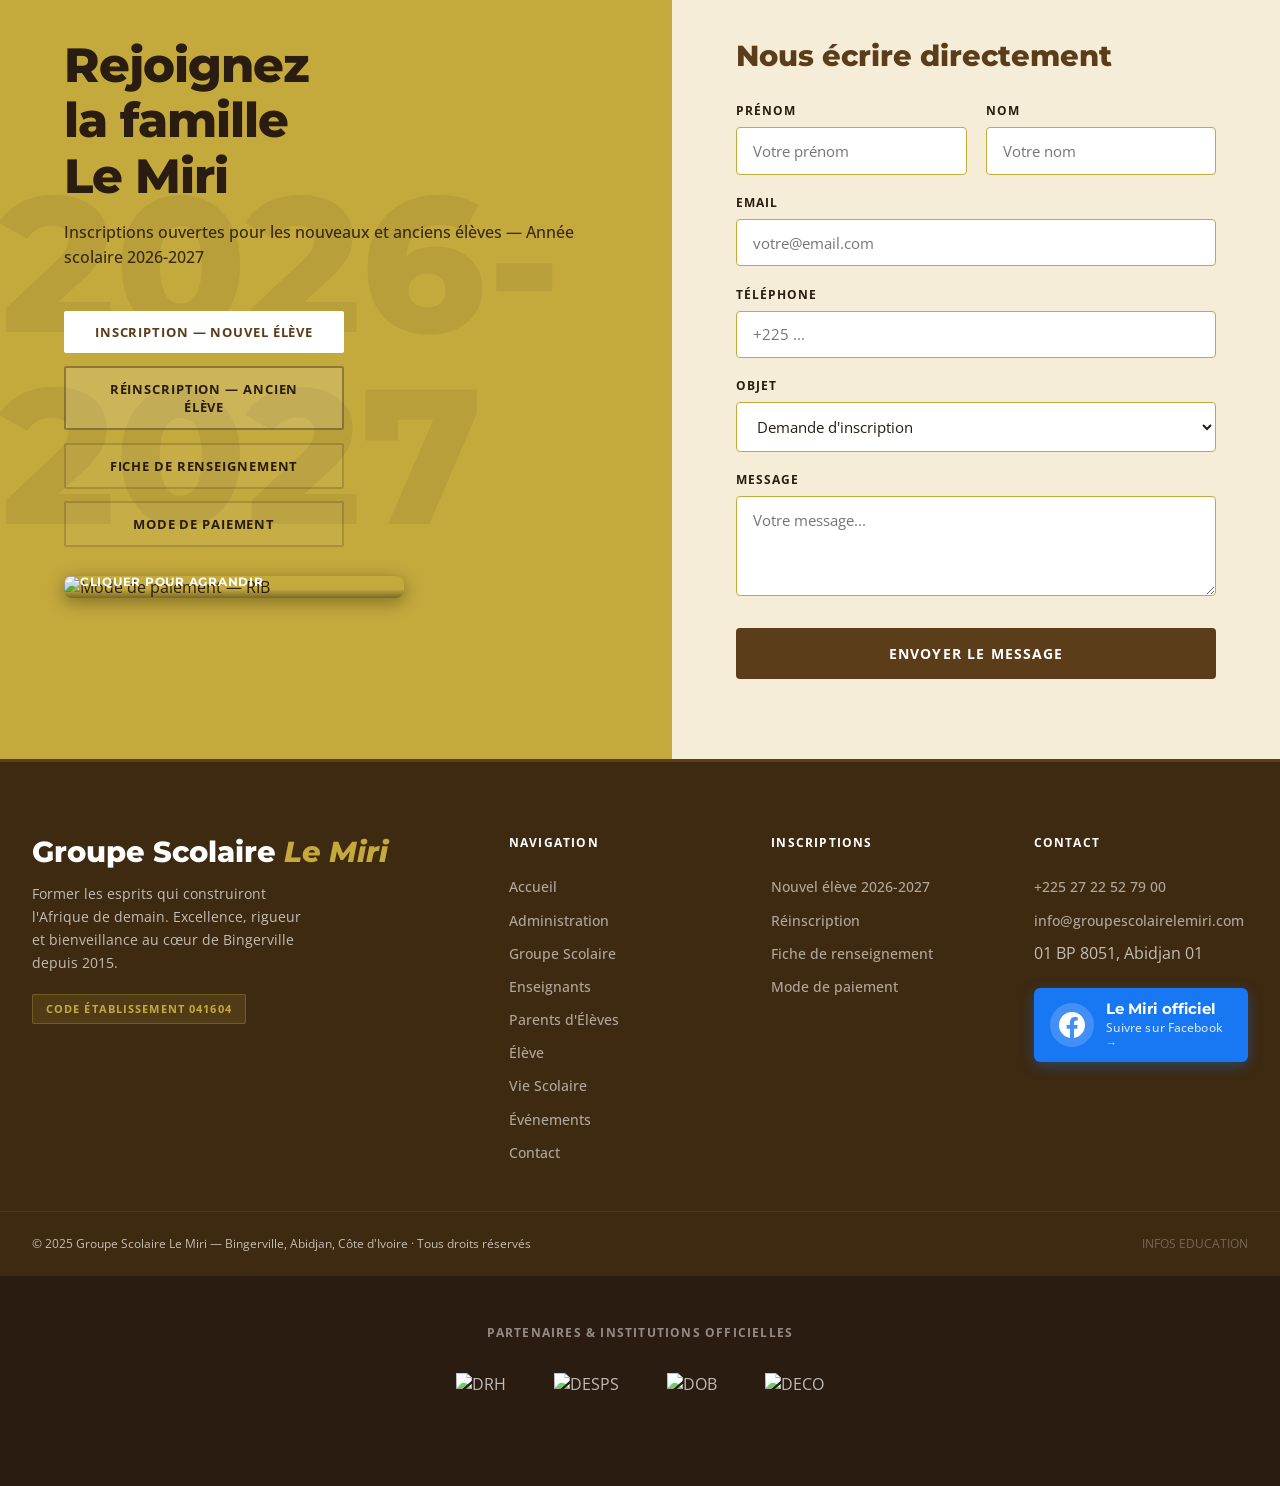
==== commit f5b24fe2: "Replace Enseignants tabs (Liste/Principaux/Surveillance/Conseils) with Emploi du temps/Programme des" ====
--- a/index.html
+++ b/index.html
@@ -2332,10 +2332,9 @@
   const tabs = [
     {id:'infos',     label:'Infos enseignants',         visKey:'ens_infos'},
     {id:'activites', label:'Activités fin de trimestre', visKey:'ens_activites'},
-    {id:'liste',     label:'Liste 2026-2027',            visKey:'ens_liste'},
-    {id:'principaux',label:'Professeurs principaux',     visKey:null},
-    {id:'surveillance',label:'Surveillance',             visKey:'ens_surveillance'},
-    {id:'conseils',  label:"Conseils d'enseignements",   visKey:'ens_conseils'},
+    {id:'emploi-temps', label:'Emploi du temps',         visKey:null},
+    {id:'devoirs',   label:'Programme des devoirs',      visKey:null},
+    {id:'mutuelle',  label:'Mutuelle',                   visKey:null},
     {id:'notes',     label:'Saisie des notes',           visKey:null},
     {id:'appel',     label:'Appel électronique',         visKey:null},
     {id:'visites',   label:'Visites de classe',          visKey:'ens_visites'},
@@ -2406,9 +2405,43 @@
               </div>`).join('')
               : '<p style="color:var(--md);">Documents à venir — consultez régulièrement cette rubrique.</p>'}
           </div>` : ''}
-        ${activeSub==='conseils' ? `
-          <h2>Conseils d'Enseignements</h2>
-          <p>Comptes rendus et documents officiels issus des conseils d'enseignement du Groupe Scolaire Le Miri pour l'année ${(CMS.config||{}).year||'2026-2027'}.</p>
+        ${activeSub==='emploi-temps' ? `
+          <h2>Emploi du Temps</h2>
+          <p>Les emplois du temps par classe pour l'année académique ${(CMS.config||{}).year||'2026-2027'}.</p>
+          <div class="note-list mt2">
+            ${(CMS['horaires']||[]).map(h => `
+              <div class="note-item" onclick="${h.pdf ? `window.open('${h.pdf}','_blank')` : ''}">
+                <div class="note-item-left">
+                  <div class="note-dot"></div>
+                  <div>
+                    <div style="font-size:0.75rem;color:var(--md);margin-bottom:0.3rem;font-weight:600;text-transform:uppercase;">${h.date}</div>
+                    <div class="note-title">${h.title}</div>
+                    ${h.desc ? `<div style="font-size:.8rem;color:var(--md);">${h.desc}</div>` : ''}
+                  </div>
+                </div>
+                ${h.pdf ? '<div class="note-arr">→ PDF</div>' : ''}
+              </div>`).join('')}
+          </div>` : ''}
+        ${activeSub==='devoirs' ? `
+          <h2>Programme des Devoirs</h2>
+          <p>Les programmes et calendriers des devoirs à la maison, organisés par niveau, pour l'année académique ${(CMS.config||{}).year||'2026-2027'}.</p>
+          <div class="note-list mt2">
+            ${(CMS['examens']||[]).map(e => `
+              <div class="note-item" onclick="${e.pdf ? `window.open('${e.pdf}','_blank')` : ''}">
+                <div class="note-item-left">
+                  <div class="note-dot"></div>
+                  <div>
+                    <div style="font-size:0.75rem;color:var(--md);margin-bottom:0.3rem;font-weight:600;text-transform:uppercase;">${e.date}</div>
+                    <div class="note-title">${e.title}</div>
+                    ${e.desc ? `<div style="font-size:.8rem;color:var(--md);">${e.desc}</div>` : ''}
+                  </div>
+                </div>
+                ${e.pdf ? '<div class="note-arr">→</div>' : ''}
+              </div>`).join('')}
+          </div>` : ''}
+        ${activeSub==='mutuelle' ? `
+          <h2>Mutuelle</h2>
+          <p>Informations et documents relatifs à la mutuelle du personnel du Groupe Scolaire Le Miri.</p>
           <div class="note-list mt2">
             ${(CMS['conseils_ens']||[]).length > 0
               ? (CMS['conseils_ens']||[]).map(d => `
@@ -2423,65 +2456,7 @@
                 </div>
                 ${d.pdf ? '<div class="note-arr">→</div>' : ''}
               </div>`).join('')
-              : '<p style="color:var(--md);">Documents à venir — consultez régulièrement cette rubrique.</p>'}
-          </div>` : ''}
-        ${activeSub==='liste' ? `
-          <h2>Liste des Enseignants ${(CMS.config||{}).year||'2026-2027'}</h2>
-          <p>L'équipe pédagogique du Groupe Scolaire Le Miri pour l'année académique en cours.</p>
-          <div class="note-list mt2">
-            ${(CMS['teachers']||[]).length > 0
-              ? (CMS['teachers']||[]).map(t => `
-              <div class="note-item">
-                <div class="note-item-left">
-                  <div class="note-dot"></div>
-                  <div>
-                    <div class="note-title">${t.name}</div>
-                    <div style="font-size:.8rem;color:var(--md);">${t.subj} — ${t.cycle}</div>
-                  </div>
-                </div>
-              </div>`).join('')
-              : '<p style="color:var(--md);">Liste disponible auprès de l\'administration.</p>'}
-          </div>
-          <div class="info-link-card mt2" onclick="window.open('https://static.wixstatic.com/media/568692_924c31c6bb8b44d8b9930b79fa6b9970~mv2.jpg/v1/crop/x_21,y_98,w_2290,h_3137/fill/w_1285,h_1760,al_c,q_90,usm_0.66_1.00_0.01,enc_avif,quality_auto/LISTE.jpg','_blank')">
-            <span>Accéder à la liste officielle des enseignants</span><span class="arrow">→</span>
-          </div>` : ''}
-        ${activeSub==='principaux' ? `
-          <h2>Professeurs Principaux</h2>
-          <p>Les professeurs principaux assurent le suivi et la coordination pédagogique de leur classe. Ils sont l'interlocuteur privilégié des élèves et de leurs familles.</p>
-          <div class="note-list mt2">
-            ${(CMS['principals']||[]).length > 0
-              ? (CMS['principals']||[]).map(p => `
-              <div class="note-item">
-                <div class="note-item-left">
-                  <div class="note-dot"></div>
-                  <div>
-                    <div class="note-title">Classe ${p.classe} — ${p.name}</div>
-                    <div style="font-size:.8rem;color:var(--md);">Contact : ${p.contact}</div>
-                  </div>
-                </div>
-              </div>`).join('')
-              : '<p style="color:var(--md);">Liste disponible auprès de l\'administration.</p>'}
-          </div>` : ''}
-        ${activeSub==='surveillance' ? `
-          <h2>Calendrier de Surveillance</h2>
-          <p>Le calendrier de surveillance des examens blancs et épreuves officielles. Consultez vos affectations de salle.</p>
-          <div class="note-list mt2">
-            ${(CMS['surveillance']||[]).length > 0
-              ? (CMS['surveillance']||[]).map(s => `
-              <div class="note-item">
-                <div class="note-item-left">
-                  <div class="note-dot"></div>
-                  <div>
-                    <div style="font-size:0.75rem;color:var(--md);margin-bottom:0.3rem;font-weight:600;text-transform:uppercase;">${s.date}</div>
-                    <div class="note-title">${s.exam}</div>
-                    <div style="font-size:.8rem;color:var(--md);">📍 ${s.room}</div>
-                  </div>
-                </div>
-              </div>`).join('')
-              : '<p style="color:var(--md);">Calendrier à venir.</p>'}
-          </div>
-          <div class="info-link-card mt2" onclick="openPdfModal((CMS['surveillance_pdf'])||(CMS.config||{}).surveillancePdf||'','Calendrier de Surveillance Complet')" style="cursor:pointer;">
-            <span>Voir le calendrier complet</span><span class="arrow">→</span>
+              : '<p style="color:var(--md);">Aucune information pour le moment.</p>'}
           </div>` : ''}
         ${activeSub==='notes' ? `
           <h2>Saisie des Notes</h2>
@@ -2526,8 +2501,8 @@
   const activeSub = sub || 'infos';
   const tabs = [
     {id:'infos',    label:'Informations',       visKey:'parents_infos'},
-    {id:'horaires', label:'Horaires des cours',  visKey:'parents_horaires'},
-    {id:'examens',  label:'Examens blancs',      visKey:'parents_examens'},
+    {id:'horaires', label:'Emploi du temps',     visKey:'parents_horaires'},
+    {id:'examens',  label:'Devoirs de niveau',   visKey:'parents_examens'},
     {id:'notes',    label:'Consultations notes', visKey:'parents_notes_consult'},
     {id:'exercices',label:'Exercices de maison', visKey:null},
   ].filter(t => !t.visKey || visOk(t.visKey));
@@ -2591,7 +2566,7 @@
               </div>`).join('')}
           </div>` : ''}
         ${activeSub==='horaires' ? `
-          <h2>Horaires des Cours</h2>
+          <h2>Emploi du Temps</h2>
           <p>Les emplois du temps par classe pour l'année académique ${(CMS.config||{}).year||'2026-2027'}. Consultez régulièrement cette rubrique pour les mises à jour.</p>
           <div class="note-list mt2">
             ${(CMS['horaires']||[]).map(h => `
@@ -2609,8 +2584,8 @@
               ${h.img ? `<div class="mt2" style="margin-bottom:1rem;"><img src="${h.img}" alt="${h.title}" style="width:100%;max-width:500px;height:auto;display:block;border-radius:var(--rad);box-shadow:0 4px 16px rgba(42,28,17,.08);border:1px solid var(--cr2);"></div>` : ''}`).join('')}
           </div>` : ''}
         ${activeSub==='examens' ? `
-          <h2>Calendrier des Examens Blancs</h2>
-          <p>Les examens blancs sont organisés régulièrement tout au long de l'année pour préparer les élèves aux examens officiels (BEPC, BAC).</p>
+          <h2>Devoirs de Niveau</h2>
+          <p>Les programmes et calendriers des devoirs à la maison, organisés par niveau, pour l'année académique ${(CMS.config||{}).year||'2026-2027'}.</p>
           <div class="note-list mt2">
             ${(CMS['examens']||[]).map(e => `
               <div class="note-item" onclick="${e.pdf ? `window.open('${e.pdf}','_blank')` : ''}">
@@ -2648,8 +2623,8 @@
   const activeSub = sub || 'infos';
   const tabs = [
     {id:'infos',    label:'Informations',       visKey:null},
-    {id:'horaires', label:'Horaires des cours',  visKey:'parents_horaires'},
-    {id:'examens',  label:'Examens blancs',      visKey:'parents_examens'},
+    {id:'horaires', label:'Emploi du temps',     visKey:'parents_horaires'},
+    {id:'examens',  label:'Devoirs de niveau',   visKey:'parents_examens'},
     {id:'notes',    label:'Consultations notes', visKey:'parents_notes_consult'},
     {id:'exercices',label:'Exercices de maison', visKey:null},
   ].filter(t => !t.visKey || visOk(t.visKey));
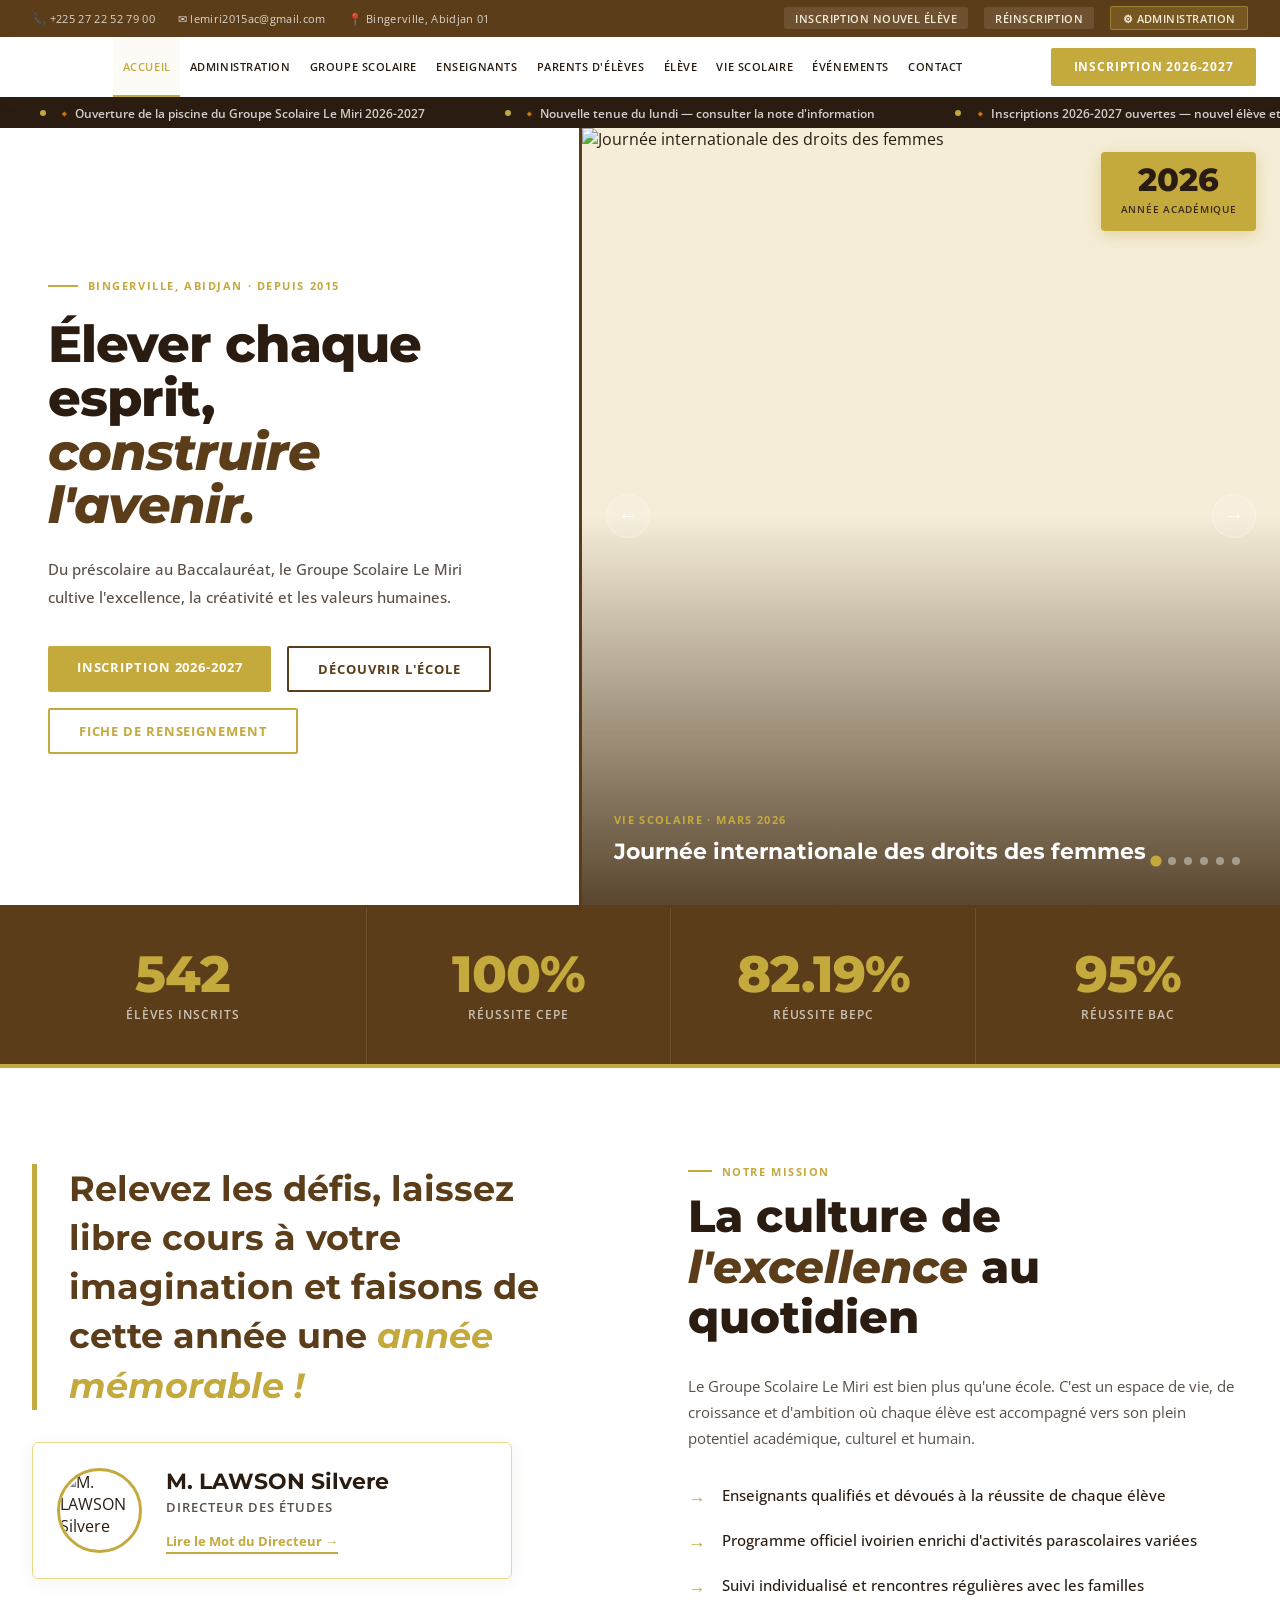
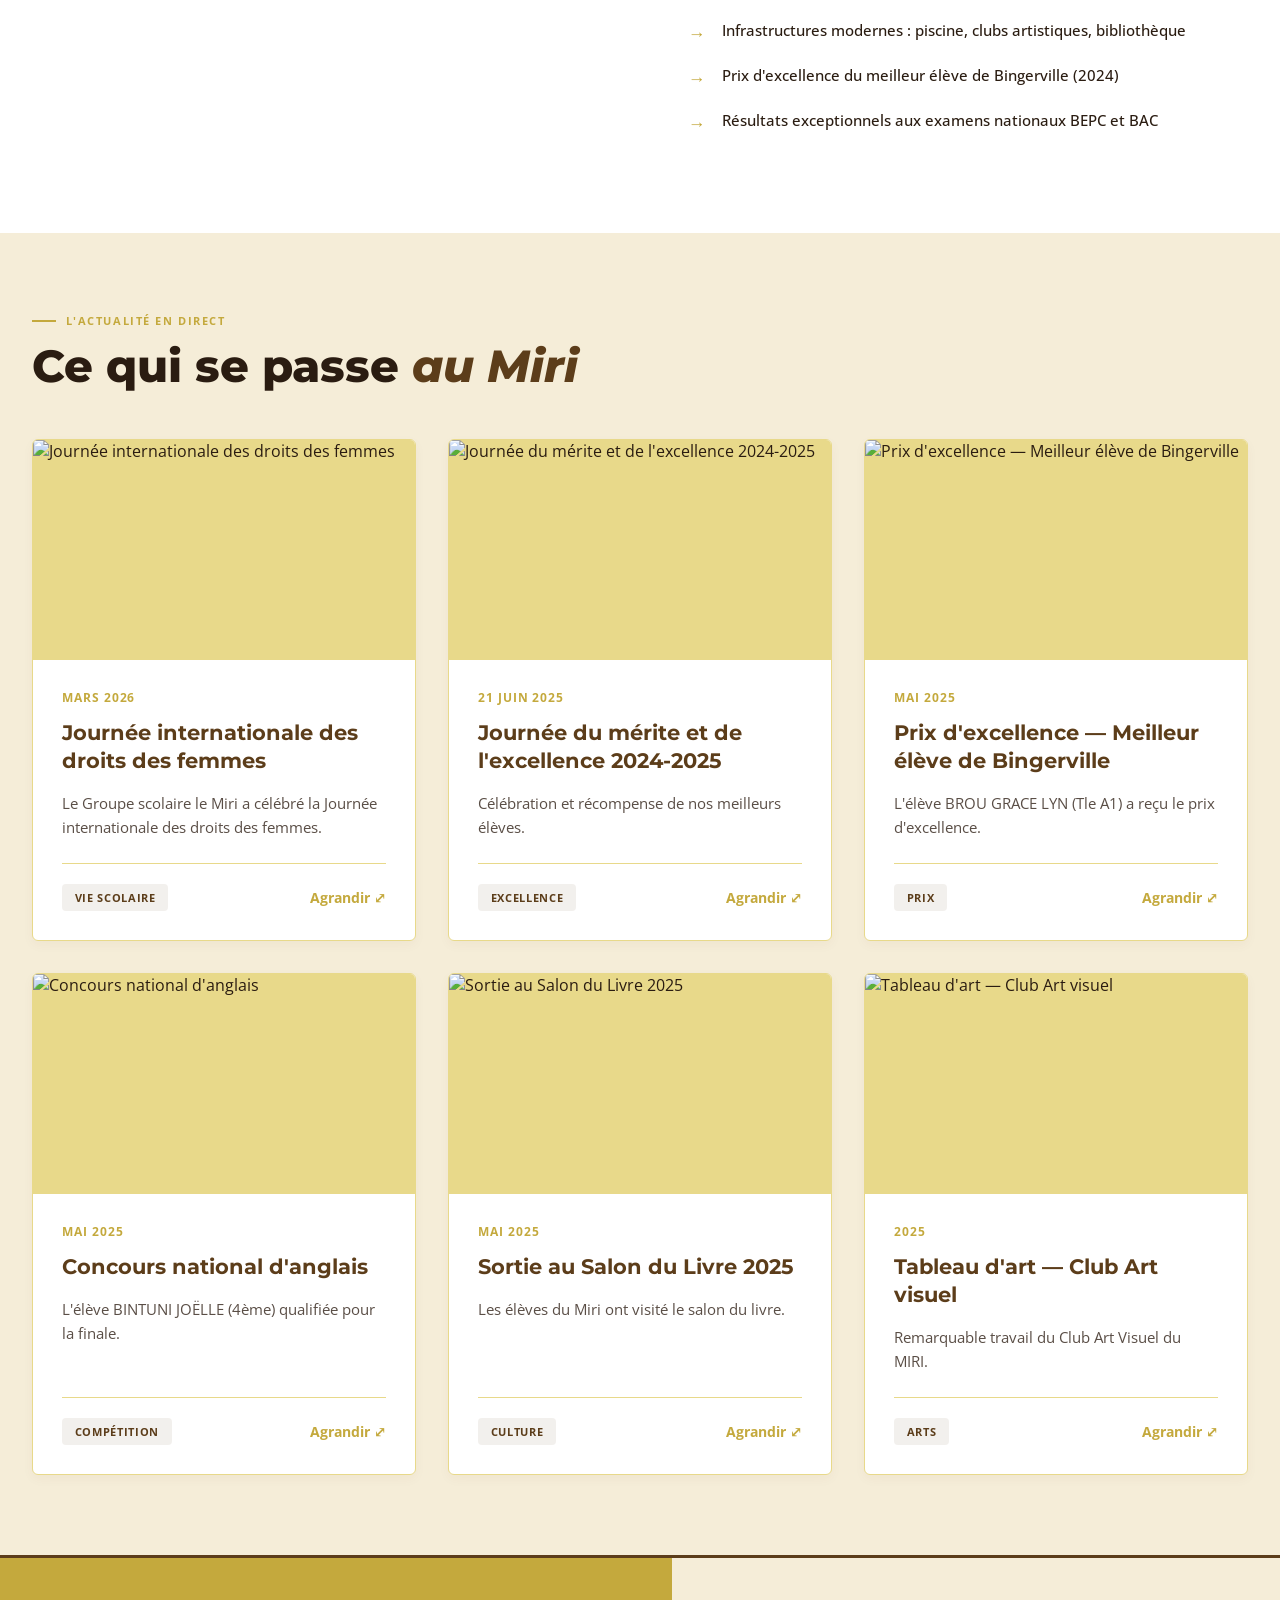
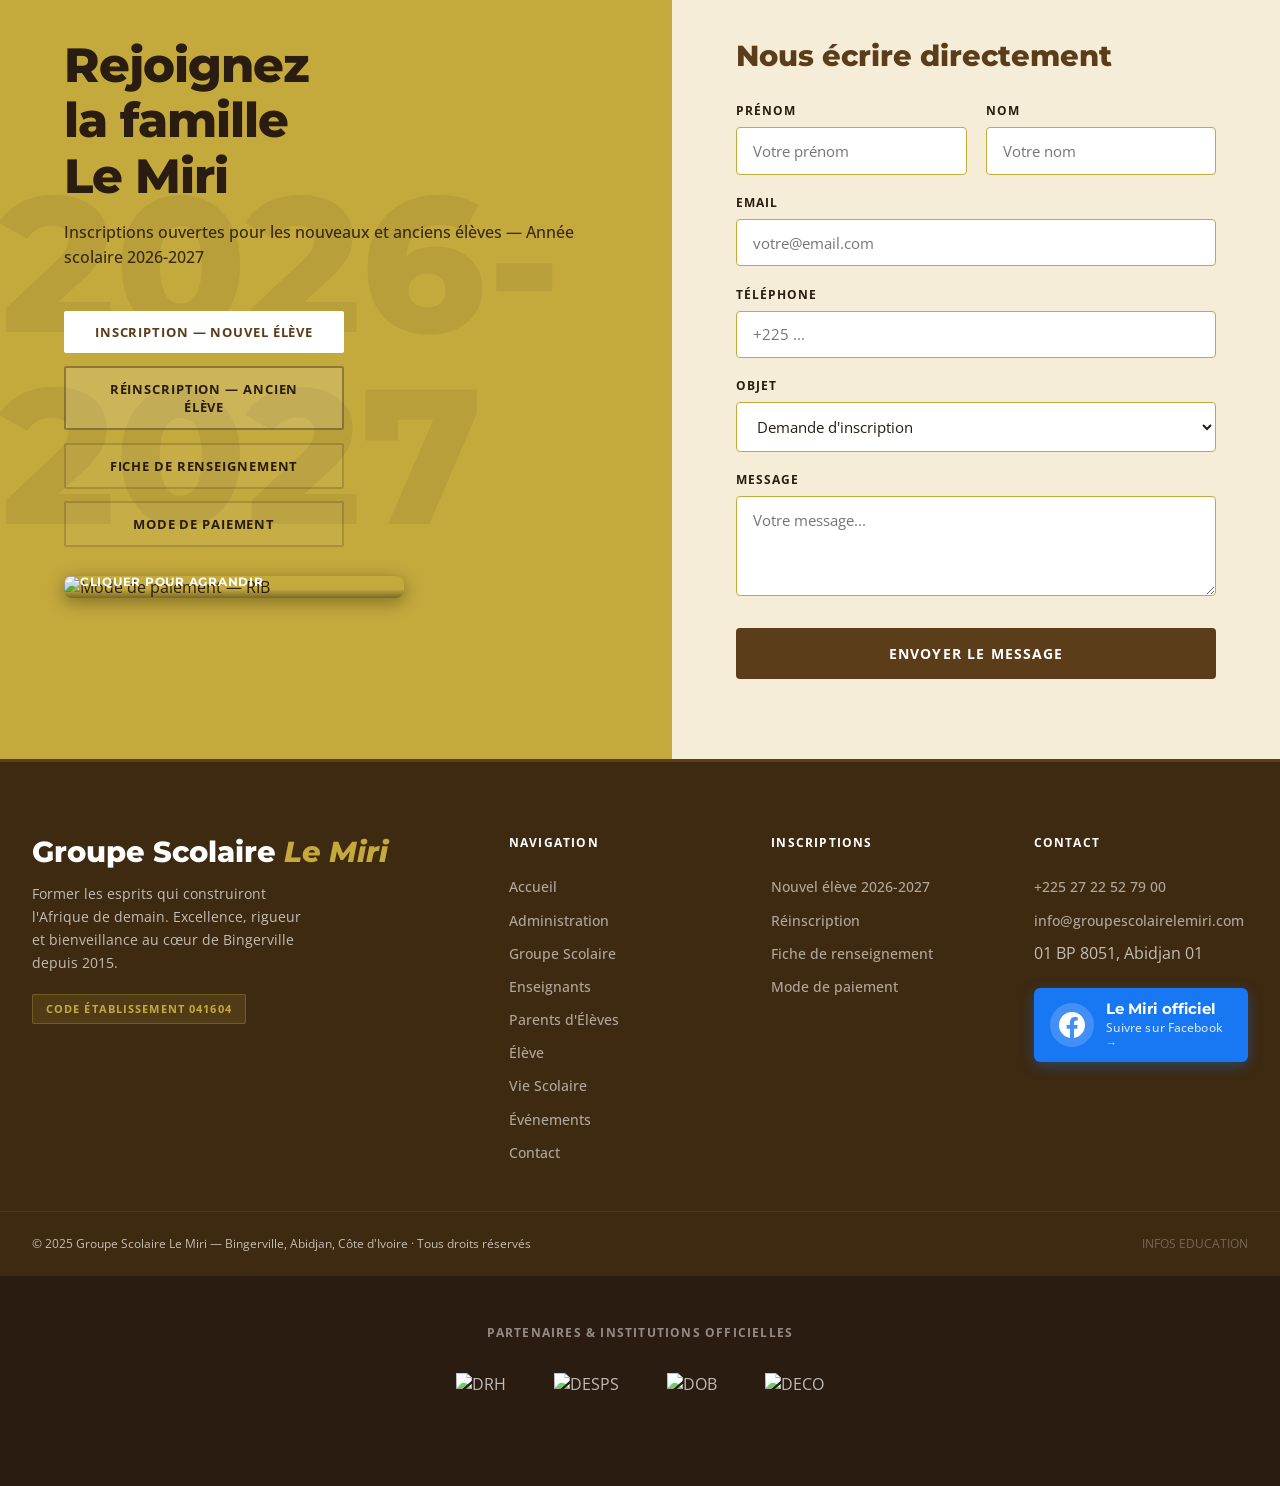
==== commit 8f54e1ae: "Finir le remplacement des onglets Enseignants sur toutes les pages Le remplacement de "Liste 2026-20" ====
--- a/index.html
+++ b/index.html
@@ -2375,15 +2375,20 @@
               <div class="info-card-title">Activités de fin de trimestre</div>
               <div class="info-card-desc">Calendrier et organisation des activités pédagogiques en fin de période.</div>
             </div>
-            <div class="info-card" onclick="go('enseignants','surveillance')">
+            <div class="info-card" onclick="go('enseignants','emploi-temps')">
               <div class="info-card-icon"></div>
-              <div class="info-card-title">Calendrier de surveillance</div>
-              <div class="info-card-desc">Planning de surveillance des examens et épreuves de l'année.</div>
+              <div class="info-card-title">Emploi du temps</div>
+              <div class="info-card-desc">Emplois du temps par classe pour l'année académique en cours.</div>
             </div>
-            <div class="info-card" onclick="go('enseignants','conseils')">
+            <div class="info-card" onclick="go('enseignants','devoirs')">
               <div class="info-card-icon"></div>
-              <div class="info-card-title">Conseils d'Enseignements</div>
-              <div class="info-card-desc">Comptes rendus et documents des conseils d'enseignement.</div>
+              <div class="info-card-title">Programme des devoirs</div>
+              <div class="info-card-desc">Programmes et calendriers des devoirs à la maison, par niveau.</div>
+            </div>
+            <div class="info-card" onclick="go('enseignants','mutuelle')">
+              <div class="info-card-icon"></div>
+              <div class="info-card-title">Mutuelle</div>
+              <div class="info-card-desc">Informations et documents relatifs à la mutuelle du personnel.</div>
             </div>
           </div>` : ''}
         ${activeSub==='activites' ? `
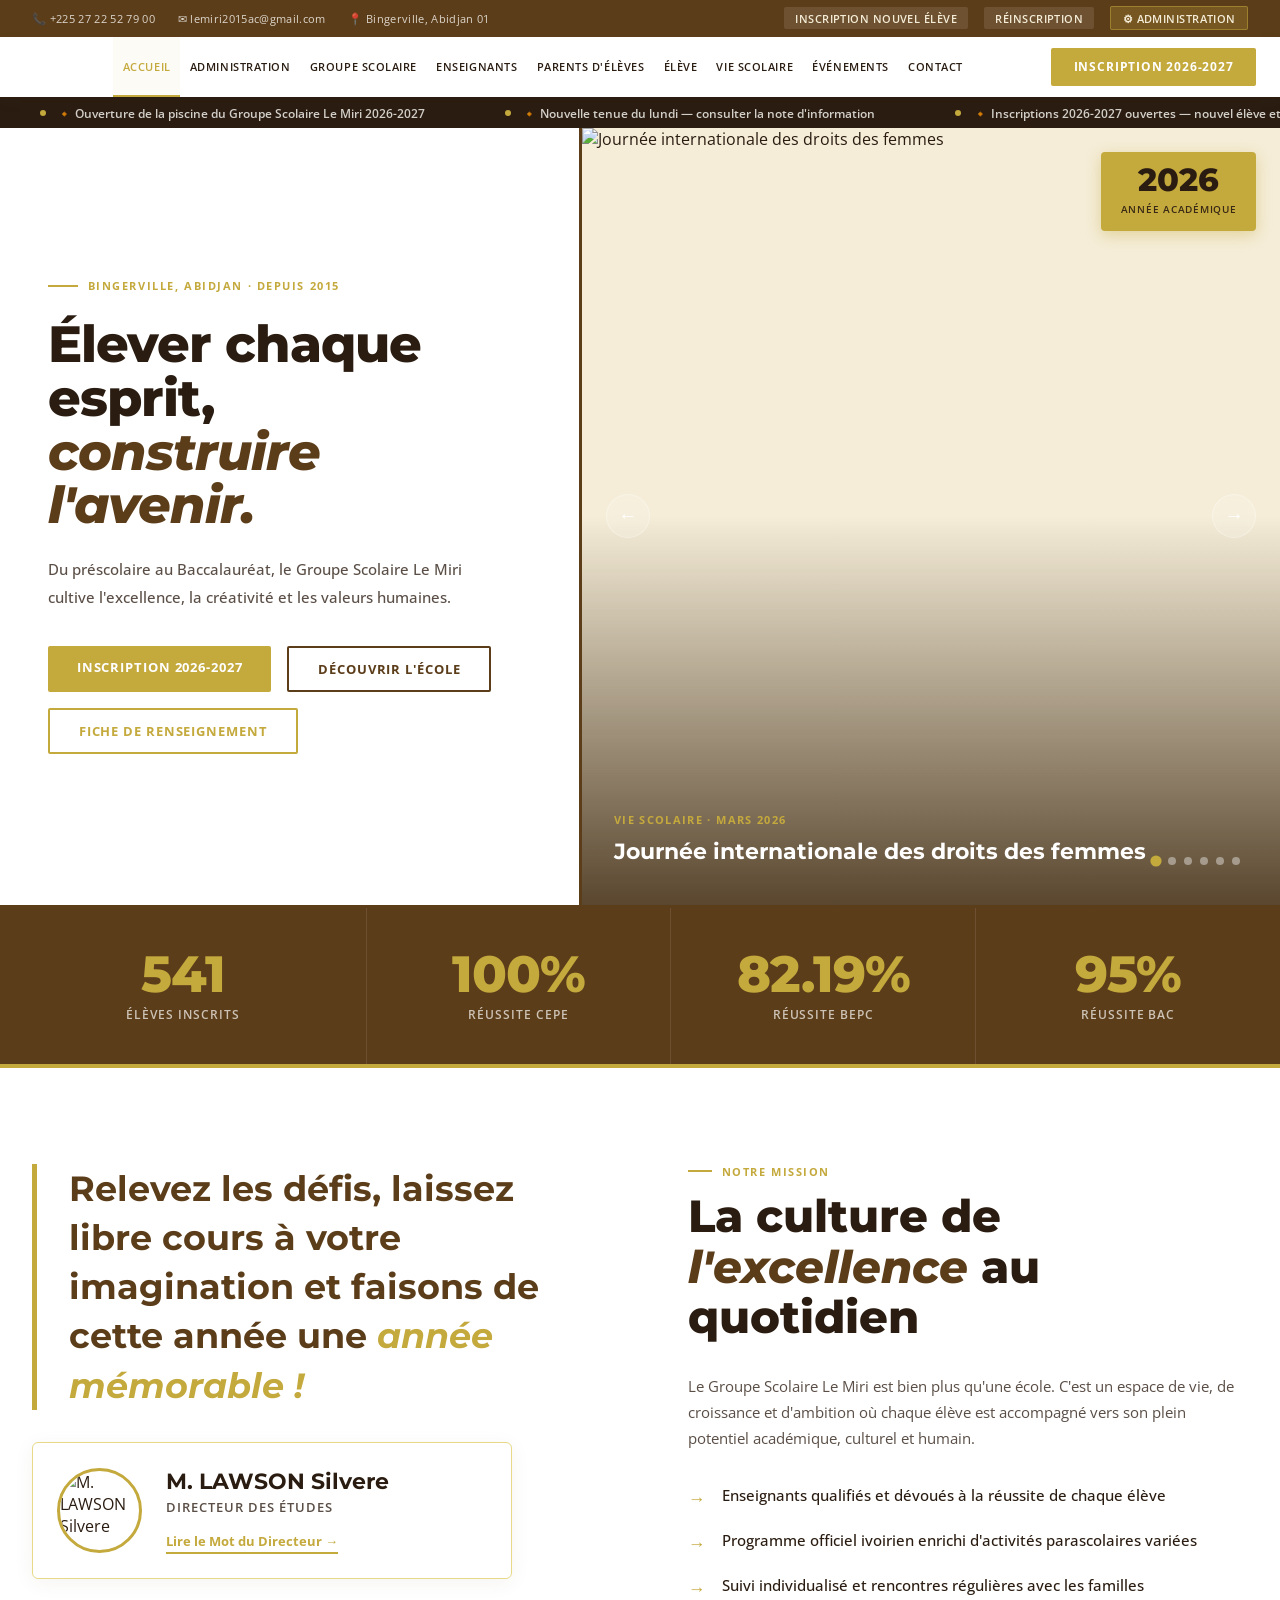
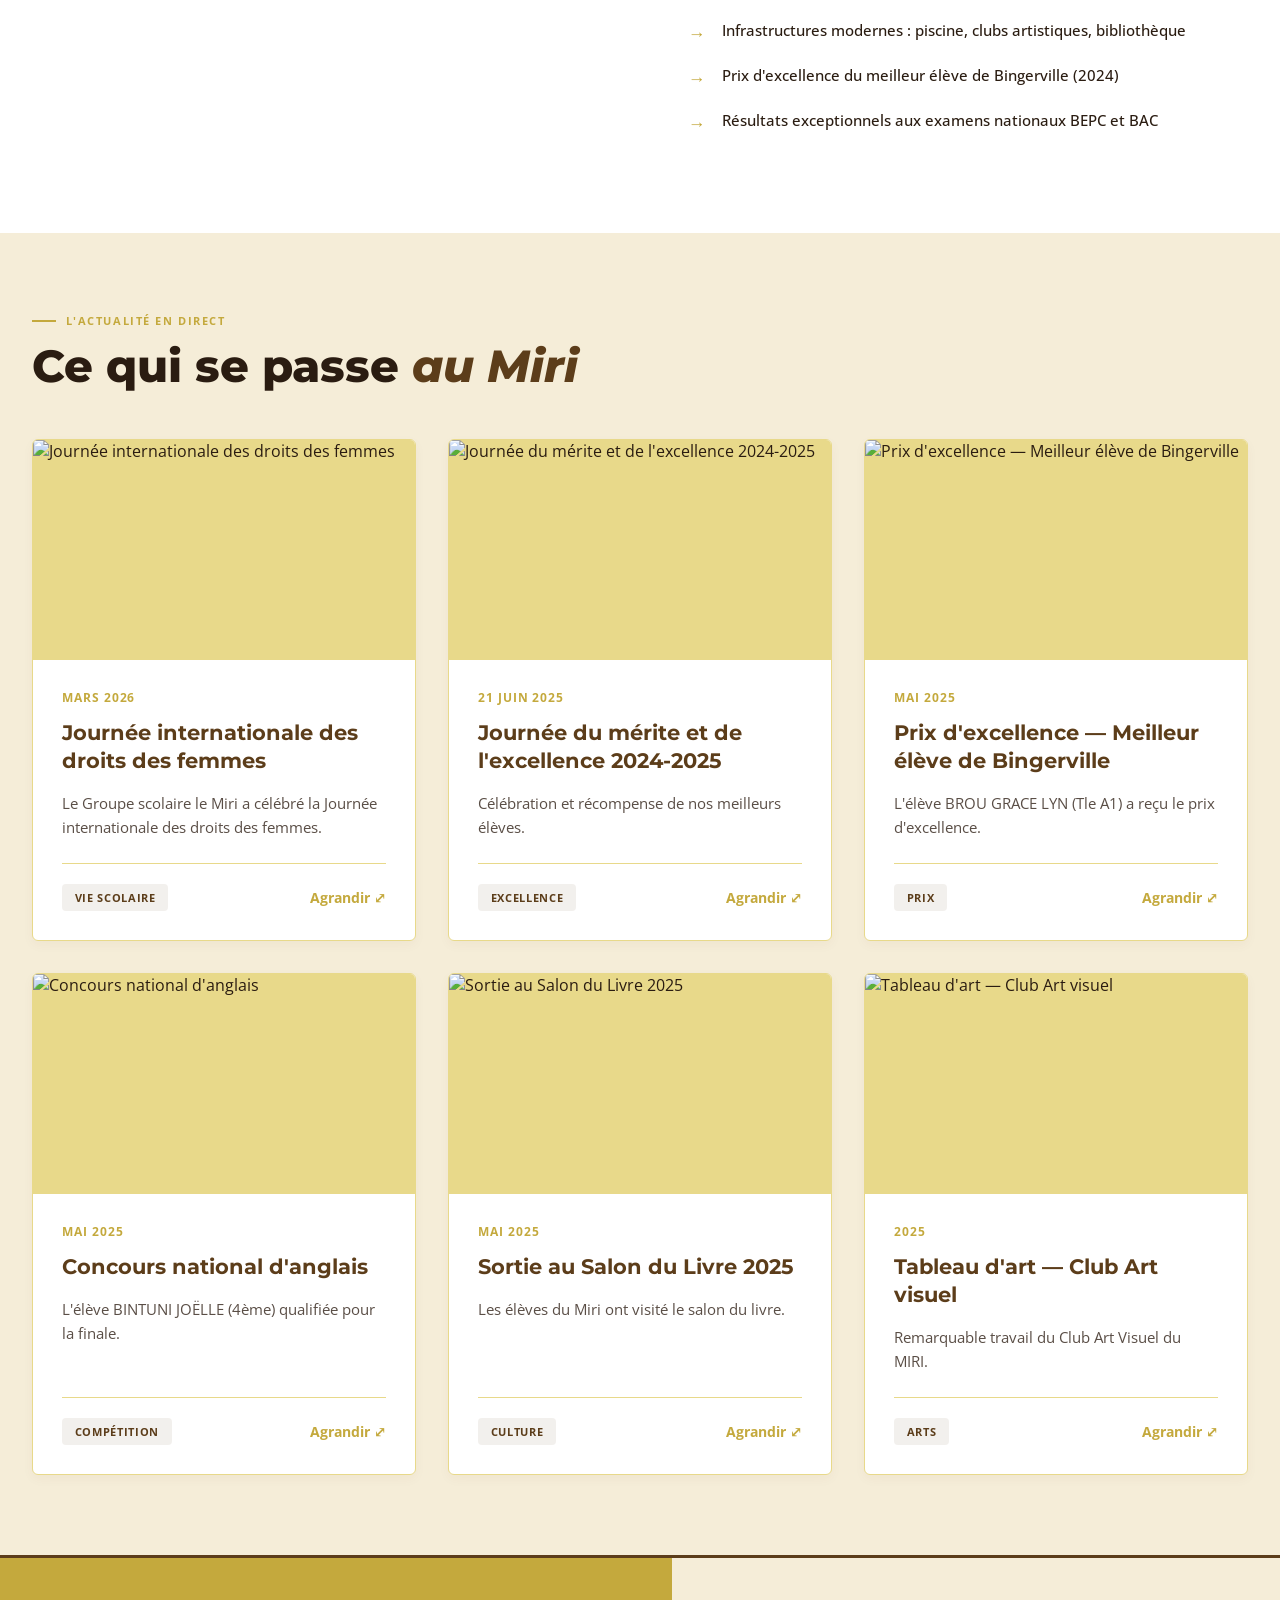
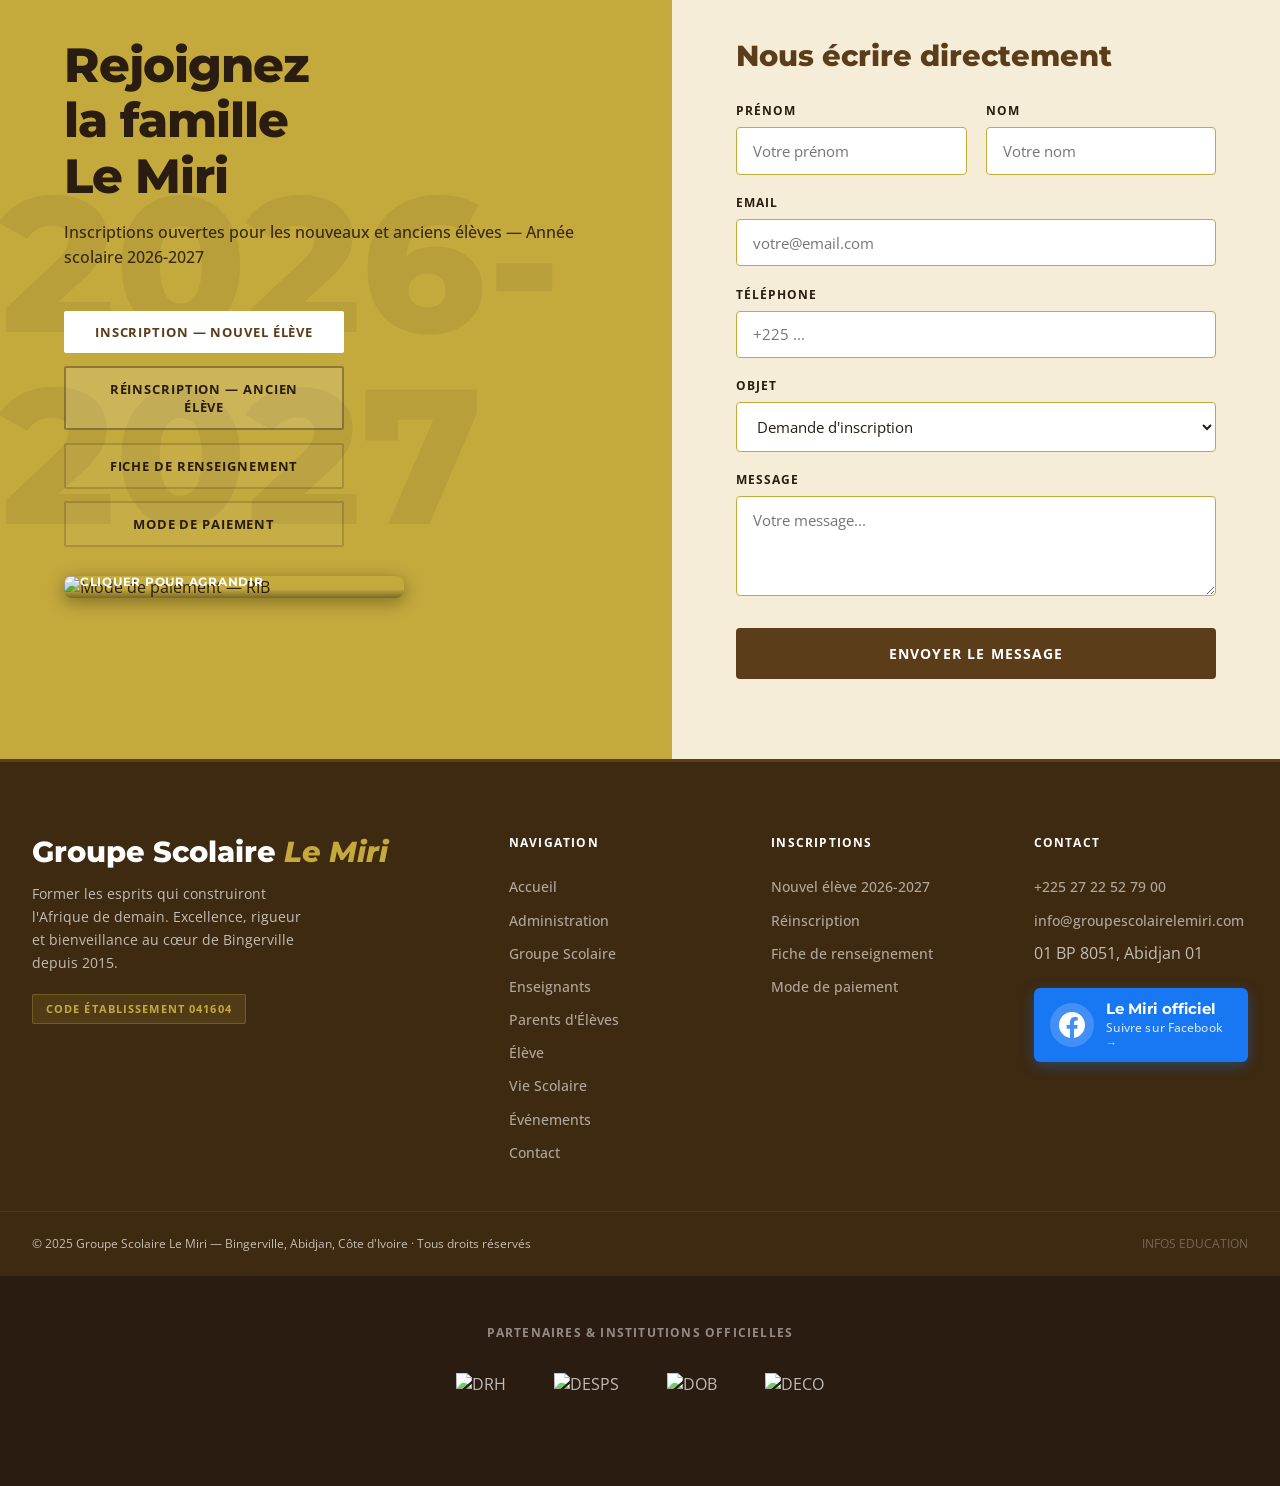
==== commit 2b501fcc: "Ajouter le logiciel d'évaluation des enseignants dans Élève et Administration Nouveau lien vers http" ====
--- a/index.html
+++ b/index.html
@@ -2632,6 +2632,7 @@
     {id:'examens',  label:'Devoirs de niveau',   visKey:'parents_examens'},
     {id:'notes',    label:'Consultations notes', visKey:'parents_notes_consult'},
     {id:'exercices',label:'Exercices de maison', visKey:null},
+    {id:'evaluation',label:'Évaluation des enseignants', visKey:null},
   ].filter(t => !t.visKey || visOk(t.visKey));
   // Contenu propre aux élèves (source CMS site:notes_eleves, distincte de
   // site:notes_parents) — vide pour le moment, à alimenter plus tard depuis l'admin.
@@ -2651,6 +2652,13 @@
           ${n.pdf ? '<div class="note-arr">→</div>' : ''}
         </div>`).join('') : '<p style="color:var(--md);">Aucune information pour le moment.</p>'}
     </div>`;
+  const evaluationContent = `
+    <h2>Évaluation des Enseignants</h2>
+    <p>Dans le cadre de notre démarche qualité, les élèves peuvent donner leur avis sur leurs professeurs en fin de chaque trimestre. Vos retours nous permettent d'améliorer continuellement la qualité de l'enseignement au Groupe Scolaire Le Miri.</p>
+    <div class="info-link-card mt2" onclick="window.open('https://tole.snsenon.com/question/index.php','_blank')" style="cursor:pointer;">
+      <span>Accéder au formulaire d'évaluation</span>
+      <span class="arrow">→</span>
+    </div>`;
   return `
   ${breadcrumb([{label:'Accueil',page:'accueil'},{label:'Élève'}])}
   ${pageBanner('Espace <em>Élève</em>', 'Toutes les informations pour suivre ta scolarité')}
@@ -2663,7 +2671,7 @@
         </ul>
       </div>
       <div class="content-box">
-        ${activeSub==='infos' ? infosContent : parentsElevesContentBox(activeSub)}
+        ${activeSub==='infos' ? infosContent : activeSub==='evaluation' ? evaluationContent : parentsElevesContentBox(activeSub)}
       </div>
     </div>
   </div>
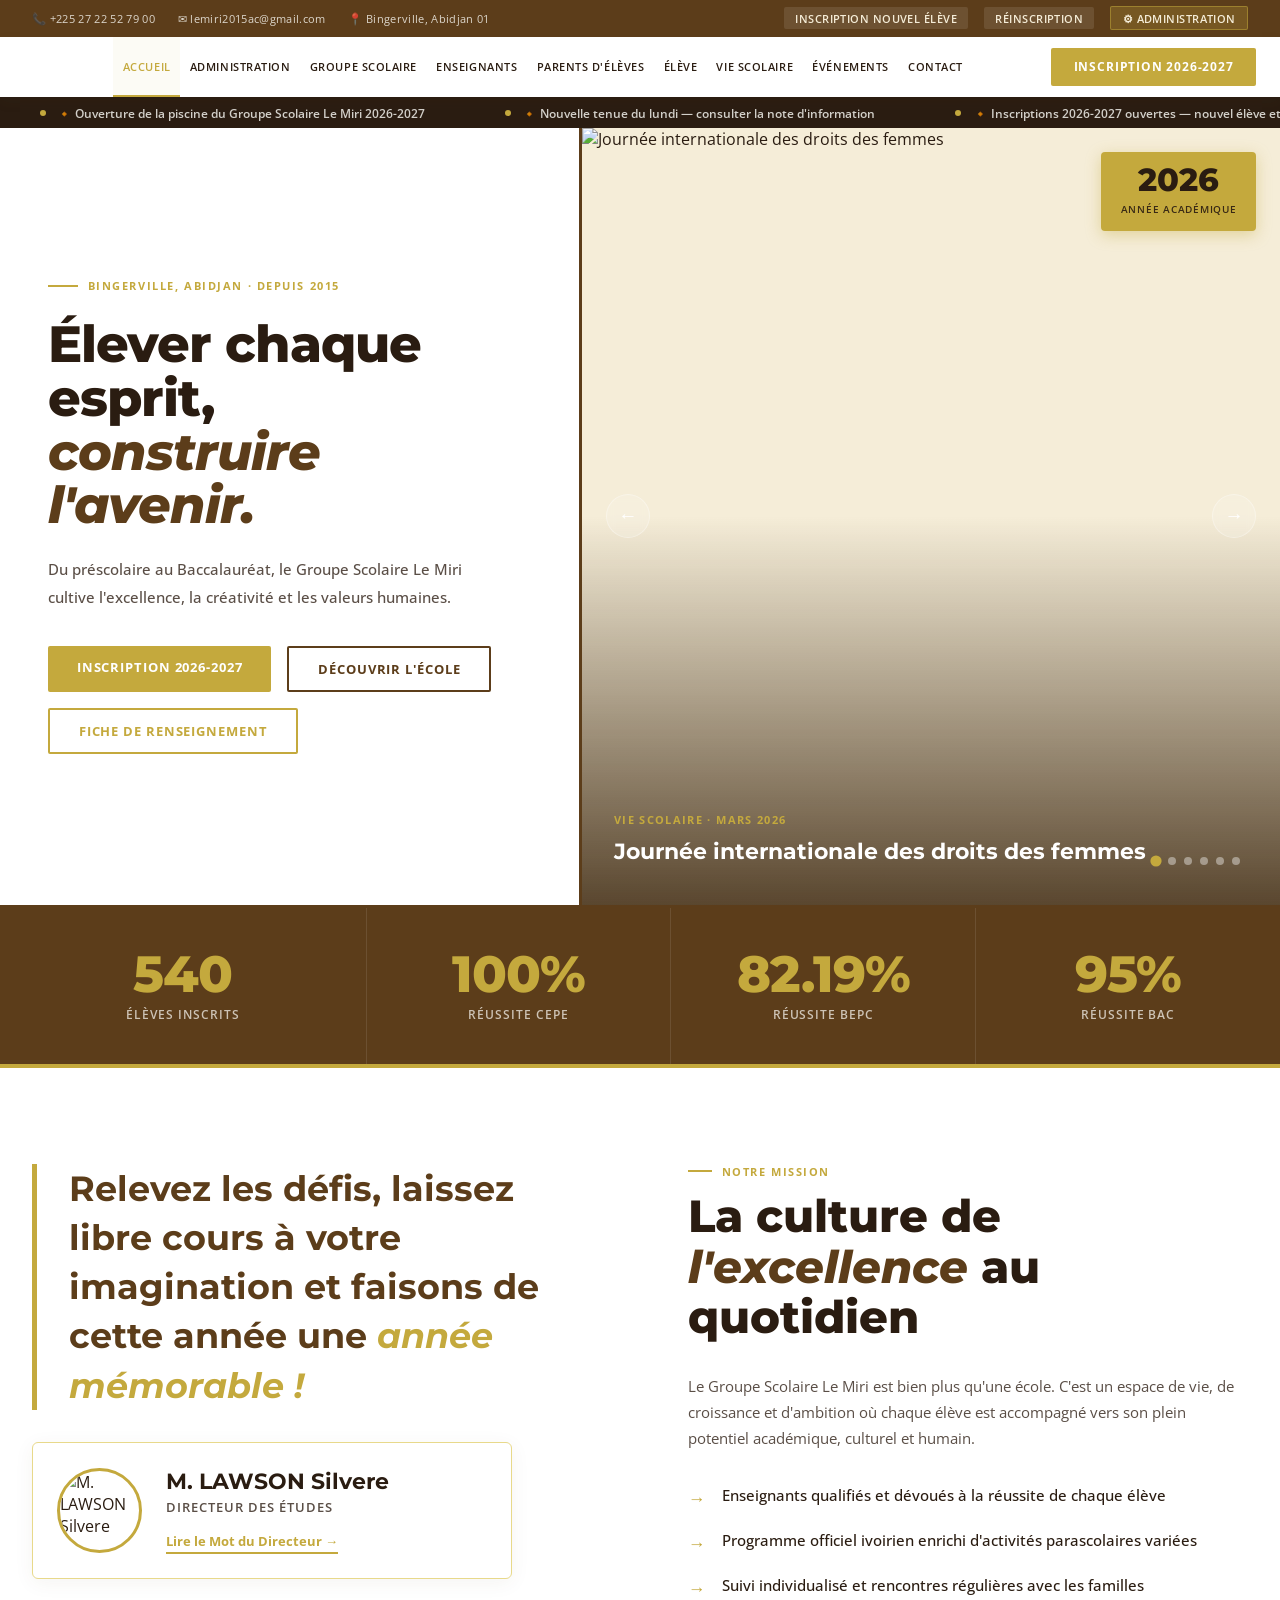
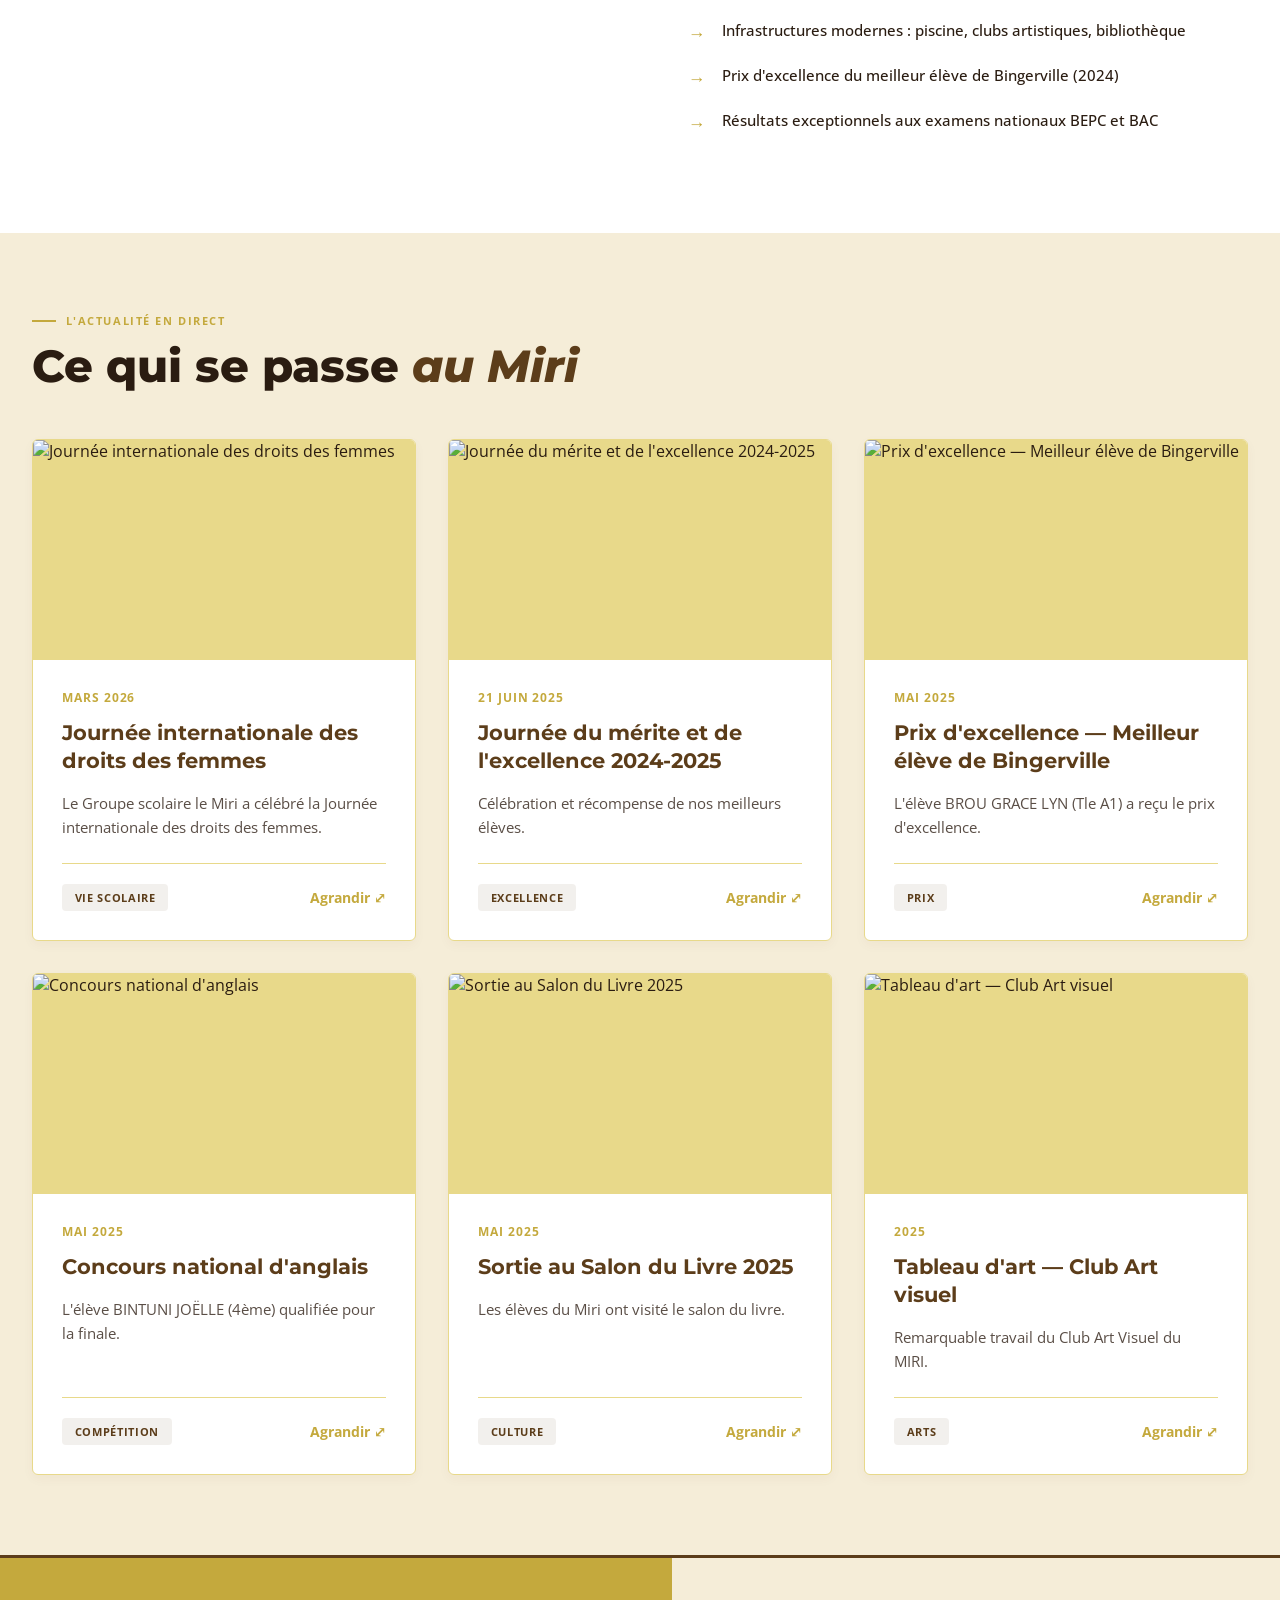
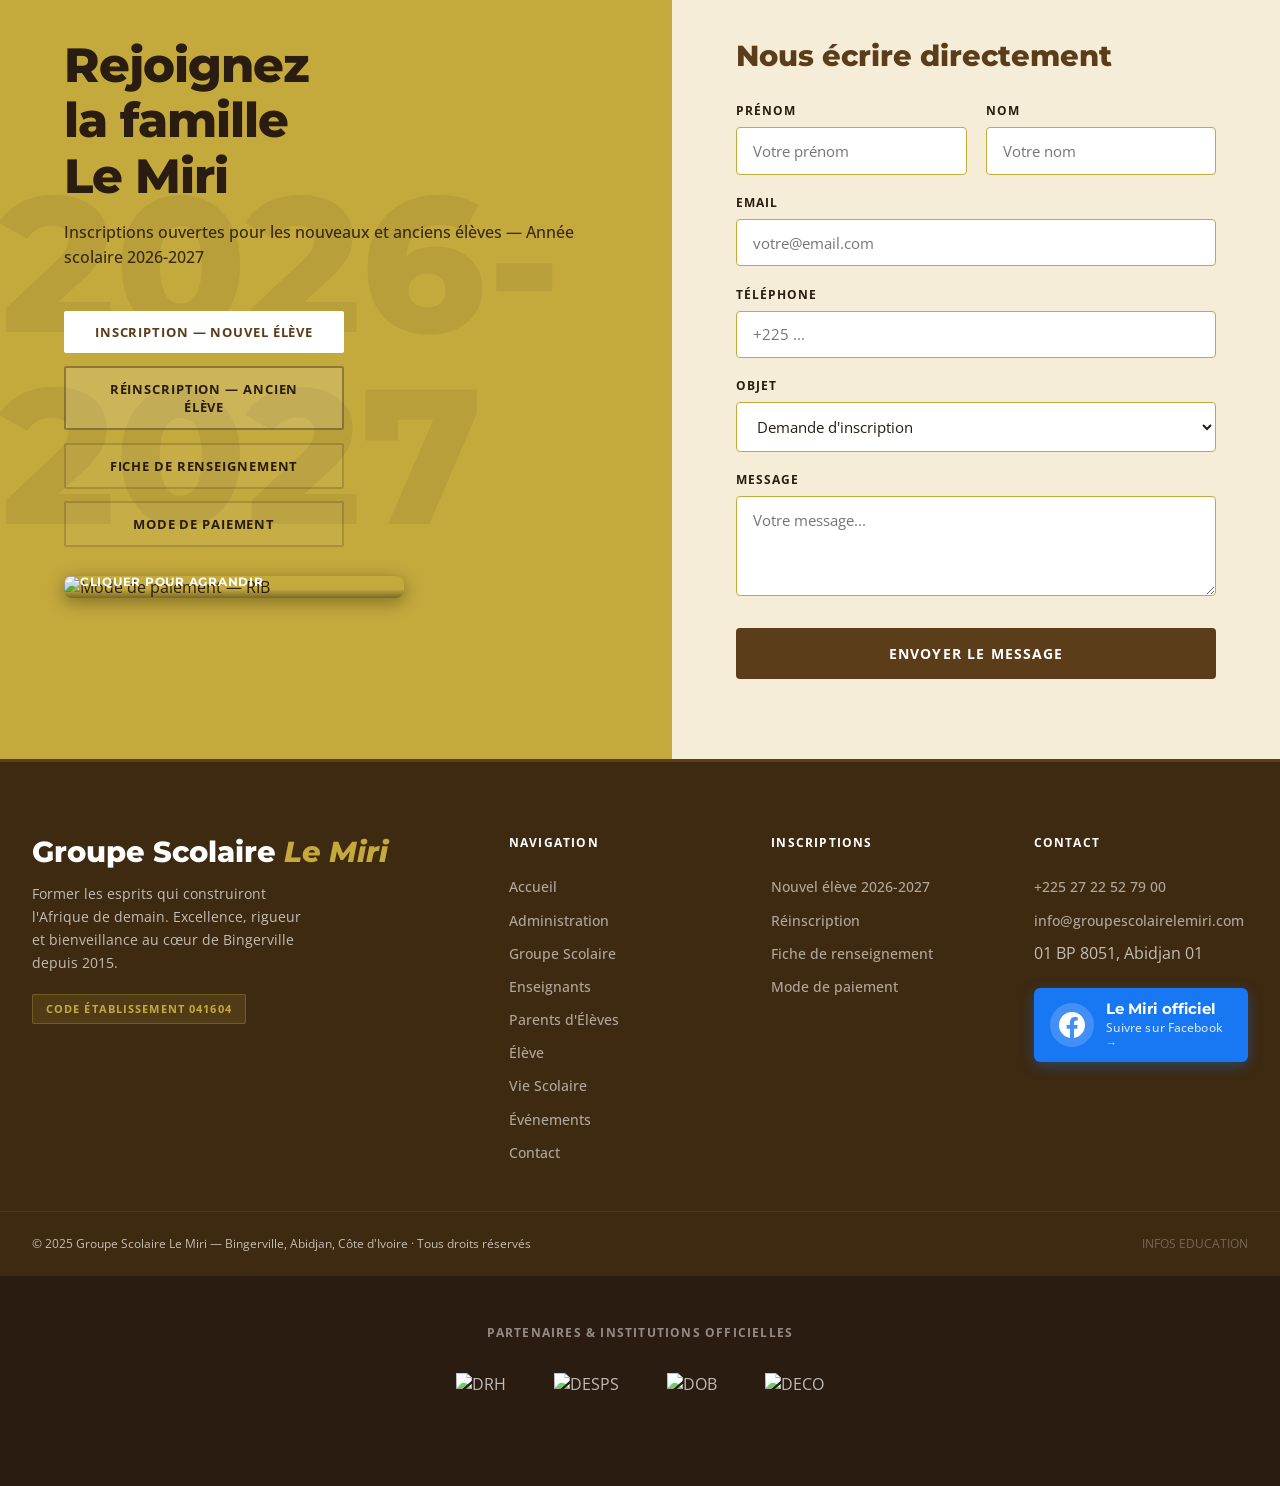
==== commit 6a69caca: "Ajouter l'application E-Miri dans Administration / Gestion d'école Nouvelle rubrique "Applications" " ====
--- a/index.html
+++ b/index.html
@@ -1772,6 +1772,16 @@
   document.querySelectorAll('.nav-link').forEach(l => l.classList.remove('active'));
   const el = document.getElementById('nav-' + page);
   if (el) el.classList.add('active');
+}
+
+/* ═══ GESTION D'ÉCOLE : bascule ExpertPro / E-Miri ═══ */
+function swGestionApp(app) {
+  ['expertpro','emiri'].forEach(a => {
+    const panel = document.getElementById('ga-panel-' + a);
+    const tab = document.getElementById('ga-tab-' + a);
+    if (panel) panel.style.display = (a === app) ? '' : 'none';
+    if (tab) tab.classList.toggle('active', a === app);
+  });
 }
 
 /* Re-render hCaptcha via Web3Forms auto-init (data-captcha="true") */
@@ -2151,10 +2161,25 @@
       </div>`,
     'gestion-ecole': `
       <h2>Connexion</h2>
-      <p>Accès direct au logiciel de gestion de l'école pour les administrateurs de l'établissement. Accès sécurisé réservé au personnel habilité.</p>
-      <div class="info-link-card mt2" onclick="window.open('https://www.expertpro.ci/index.php?adr=index.connexion.etab.inc&esp=ETAB','_blank')" style="cursor:pointer;">
-        <span>Se connecter au logiciel de gestion</span>
-        <span class="arrow">→</span>
+      <p>Accès direct aux logiciels de gestion de l'école pour les administrateurs de l'établissement. Accès sécurisé réservé au personnel habilité.</p>
+      <div class="s-tag mt3">Applications</div>
+      <div class="cycle-tabs" style="margin-top:1rem;">
+        <button class="cycle-tab active" id="ga-tab-expertpro" onclick="swGestionApp('expertpro')" style="padding:.8rem 1.8rem;">ExpertPro</button>
+        <button class="cycle-tab" id="ga-tab-emiri" onclick="swGestionApp('emiri')" style="padding:.8rem 1.8rem;">E-Miri</button>
+      </div>
+      <div id="ga-panel-expertpro" class="mt2">
+        <p style="font-size:.85rem;color:var(--md);margin-bottom:.8rem;">Application historique de gestion de l'école.</p>
+        <div class="info-link-card" onclick="window.open('https://www.expertpro.ci/index.php?adr=index.connexion.etab.inc&esp=ETAB','_blank')" style="cursor:pointer;">
+          <span>Se connecter à ExpertPro</span>
+          <span class="arrow">→</span>
+        </div>
+      </div>
+      <div id="ga-panel-emiri" class="mt2" style="display:none;">
+        <p style="font-size:.85rem;color:var(--md);margin-bottom:.8rem;">Nouvelle application de gestion de l'école.</p>
+        <div class="info-link-card" onclick="window.open('https://miri.snsenon.com/miri/','_blank')" style="cursor:pointer;">
+          <span>Se connecter à E-Miri</span>
+          <span class="arrow">→</span>
+        </div>
       </div>`,
     'emargement': `
       <h2>Émargement</h2>
